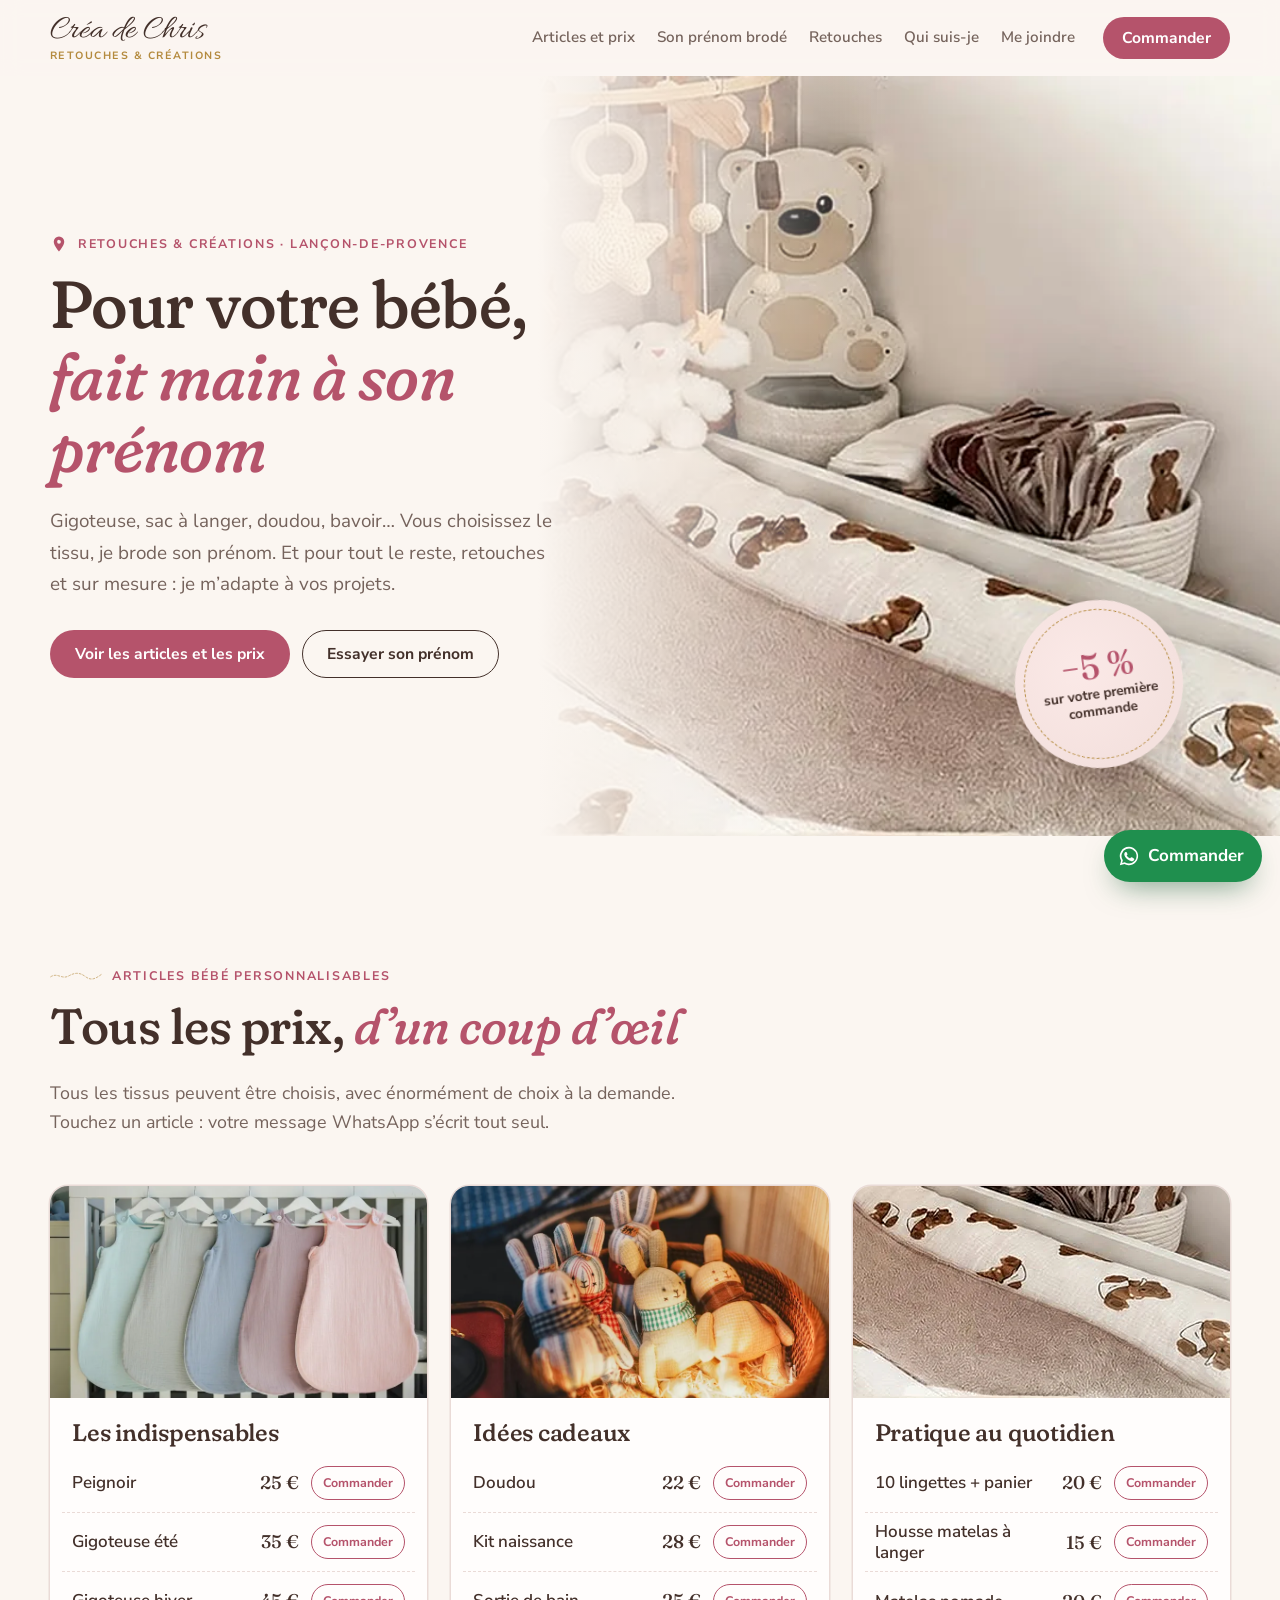
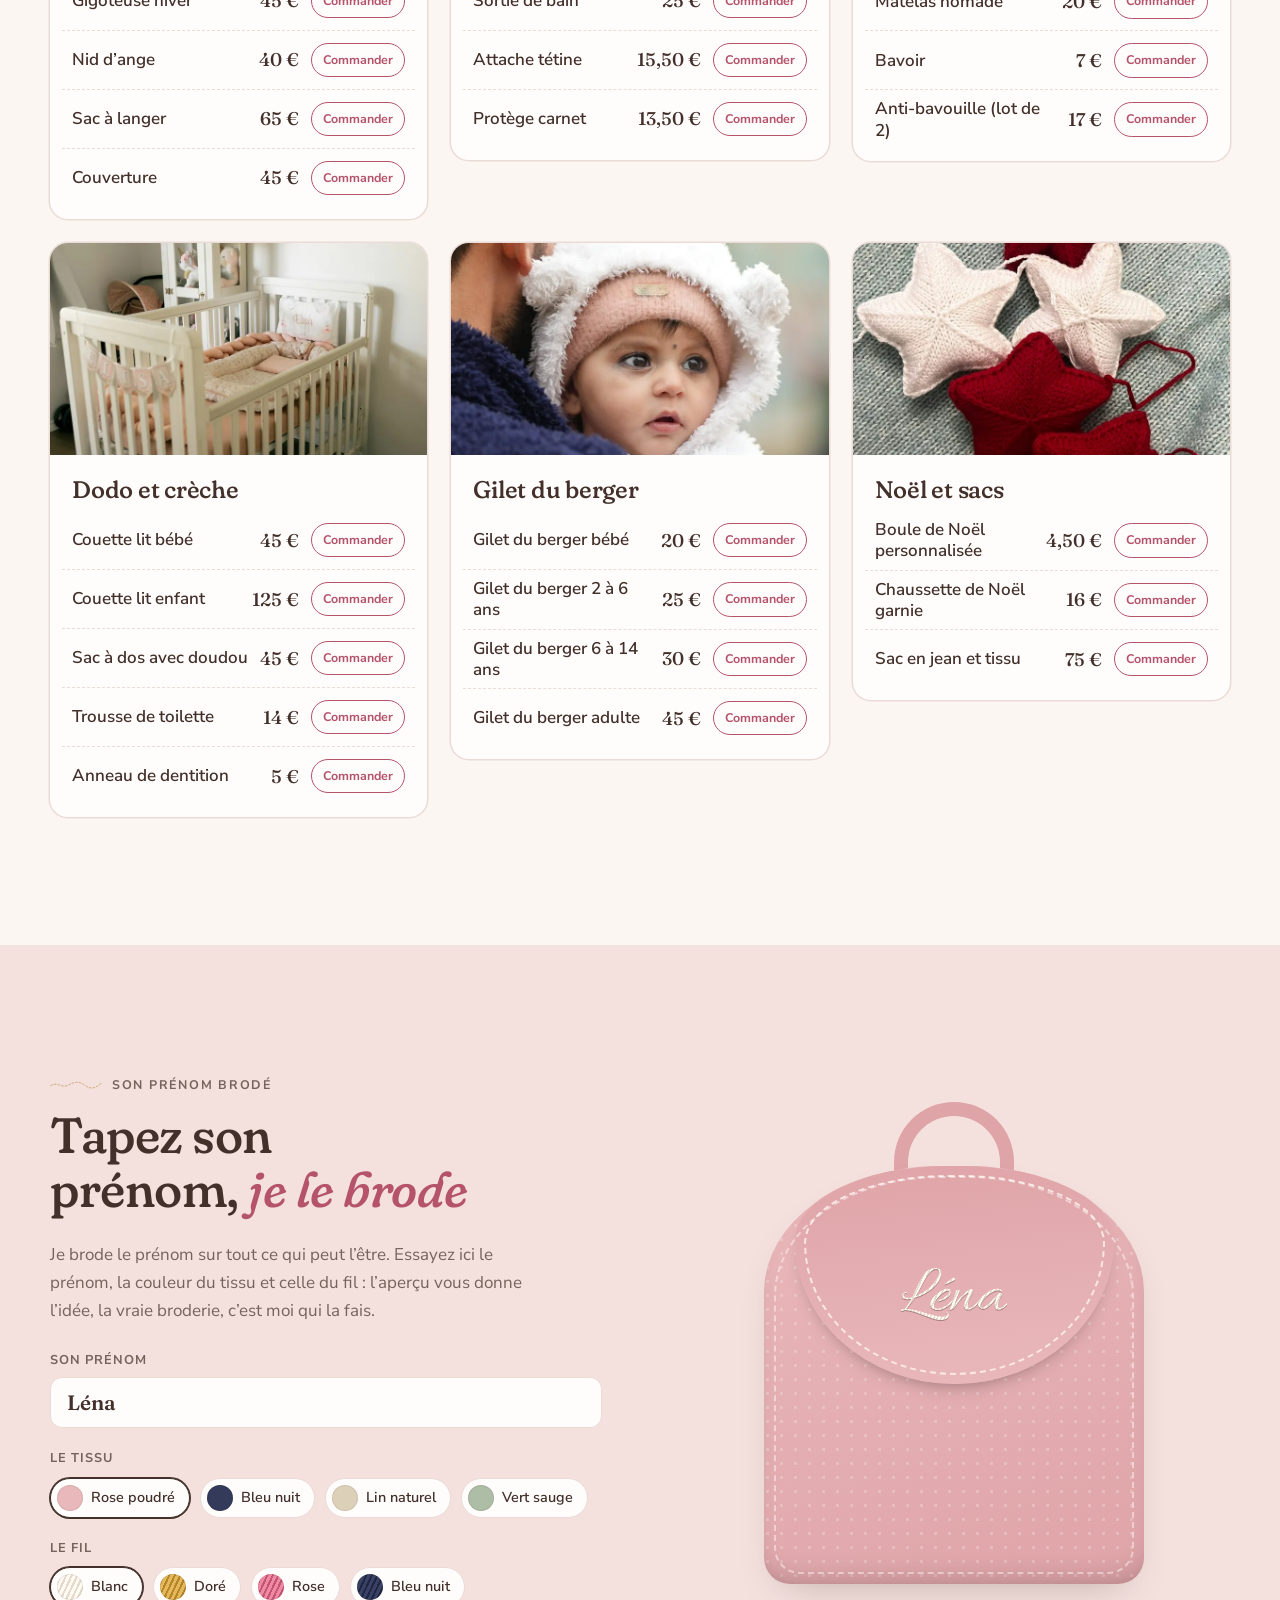
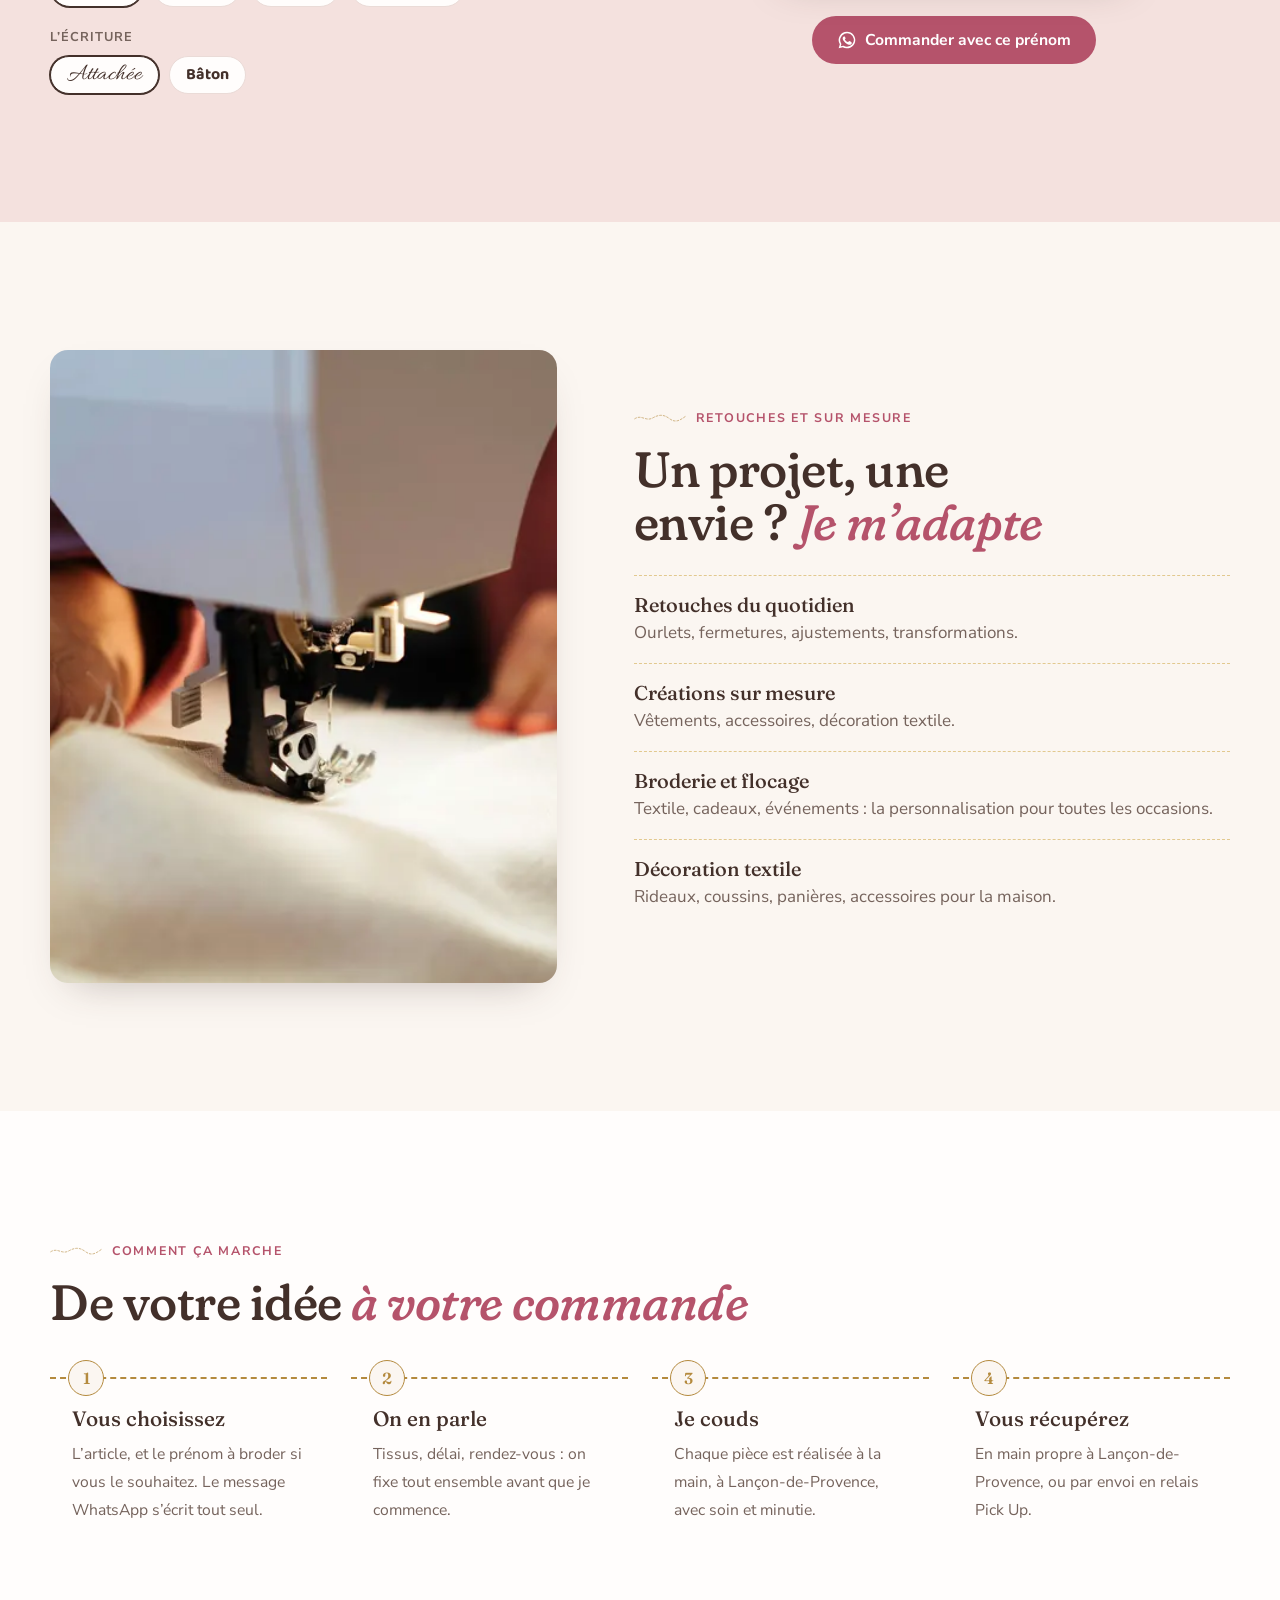
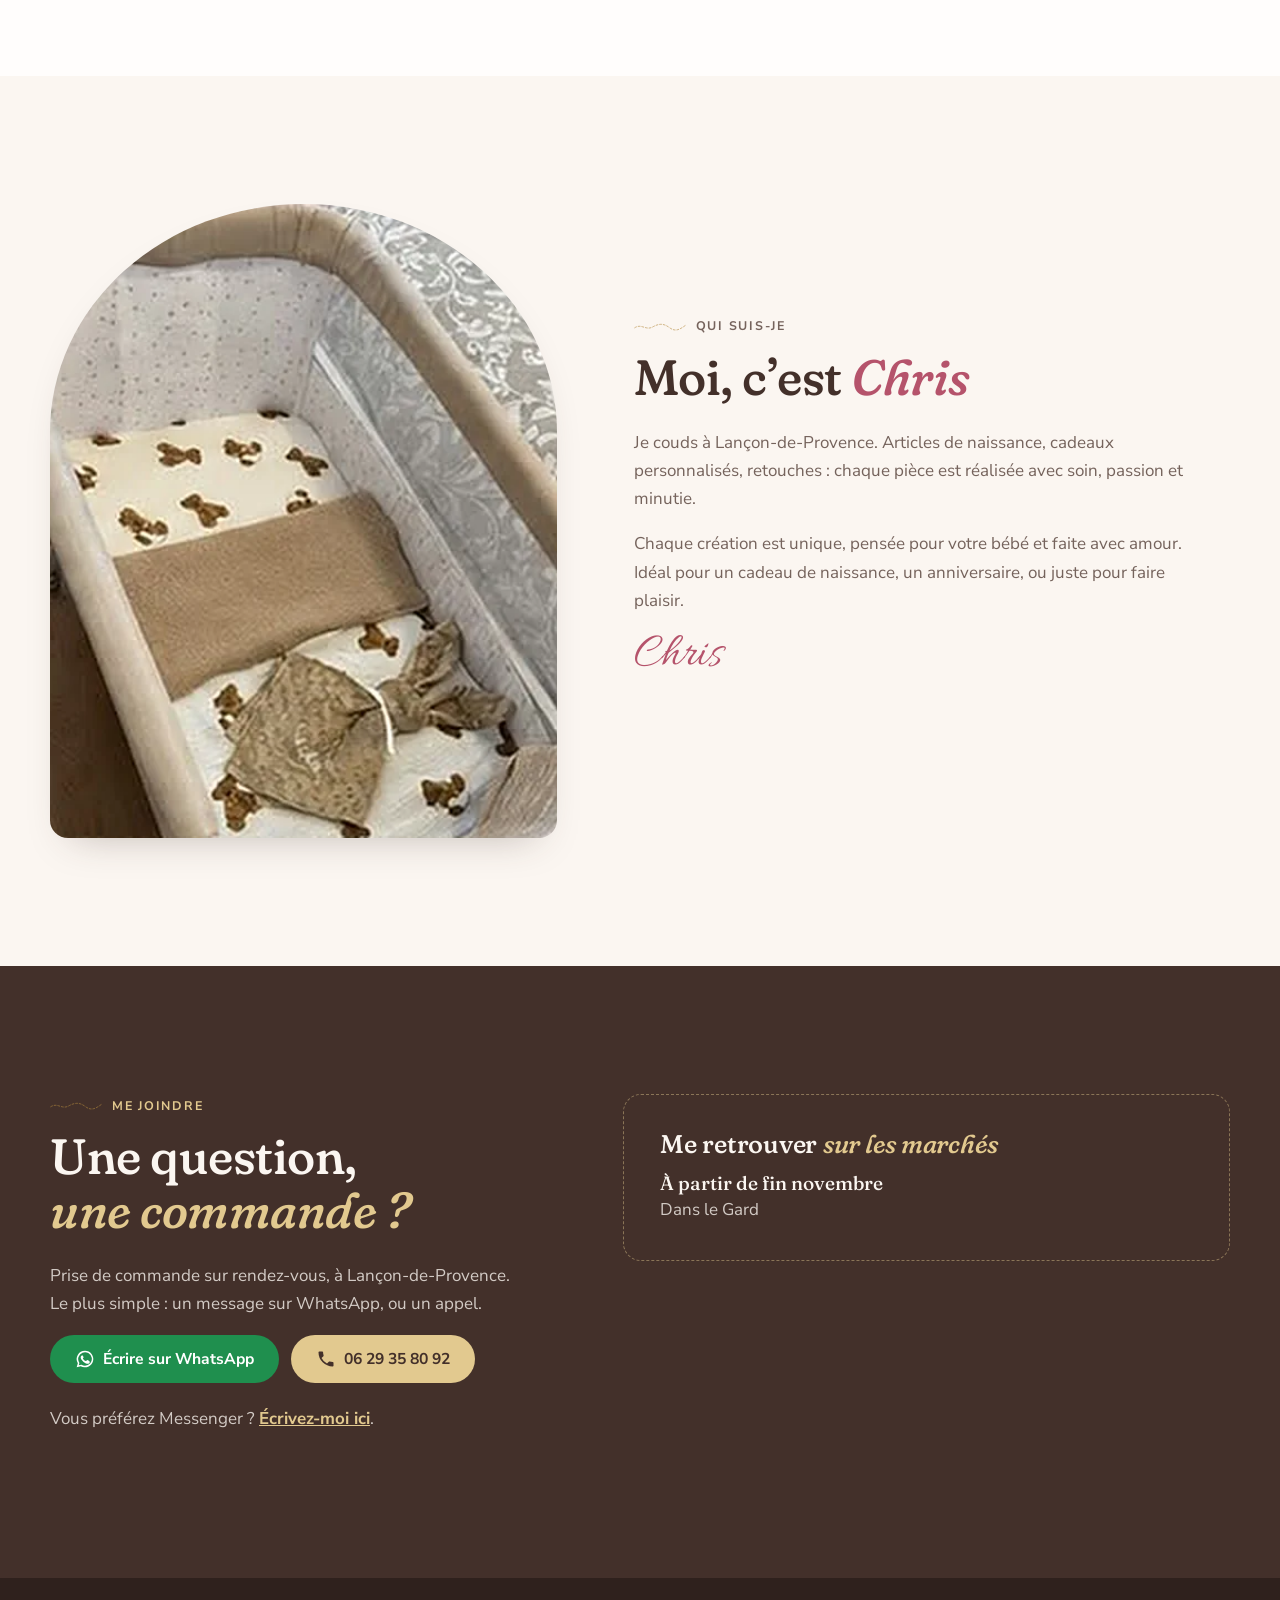
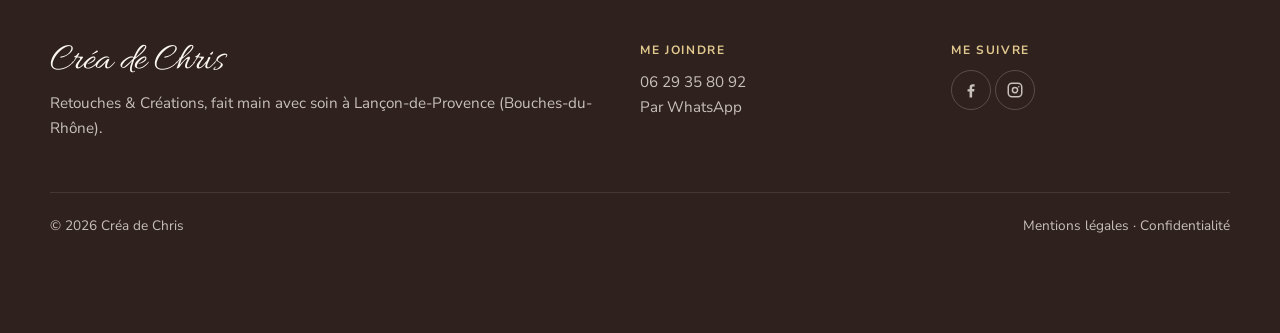
==== index.html @ a332122b "Chaussette de Noël garnie à 16 €, récupération en main propre ou relais Pick Up Co-Authored-By: Clau" ====
<!doctype html>
<html lang="fr">
<head>
<meta charset="utf-8">
<meta name="viewport" content="width=device-width,initial-scale=1">
<script>document.documentElement.classList.add('js')</script>
<title>Créa de Chris — Articles bébé personnalisés et retouches, Lançon-de-Provence</title>
<meta name="description" content="Gigoteuses, sacs à langer, doudous, bavoirs brodés au prénom : des articles bébé faits main à Lançon-de-Provence, près de Salon, avec tous les prix. Retouches et sur mesure.">
<meta name="robots" content="noindex,nofollow">
<link rel="canonical" href="https://shigyn.github.io/creadechris/">
<meta property="og:type" content="website">
<meta property="og:locale" content="fr_FR">
<meta property="og:site_name" content="Créa de Chris">
<meta property="og:title" content="Créa de Chris — Articles bébé personnalisés et retouches, Lançon-de-Provence">
<meta property="og:description" content="Gigoteuses, sacs à langer, doudous, bavoirs brodés au prénom : des articles bébé faits main à Lançon-de-Provence, près de Salon, avec tous les prix. Retouches et sur mesure.">
<meta property="og:image" content="https://shigyn.github.io/creadechris/photos/partage.jpg">
<meta name="theme-color" content="#fbf6f4">
<link rel="icon" href="data:image/svg+xml,%3Csvg xmlns='http://www.w3.org/2000/svg' viewBox='0 0 32 32'%3E%3Ccircle cx='16' cy='16' r='15' fill='%23f3d9d7' stroke='%23b48a3e' stroke-width='1.5' stroke-dasharray='3 2'/%3E%3Ctext x='16' y='22' font-size='16' text-anchor='middle' fill='%232e2b3f' font-family='Georgia' font-style='italic'%3EC%3C/text%3E%3C/svg%3E">
<link rel="preconnect" href="https://fonts.googleapis.com">
<link rel="preconnect" href="https://fonts.gstatic.com" crossorigin>
<link href="https://fonts.googleapis.com/css2?family=Fraunces:ital,opsz,wght,SOFT@0,9..144,400..600,100;1,9..144,400..600,100&family=Nunito+Sans:opsz,wght@6..12,400;6..12,600;6..12,700&family=Allura&family=Baloo+2:wght@600;700&display=swap" rel="stylesheet">
<link rel="stylesheet" href="assets/style.css?v=7">
<script type="application/ld+json">{"@context":"https://schema.org","@graph":[{"@type":"LocalBusiness","@id":"https://shigyn.github.io/creadechris/#entreprise","name":"Créa de Chris","alternateName":"Les Créas de Chris","description":"Articles bébé personnalisés et faits main à Lançon-de-Provence : gigoteuses, sacs à langer, doudous, bavoirs brodés au prénom. Retouches, créations sur mesure, broderie et flocage.","telephone":"+33629358092","slogan":"Fait main avec soin","url":"https://shigyn.github.io/creadechris/","image":"https://shigyn.github.io/creadechris/photos/partage.jpg","founder":{"@type":"Person","name":"Christelle Poupardin"},"address":{"@type":"PostalAddress","addressLocality":"Lançon-de-Provence","postalCode":"13680","addressRegion":"Provence-Alpes-Côte d’Azur","addressCountry":"FR"},"areaServed":[{"@type":"Place","name":"Lançon-de-Provence"},{"@type":"Place","name":"Salon-de-Provence"},{"@type":"Place","name":"Pélissanne"},{"@type":"Place","name":"La Fare-les-Oliviers"},{"@type":"Place","name":"Rognac"},{"@type":"Place","name":"Berre-l’Étang"},{"@type":"Place","name":"Bouches-du-Rhône"}],"sameAs":["https://www.facebook.com/christelle.poupardin.5","https://www.instagram.com/creadechris/"],"makesOffer":[{"@type":"Offer","price":25,"priceCurrency":"EUR","itemOffered":{"@type":"Product","name":"Peignoir"}},{"@type":"Offer","price":35,"priceCurrency":"EUR","itemOffered":{"@type":"Product","name":"Gigoteuse été"}},{"@type":"Offer","price":45,"priceCurrency":"EUR","itemOffered":{"@type":"Product","name":"Gigoteuse hiver"}},{"@type":"Offer","price":40,"priceCurrency":"EUR","itemOffered":{"@type":"Product","name":"Nid d’ange"}},{"@type":"Offer","price":65,"priceCurrency":"EUR","itemOffered":{"@type":"Product","name":"Sac à langer"}},{"@type":"Offer","price":45,"priceCurrency":"EUR","itemOffered":{"@type":"Product","name":"Couverture"}},{"@type":"Offer","price":22,"priceCurrency":"EUR","itemOffered":{"@type":"Product","name":"Doudou"}},{"@type":"Offer","price":28,"priceCurrency":"EUR","itemOffered":{"@type":"Product","name":"Kit naissance"}},{"@type":"Offer","price":25,"priceCurrency":"EUR","itemOffered":{"@type":"Product","name":"Sortie de bain"}},{"@type":"Offer","price":15.5,"priceCurrency":"EUR","itemOffered":{"@type":"Product","name":"Attache tétine"}},{"@type":"Offer","price":13.5,"priceCurrency":"EUR","itemOffered":{"@type":"Product","name":"Protège carnet"}},{"@type":"Offer","price":20,"priceCurrency":"EUR","itemOffered":{"@type":"Product","name":"10 lingettes + panier"}},{"@type":"Offer","price":15,"priceCurrency":"EUR","itemOffered":{"@type":"Product","name":"Housse matelas à langer"}},{"@type":"Offer","price":20,"priceCurrency":"EUR","itemOffered":{"@type":"Product","name":"Matelas nomade"}},{"@type":"Offer","price":7,"priceCurrency":"EUR","itemOffered":{"@type":"Product","name":"Bavoir"}},{"@type":"Offer","price":17,"priceCurrency":"EUR","itemOffered":{"@type":"Product","name":"Anti-bavouille (lot de 2)"}},{"@type":"Offer","price":45,"priceCurrency":"EUR","itemOffered":{"@type":"Product","name":"Couette lit bébé"}},{"@type":"Offer","price":125,"priceCurrency":"EUR","itemOffered":{"@type":"Product","name":"Couette lit enfant"}},{"@type":"Offer","price":45,"priceCurrency":"EUR","itemOffered":{"@type":"Product","name":"Sac à dos avec doudou"}},{"@type":"Offer","price":14,"priceCurrency":"EUR","itemOffered":{"@type":"Product","name":"Trousse de toilette"}},{"@type":"Offer","price":5,"priceCurrency":"EUR","itemOffered":{"@type":"Product","name":"Anneau de dentition"}},{"@type":"Offer","price":20,"priceCurrency":"EUR","itemOffered":{"@type":"Product","name":"Gilet du berger bébé"}},{"@type":"Offer","price":25,"priceCurrency":"EUR","itemOffered":{"@type":"Product","name":"Gilet du berger 2 à 6 ans"}},{"@type":"Offer","price":30,"priceCurrency":"EUR","itemOffered":{"@type":"Product","name":"Gilet du berger 6 à 14 ans"}},{"@type":"Offer","price":45,"priceCurrency":"EUR","itemOffered":{"@type":"Product","name":"Gilet du berger adulte"}},{"@type":"Offer","price":4.5,"priceCurrency":"EUR","itemOffered":{"@type":"Product","name":"Boule de Noël personnalisée"}},{"@type":"Offer","price":16,"priceCurrency":"EUR","itemOffered":{"@type":"Product","name":"Chaussette de Noël garnie"}},{"@type":"Offer","price":75,"priceCurrency":"EUR","itemOffered":{"@type":"Product","name":"Sac en jean et tissu"}}]},{"@type":"WebSite","url":"https://shigyn.github.io/creadechris/","name":"Créa de Chris","inLanguage":"fr-FR"}]}</script>
</head>
<body class="accueil">
<a class="evitement" href="#contenu">Aller au contenu</a>

<header class="entete" data-entete>
  <div class="entete-in">
    <a class="marque" href="./" aria-label="Créa de Chris, accueil">
      <span class="marque-nom">Créa de Chris</span>
      <span class="marque-devise">Retouches &amp; Créations</span>
    </a>
    <nav class="nav" aria-label="Navigation principale">
      <a href="#articles">Articles et prix</a>
      <a href="#prenom">Son prénom brodé</a>
      <a href="#retouches">Retouches</a>
      <a href="#chris">Qui suis-je</a>
      <a href="#contact">Me joindre</a>
    </nav>
    <a class="bouton bouton-plein entete-cta" href="#contact" data-commander="">Commander</a>
    <button class="burger" type="button" aria-expanded="false" aria-controls="menu-mobile" aria-label="Ouvrir le menu"><span></span><span></span></button>
  </div>
  <div class="menu-mobile" id="menu-mobile" hidden>
    <a href="#articles">Articles et prix</a>
    <a href="#prenom">Son prénom brodé</a>
    <a href="#retouches">Retouches</a>
    <a href="#chris">Qui suis-je</a>
    <a href="#contact">Me joindre</a>
    <a class="bouton bouton-plein" href="#contact" data-commander="">Commander</a>
  </div>
</header>

<main id="contenu">

<section class="hero">
  <div class="hero-photo"><img src="photos/table-a-langer-800.webp" srcset="photos/table-a-langer-800.webp 800w, photos/table-a-langer-1600.webp 1068w" sizes="(min-width: 900px) 58vw, 100vw" alt="Table à langer habillée d’un matelas et d’une housse à motifs d’oursons, panier de lingettes assorties" width="1068" height="850" fetchpriority="high" decoding="async"></div>
  <div class="cadre hero-in">
    <div class="hero-texte">
      <p class="surtitre hero-anim"><svg viewBox="0 0 24 24" aria-hidden="true"><path d="M12 2a7 7 0 0 0-7 7c0 5.2 7 13 7 13s7-7.8 7-13a7 7 0 0 0-7-7zm0 9.5A2.5 2.5 0 1 1 12 6.5a2.5 2.5 0 0 1 0 5z"/></svg> Retouches &amp; Créations · Lançon-de-Provence</p>
      <h1 class="hero-anim">Pour votre bébé,<br><em>fait main à son prénom</em></h1>
      <p class="hero-chapo hero-anim">Gigoteuse, sac à langer, doudou, bavoir… Vous choisissez le tissu, je brode son prénom. Et pour tout le reste, retouches et sur mesure : je m’adapte à vos projets.</p>
      <div class="actions hero-anim">
        <a class="bouton bouton-plein" href="#articles">Voir les articles et les prix</a>
        <a class="bouton bouton-ligne" href="#prenom">Essayer son prénom</a>
      </div>
    </div>
    <p class="etiquette hero-anim"><span><b>−5 %</b> sur votre première commande</span></p>
  </div>
</section>

<section class="section" id="articles">
  <div class="cadre">
    <div class="tete-section reveler">
      <p class="surtitre"><svg class="fil" viewBox="0 0 140 24" aria-hidden="true"><path d="M2 14c18-12 30 8 48-2s30-10 46 2 28 4 42-6" fill="none" stroke="currentColor" stroke-width="1.6" stroke-linecap="round" stroke-dasharray="5 5"/></svg> Articles bébé personnalisables</p>
      <h2>Tous les prix, <em>d’un coup d’œil</em></h2>
      <p class="chapo">Tous les tissus peuvent être choisis, avec énormément de choix à la demande. Touchez un article : votre message WhatsApp s’écrit tout seul.</p>
    </div>
    <div class="carte">
      <div class="carte-groupe reveler">
        <figure><img src="photos/gigoteuses-suspendues-800.webp" srcset="photos/gigoteuses-suspendues-800.webp 800w, photos/gigoteuses-suspendues-1600.webp 1600w" sizes="(min-width: 1100px) 30vw, (min-width: 720px) 45vw, 90vw" alt="Gigoteuses de couleurs douces suspendues à un lit de bébé" width="1600" height="1067" loading="lazy" decoding="async"></figure>
        <h3>Les indispensables</h3>
        <ul>
          <li><a class="article" href="#contact" data-commander="peignoir"><span class="article-nom">Peignoir</span><span class="article-prix">25 €</span><span class="article-cmd">Commander</span></a></li>
          <li><a class="article" href="#contact" data-commander="gigoteuse-ete"><span class="article-nom">Gigoteuse été</span><span class="article-prix">35 €</span><span class="article-cmd">Commander</span></a></li>
          <li><a class="article" href="#contact" data-commander="gigoteuse-hiver"><span class="article-nom">Gigoteuse hiver</span><span class="article-prix">45 €</span><span class="article-cmd">Commander</span></a></li>
          <li><a class="article" href="#contact" data-commander="nid-d-ange"><span class="article-nom">Nid d’ange</span><span class="article-prix">40 €</span><span class="article-cmd">Commander</span></a></li>
          <li><a class="article" href="#contact" data-commander="sac-a-langer"><span class="article-nom">Sac à langer</span><span class="article-prix">65 €</span><span class="article-cmd">Commander</span></a></li>
          <li><a class="article" href="#contact" data-commander="couverture"><span class="article-nom">Couverture</span><span class="article-prix">45 €</span><span class="article-cmd">Commander</span></a></li>
        </ul>
      </div>
      <div class="carte-groupe reveler">
        <figure><img src="photos/doudous-lapins-panier-800.webp" srcset="photos/doudous-lapins-panier-800.webp 800w, photos/doudous-lapins-panier-1600.webp 1600w" sizes="(min-width: 1100px) 30vw, (min-width: 720px) 45vw, 90vw" alt="Doudous lapins en tissu dans un panier" width="1600" height="2395" loading="lazy" decoding="async"></figure>
        <h3>Idées cadeaux</h3>
        <ul>
          <li><a class="article" href="#contact" data-commander="doudou"><span class="article-nom">Doudou</span><span class="article-prix">22 €</span><span class="article-cmd">Commander</span></a></li>
          <li><a class="article" href="#contact" data-commander="kit-naissance"><span class="article-nom">Kit naissance</span><span class="article-prix">28 €</span><span class="article-cmd">Commander</span></a></li>
          <li><a class="article" href="#contact" data-commander="sortie-de-bain"><span class="article-nom">Sortie de bain</span><span class="article-prix">25 €</span><span class="article-cmd">Commander</span></a></li>
          <li><a class="article" href="#contact" data-commander="attache-tetine"><span class="article-nom">Attache tétine</span><span class="article-prix">15,50 €</span><span class="article-cmd">Commander</span></a></li>
          <li><a class="article" href="#contact" data-commander="protege-carnet"><span class="article-nom">Protège carnet</span><span class="article-prix">13,50 €</span><span class="article-cmd">Commander</span></a></li>
        </ul>
      </div>
      <div class="carte-groupe reveler">
        <figure><img src="photos/housse-matelas-800.webp" alt="Matelas à langer et sa housse à motifs d’oursons" width="712" height="400" loading="lazy" decoding="async"></figure>
        <h3>Pratique au quotidien</h3>
        <ul>
          <li><a class="article" href="#contact" data-commander="lingettes"><span class="article-nom">10 lingettes + panier</span><span class="article-prix">20 €</span><span class="article-cmd">Commander</span></a></li>
          <li><a class="article" href="#contact" data-commander="housse-matelas"><span class="article-nom">Housse matelas à langer</span><span class="article-prix">15 €</span><span class="article-cmd">Commander</span></a></li>
          <li><a class="article" href="#contact" data-commander="matelas-nomade"><span class="article-nom">Matelas nomade</span><span class="article-prix">20 €</span><span class="article-cmd">Commander</span></a></li>
          <li><a class="article" href="#contact" data-commander="bavoir"><span class="article-nom">Bavoir</span><span class="article-prix">7 €</span><span class="article-cmd">Commander</span></a></li>
          <li><a class="article" href="#contact" data-commander="anti-bavouille"><span class="article-nom">Anti-bavouille (lot de 2)</span><span class="article-prix">17 €</span><span class="article-cmd">Commander</span></a></li>
        </ul>
      </div>
      <div class="carte-groupe reveler">
        <figure><img src="photos/lit-bebe-800.webp" srcset="photos/lit-bebe-800.webp 800w, photos/lit-bebe-1600.webp 1600w" sizes="(min-width: 1100px) 30vw, (min-width: 720px) 45vw, 90vw" alt="Lit de bébé blanc dans une chambre" width="1600" height="2400" loading="lazy" decoding="async"></figure>
        <h3>Dodo et crèche</h3>
        <ul>
          <li><a class="article" href="#contact" data-commander="couette-bebe"><span class="article-nom">Couette lit bébé</span><span class="article-prix">45 €</span><span class="article-cmd">Commander</span></a></li>
          <li><a class="article" href="#contact" data-commander="couette-enfant"><span class="article-nom">Couette lit enfant</span><span class="article-prix">125 €</span><span class="article-cmd">Commander</span></a></li>
          <li><a class="article" href="#contact" data-commander="set-creche"><span class="article-nom">Sac à dos avec doudou</span><span class="article-prix">45 €</span><span class="article-cmd">Commander</span></a></li>
          <li><a class="article" href="#contact" data-commander="trousse"><span class="article-nom">Trousse de toilette</span><span class="article-prix">14 €</span><span class="article-cmd">Commander</span></a></li>
          <li><a class="article" href="#contact" data-commander="anneau"><span class="article-nom">Anneau de dentition</span><span class="article-prix">5 €</span><span class="article-cmd">Commander</span></a></li>
        </ul>
      </div>
      <div class="carte-groupe reveler">
        <figure><img src="photos/bebe-gilet-800.webp" srcset="photos/bebe-gilet-800.webp 800w, photos/bebe-gilet-1600.webp 1600w" sizes="(min-width: 1100px) 30vw, (min-width: 720px) 45vw, 90vw" alt="Bébé emmitouflé dans un vêtement doux" width="1600" height="2844" loading="lazy" decoding="async"></figure>
        <h3>Gilet du berger</h3>
        <ul>
          <li><a class="article" href="#contact" data-commander="gilet-bebe"><span class="article-nom">Gilet du berger bébé</span><span class="article-prix">20 €</span><span class="article-cmd">Commander</span></a></li>
          <li><a class="article" href="#contact" data-commander="gilet-2-6"><span class="article-nom">Gilet du berger 2 à 6 ans</span><span class="article-prix">25 €</span><span class="article-cmd">Commander</span></a></li>
          <li><a class="article" href="#contact" data-commander="gilet-6-14"><span class="article-nom">Gilet du berger 6 à 14 ans</span><span class="article-prix">30 €</span><span class="article-cmd">Commander</span></a></li>
          <li><a class="article" href="#contact" data-commander="gilet-adulte"><span class="article-nom">Gilet du berger adulte</span><span class="article-prix">45 €</span><span class="article-cmd">Commander</span></a></li>
        </ul>
      </div>
      <div class="carte-groupe reveler">
        <figure><img src="photos/etoiles-tissu-800.webp" srcset="photos/etoiles-tissu-800.webp 800w, photos/etoiles-tissu-1600.webp 1600w" sizes="(min-width: 1100px) 30vw, (min-width: 720px) 45vw, 90vw" alt="Étoiles de Noël en tissu rouge et blanc" width="1600" height="2844" loading="lazy" decoding="async"></figure>
        <h3>Noël et sacs</h3>
        <ul>
          <li><a class="article" href="#contact" data-commander="boule-noel"><span class="article-nom">Boule de Noël personnalisée</span><span class="article-prix">4,50 €</span><span class="article-cmd">Commander</span></a></li>
          <li><a class="article" href="#contact" data-commander="chaussettes-noel"><span class="article-nom">Chaussette de Noël garnie</span><span class="article-prix">16 €</span><span class="article-cmd">Commander</span></a></li>
          <li><a class="article" href="#contact" data-commander="sac-femme"><span class="article-nom">Sac en jean et tissu</span><span class="article-prix">75 €</span><span class="article-cmd">Commander</span></a></li>
        </ul>
      </div>
    </div>
  </div>
</section>

<section class="section section-poudre" id="prenom">
  <div class="cadre atelier">
    <div class="atelier-texte reveler">
      <p class="surtitre"><svg class="fil" viewBox="0 0 140 24" aria-hidden="true"><path d="M2 14c18-12 30 8 48-2s30-10 46 2 28 4 42-6" fill="none" stroke="currentColor" stroke-width="1.6" stroke-linecap="round" stroke-dasharray="5 5"/></svg> Son prénom brodé</p>
      <h2>Tapez son prénom, <em>je le brode</em></h2>
      <p>Je brode le prénom sur tout ce qui peut l’être. Essayez ici le prénom, la couleur du tissu et celle du fil : l’aperçu vous donne l’idée, la vraie broderie, c’est moi qui la fais.</p>
    </div>
    <div class="atelier-rendu reveler" aria-live="polite">
      <div class="sac" data-sac data-tissu="rose" data-fil="blanc" data-ecriture="attachee">
        <span class="sac-anse" aria-hidden="true"></span>
        <div class="sac-corps">
          <div class="sac-rabat"><span class="broderie" data-broderie>Léna</span></div>
        </div>
      </div>
      <a class="bouton bouton-plein" href="#contact" data-commander="" data-depuis-atelier><svg viewBox="0 0 24 24" aria-hidden="true"><path d="M12 2a10 10 0 0 0-8.6 15.1L2 22l5-1.3A10 10 0 1 0 12 2zm0 18.2a8.2 8.2 0 0 1-4.2-1.2l-.3-.2-3 .8.8-2.9-.2-.3A8.2 8.2 0 1 1 12 20.2zm4.5-6.1c-.2-.1-1.5-.7-1.7-.8s-.4-.1-.6.1-.6.8-.8 1-.3.2-.5.1a6.7 6.7 0 0 1-3.3-2.9c-.3-.4.2-.4.7-1.3.1-.2 0-.3 0-.4l-.8-1.8c-.2-.5-.4-.4-.6-.4h-.5a1 1 0 0 0-.7.3 3 3 0 0 0-.9 2.2 5.2 5.2 0 0 0 1.1 2.8 11.8 11.8 0 0 0 4.6 4c1.7.7 2.4.8 3.2.7a2.8 2.8 0 0 0 1.8-1.3 2.3 2.3 0 0 0 .2-1.3c-.1-.1-.3-.2-.5-.3z"/></svg> Commander avec ce prénom</a>
    </div>
      <form class="atelier-reglages reveler" data-atelier onsubmit="return false">
        <label class="champ"><span>Son prénom</span><input type="text" name="prenom" maxlength="12" value="Léna" autocomplete="off" spellcheck="false" data-atelier-prenom></label>
        <fieldset class="pastilles"><legend>Le tissu</legend>
          <label class="pastille tissu-rose"><input type="radio" name="tissu" value="rose" checked><span class="visuel"></span><span class="nom">Rose poudré</span></label><label class="pastille tissu-nuit"><input type="radio" name="tissu" value="nuit"><span class="visuel"></span><span class="nom">Bleu nuit</span></label><label class="pastille tissu-lin"><input type="radio" name="tissu" value="lin"><span class="visuel"></span><span class="nom">Lin naturel</span></label><label class="pastille tissu-sauge"><input type="radio" name="tissu" value="sauge"><span class="visuel"></span><span class="nom">Vert sauge</span></label>
        </fieldset>
        <fieldset class="pastilles"><legend>Le fil</legend>
          <label class="pastille fil-blanc"><input type="radio" name="fil" value="blanc" checked><span class="visuel"></span><span class="nom">Blanc</span></label><label class="pastille fil-or"><input type="radio" name="fil" value="or"><span class="visuel"></span><span class="nom">Doré</span></label><label class="pastille fil-rose"><input type="radio" name="fil" value="rose"><span class="visuel"></span><span class="nom">Rose</span></label><label class="pastille fil-nuit"><input type="radio" name="fil" value="nuit"><span class="visuel"></span><span class="nom">Bleu nuit</span></label>
        </fieldset>
        <fieldset class="pastilles pastilles-texte"><legend>L’écriture</legend>
          <label class="pastille"><input type="radio" name="ecriture" value="attachee" checked><span class="nom ecriture-attachee">Attachée</span></label>
          <label class="pastille"><input type="radio" name="ecriture" value="baton"><span class="nom ecriture-baton">Bâton</span></label>
        </fieldset>
      </form>
  </div>
</section>

<section class="section" id="retouches">
  <div class="cadre services">
    <figure class="services-photo reveler"><img src="photos/couture-machine-mains-800.webp" srcset="photos/couture-machine-mains-800.webp 800w, photos/couture-machine-mains-1600.webp 1600w" sizes="(min-width: 900px) 42vw, 90vw" alt="Mains qui guident un tissu sous le pied de la machine à coudre" width="1600" height="1067" loading="lazy" decoding="async"></figure>
    <div class="reveler">
      <p class="surtitre"><svg class="fil" viewBox="0 0 140 24" aria-hidden="true"><path d="M2 14c18-12 30 8 48-2s30-10 46 2 28 4 42-6" fill="none" stroke="currentColor" stroke-width="1.6" stroke-linecap="round" stroke-dasharray="5 5"/></svg> Retouches et sur mesure</p>
      <h2>Un projet, une envie ? <em>Je m’adapte</em></h2>
      <div class="services-liste">
        <a class="service" href="#contact" data-commander="retouche"><b>Retouches du quotidien</b><span>Ourlets, fermetures, ajustements, transformations.</span></a>
        <a class="service" href="#contact" data-commander="sur-mesure"><b>Créations sur mesure</b><span>Vêtements, accessoires, décoration textile.</span></a>
        <a class="service" href="#contact" data-commander="flocage"><b>Broderie et flocage</b><span>Textile, cadeaux, événements : la personnalisation pour toutes les occasions.</span></a>
        <a class="service" href="#contact" data-commander="deco"><b>Décoration textile</b><span>Rideaux, coussins, panières, accessoires pour la maison.</span></a>
      </div>
    </div>
  </div>
</section>

<section class="section section-papier" id="comment">
  <div class="cadre">
    <div class="tete-section reveler">
      <p class="surtitre"><svg class="fil" viewBox="0 0 140 24" aria-hidden="true"><path d="M2 14c18-12 30 8 48-2s30-10 46 2 28 4 42-6" fill="none" stroke="currentColor" stroke-width="1.6" stroke-linecap="round" stroke-dasharray="5 5"/></svg> Comment ça marche</p>
      <h2>De votre idée <em>à votre commande</em></h2>
    </div>
    <ol class="etapes">
      <li class="reveler"><b>Vous choisissez</b><span>L’article, et le prénom à broder si vous le souhaitez. Le message WhatsApp s’écrit tout seul.</span></li>
      <li class="reveler"><b>On en parle</b><span>Tissus, délai, rendez-vous : on fixe tout ensemble avant que je commence.</span></li>
      <li class="reveler"><b>Je couds</b><span>Chaque pièce est réalisée à la main, à Lançon-de-Provence, avec soin et minutie.</span></li>
      <li class="reveler"><b>Vous récupérez</b><span>En main propre à Lançon-de-Provence, ou par envoi en relais Pick Up.</span></li>
    </ol>
  </div>
</section>

<section class="section" id="chris">
  <div class="cadre chris">
    <figure class="chris-photo reveler"><img src="photos/berceau-800.webp" alt="Berceau habillé d’un drap à motifs d’oursons, avec sa couverture et son doudou assortis" width="572" height="570" loading="lazy" decoding="async"></figure>
    <div class="chris-texte reveler">
      <p class="surtitre"><svg class="fil" viewBox="0 0 140 24" aria-hidden="true"><path d="M2 14c18-12 30 8 48-2s30-10 46 2 28 4 42-6" fill="none" stroke="currentColor" stroke-width="1.6" stroke-linecap="round" stroke-dasharray="5 5"/></svg> Qui suis-je</p>
      <h2>Moi, c’est <em>Chris</em></h2>
      <p>Je couds à Lançon-de-Provence. Articles de naissance, cadeaux personnalisés, retouches : chaque pièce est réalisée avec soin, passion et minutie.</p>
      <p>Chaque création est unique, pensée pour votre bébé et faite avec amour. Idéal pour un cadeau de naissance, un anniversaire, ou juste pour faire plaisir.</p>
      <p class="signature">Chris</p>
    </div>
  </div>
</section>

<section class="section section-nuit" id="contact">
  <div class="cadre commande">
    <div class="commande-texte reveler">
      <p class="surtitre"><svg class="fil" viewBox="0 0 140 24" aria-hidden="true"><path d="M2 14c18-12 30 8 48-2s30-10 46 2 28 4 42-6" fill="none" stroke="currentColor" stroke-width="1.6" stroke-linecap="round" stroke-dasharray="5 5"/></svg> Me joindre</p>
      <h2>Une question, <em>une commande ?</em></h2>
      <p>Prise de commande sur rendez-vous, à Lançon-de-Provence. Le plus simple : un message sur WhatsApp, ou un appel.</p>
      <div class="actions">
        <a class="bouton bouton-wa" href="https://wa.me/33629358092" target="_blank" rel="noopener"><svg viewBox="0 0 24 24" aria-hidden="true"><path d="M12 2a10 10 0 0 0-8.6 15.1L2 22l5-1.3A10 10 0 1 0 12 2zm0 18.2a8.2 8.2 0 0 1-4.2-1.2l-.3-.2-3 .8.8-2.9-.2-.3A8.2 8.2 0 1 1 12 20.2zm4.5-6.1c-.2-.1-1.5-.7-1.7-.8s-.4-.1-.6.1-.6.8-.8 1-.3.2-.5.1a6.7 6.7 0 0 1-3.3-2.9c-.3-.4.2-.4.7-1.3.1-.2 0-.3 0-.4l-.8-1.8c-.2-.5-.4-.4-.6-.4h-.5a1 1 0 0 0-.7.3 3 3 0 0 0-.9 2.2 5.2 5.2 0 0 0 1.1 2.8 11.8 11.8 0 0 0 4.6 4c1.7.7 2.4.8 3.2.7a2.8 2.8 0 0 0 1.8-1.3 2.3 2.3 0 0 0 .2-1.3c-.1-.1-.3-.2-.5-.3z"/></svg> Écrire sur WhatsApp</a>
        <a class="bouton bouton-or" href="tel:+33629358092"><svg viewBox="0 0 24 24" aria-hidden="true"><path d="M6.6 10.8a15 15 0 0 0 6.6 6.6l2.2-2.2c.3-.3.7-.4 1-.2 1.1.4 2.3.6 3.6.6.6 0 1 .4 1 1V20c0 .6-.4 1-1 1A17 17 0 0 1 3 4c0-.6.4-1 1-1h3.5c.6 0 1 .4 1 1 0 1.3.2 2.5.6 3.6.1.3 0 .7-.2 1z"/></svg> 06 29 35 80 92</a>
      </div>
      <p class="commande-aide">Vous préférez Messenger ? <a href="https://m.me/christelle.poupardin.5" target="_blank" rel="noopener">Écrivez-moi ici</a>.</p>
    </div>
    <div class="marches reveler">
      <h3>Me retrouver <em>sur les marchés</em></h3>
      <ul>
        <li data-jusquau="2026-11-08"><b>Le 8 novembre</b><span>Salon-de-Provence, Fontaine Moussue</span></li>
        <li><b>À partir de fin novembre</b><span>Dans le Gard</span></li>
      </ul>
    </div>
  </div>
</section>
</main>

<footer class="pied">
  <div class="cadre pied-haut">
    <div>
      <p class="pied-nom">Créa de Chris</p>
      <p>Retouches &amp; Créations, fait main avec soin à Lançon-de-Provence (Bouches-du-Rhône).</p>
    </div>
    <div>
      <h2 class="pied-titre">Me joindre</h2>
      <p><a href="tel:+33629358092">06 29 35 80 92</a><br><a href="https://wa.me/33629358092" target="_blank" rel="noopener">Par WhatsApp</a></p>
    </div>
    <div>
      <h2 class="pied-titre">Me suivre</h2>
      <p class="pied-reseaux"><a href="https://www.facebook.com/christelle.poupardin.5" target="_blank" rel="noopener" aria-label="Facebook"><svg viewBox="0 0 24 24" aria-hidden="true"><path d="M13.5 22v-8h2.7l.4-3.2h-3.1V8.8c0-.9.3-1.6 1.6-1.6h1.7V4.4c-.3 0-1.3-.1-2.5-.1-2.5 0-4.2 1.5-4.2 4.3v2.3H7.4V14h2.7v8z"/></svg></a> <a href="https://www.instagram.com/creadechris/" target="_blank" rel="noopener" aria-label="Instagram"><svg viewBox="0 0 24 24" aria-hidden="true"><path d="M8 2h8a6 6 0 0 1 6 6v8a6 6 0 0 1-6 6H8a6 6 0 0 1-6-6V8a6 6 0 0 1 6-6zm0 2a4 4 0 0 0-4 4v8a4 4 0 0 0 4 4h8a4 4 0 0 0 4-4V8a4 4 0 0 0-4-4zm4 3.5a4.5 4.5 0 1 1 0 9 4.5 4.5 0 0 1 0-9zm0 2a2.5 2.5 0 1 0 0 5 2.5 2.5 0 0 0 0-5zm5-3a1 1 0 1 1 0 2 1 1 0 0 1 0-2z"/></svg></a></p>
    </div>
  </div>
  <div class="cadre pied-bas">
    <span>© 2026 Créa de Chris</span>
    <span><a href="mentions-legales/">Mentions légales</a> · <a href="confidentialite/">Confidentialité</a></span>
  </div>
</footer>

<a class="flottant" href="#contact" data-commander="" aria-label="Commander sur WhatsApp"><svg viewBox="0 0 24 24" aria-hidden="true"><path d="M12 2a10 10 0 0 0-8.6 15.1L2 22l5-1.3A10 10 0 1 0 12 2zm0 18.2a8.2 8.2 0 0 1-4.2-1.2l-.3-.2-3 .8.8-2.9-.2-.3A8.2 8.2 0 1 1 12 20.2zm4.5-6.1c-.2-.1-1.5-.7-1.7-.8s-.4-.1-.6.1-.6.8-.8 1-.3.2-.5.1a6.7 6.7 0 0 1-3.3-2.9c-.3-.4.2-.4.7-1.3.1-.2 0-.3 0-.4l-.8-1.8c-.2-.5-.4-.4-.6-.4h-.5a1 1 0 0 0-.7.3 3 3 0 0 0-.9 2.2 5.2 5.2 0 0 0 1.1 2.8 11.8 11.8 0 0 0 4.6 4c1.7.7 2.4.8 3.2.7a2.8 2.8 0 0 0 1.8-1.3 2.3 2.3 0 0 0 .2-1.3c-.1-.1-.3-.2-.5-.3z"/></svg><span>Commander</span></a>

<dialog class="fenetre" data-fenetre aria-labelledby="fenetre-titre">
  <form class="formulaire" data-commande data-wa="33629358092">
    <button class="fenetre-fermer" type="button" data-fermer aria-label="Fermer">×</button>
    <p class="surtitre"><svg viewBox="0 0 24 24" aria-hidden="true"><path d="M12 2a10 10 0 0 0-8.6 15.1L2 22l5-1.3A10 10 0 1 0 12 2zm0 18.2a8.2 8.2 0 0 1-4.2-1.2l-.3-.2-3 .8.8-2.9-.2-.3A8.2 8.2 0 1 1 12 20.2zm4.5-6.1c-.2-.1-1.5-.7-1.7-.8s-.4-.1-.6.1-.6.8-.8 1-.3.2-.5.1a6.7 6.7 0 0 1-3.3-2.9c-.3-.4.2-.4.7-1.3.1-.2 0-.3 0-.4l-.8-1.8c-.2-.5-.4-.4-.6-.4h-.5a1 1 0 0 0-.7.3 3 3 0 0 0-.9 2.2 5.2 5.2 0 0 0 1.1 2.8 11.8 11.8 0 0 0 4.6 4c1.7.7 2.4.8 3.2.7a2.8 2.8 0 0 0 1.8-1.3 2.3 2.3 0 0 0 .2-1.3c-.1-.1-.3-.2-.5-.3z"/></svg> Commander sur WhatsApp</p>
    <h2 id="fenetre-titre">Votre demande, <em>prête à envoyer</em></h2>
    <label class="champ"><span>Ce que vous voulez</span>
      <select name="modele" data-commande-modele required>
        <option value="">Choisissez…</option>
        <optgroup label="Les indispensables"><option value="peignoir">Peignoir (25 €)</option><option value="gigoteuse-ete">Gigoteuse été (35 €)</option><option value="gigoteuse-hiver">Gigoteuse hiver (45 €)</option><option value="nid-d-ange">Nid d’ange (40 €)</option><option value="sac-a-langer">Sac à langer (65 €)</option><option value="couverture">Couverture (45 €)</option></optgroup><optgroup label="Idées cadeaux"><option value="doudou">Doudou (22 €)</option><option value="kit-naissance">Kit naissance (28 €)</option><option value="sortie-de-bain">Sortie de bain (25 €)</option><option value="attache-tetine">Attache tétine (15,50 €)</option><option value="protege-carnet">Protège carnet (13,50 €)</option></optgroup><optgroup label="Pratique au quotidien"><option value="lingettes">10 lingettes + panier (20 €)</option><option value="housse-matelas">Housse matelas à langer (15 €)</option><option value="matelas-nomade">Matelas nomade (20 €)</option><option value="bavoir">Bavoir (7 €)</option><option value="anti-bavouille">Anti-bavouille (lot de 2) (17 €)</option></optgroup><optgroup label="Dodo et crèche"><option value="couette-bebe">Couette lit bébé (45 €)</option><option value="couette-enfant">Couette lit enfant (125 €)</option><option value="set-creche">Sac à dos avec doudou (45 €)</option><option value="trousse">Trousse de toilette (14 €)</option><option value="anneau">Anneau de dentition (5 €)</option></optgroup><optgroup label="Gilet du berger"><option value="gilet-bebe">Gilet du berger bébé (20 €)</option><option value="gilet-2-6">Gilet du berger 2 à 6 ans (25 €)</option><option value="gilet-6-14">Gilet du berger 6 à 14 ans (30 €)</option><option value="gilet-adulte">Gilet du berger adulte (45 €)</option></optgroup><optgroup label="Noël et sacs"><option value="boule-noel">Boule de Noël personnalisée (4,50 €)</option><option value="chaussettes-noel">Chaussette de Noël garnie (16 €)</option><option value="sac-femme">Sac en jean et tissu (75 €)</option></optgroup>
        <optgroup label="Retouches et sur mesure"><option value="retouche">Une retouche</option><option value="sur-mesure">Une création sur mesure</option><option value="flocage">Une broderie ou un flocage</option><option value="deco">De la décoration textile</option></optgroup>
        <option value="autre">Autre chose</option>
      </select>
    </label>
    <div class="deux">
      <label class="champ"><span>Prénom à broder</span><input type="text" name="prenom" maxlength="20" data-commande-prenom></label>
      <label class="champ"><span>Pour quand ?</span><input type="text" name="quand" placeholder="ex. Noël"></label>
    </div>
    <label class="champ"><span>Tissu, couleurs, votre idée…</span><textarea name="details" rows="3" data-commande-details></textarea></label>
    <label class="champ"><span>Votre prénom</span><input type="text" name="nom" autocomplete="given-name"></label>
    <label class="champ"><span>Pour la récupérer</span><select name="remise"><option>En main propre à Lançon-de-Provence</option><option>En relais Pick Up</option></select></label>
    <label class="coche"><input type="checkbox" name="premiere"><span>C’est ma première commande (−5 %)</span></label>
    <button class="bouton bouton-wa" type="submit"><svg viewBox="0 0 24 24" aria-hidden="true"><path d="M12 2a10 10 0 0 0-8.6 15.1L2 22l5-1.3A10 10 0 1 0 12 2zm0 18.2a8.2 8.2 0 0 1-4.2-1.2l-.3-.2-3 .8.8-2.9-.2-.3A8.2 8.2 0 1 1 12 20.2zm4.5-6.1c-.2-.1-1.5-.7-1.7-.8s-.4-.1-.6.1-.6.8-.8 1-.3.2-.5.1a6.7 6.7 0 0 1-3.3-2.9c-.3-.4.2-.4.7-1.3.1-.2 0-.3 0-.4l-.8-1.8c-.2-.5-.4-.4-.6-.4h-.5a1 1 0 0 0-.7.3 3 3 0 0 0-.9 2.2 5.2 5.2 0 0 0 1.1 2.8 11.8 11.8 0 0 0 4.6 4c1.7.7 2.4.8 3.2.7a2.8 2.8 0 0 0 1.8-1.3 2.3 2.3 0 0 0 .2-1.3c-.1-.1-.3-.2-.5-.3z"/></svg> Envoyer sur WhatsApp</button>
    <p class="fenetre-note">WhatsApp s’ouvre avec votre message déjà écrit : vous n’avez plus qu’à appuyer sur envoyer. Rien n’est engagé : je vous réponds pour les tissus et le délai.</p>
  </form>
</dialog>

<script>
  window.LOCWEB_CONFIG = {
    supabaseUrl: 'https://ibqawtgnucakzdldnitj.supabase.co',
    supabaseAnonKey: 'sb_publishable_rpLrUo4Cqnfl8zSohDqO0A_Q5Vkj2Hk',
    clientId: '',
    ga4Id: ''
  };
</script>
<script src="mesure.js" defer></script>
<script src="assets/site.js?v=7" defer></script>
</body>
</html>
---- assets/style.css ----
/* Créa de Chris — LocWeb, 2026-11-02.
   Les couleurs de sa carte et de ses flyers : rose poudré, beige, brun chaud, fil doré. */
:root {
  --papier: #fbf6f1;
  --poudre: #f4e1de;
  --rose: #b5536b;
  --rose-fonce: #96405a;
  --encre: #43302a;
  --or: #b48a3e;
  --or-clair: #e2c98f;
  --gris: #75635c;
  --ligne: #eadbd7;
  --blanc: #fffdfc;
  --rayon: 18px;
  --ombre: 0 18px 40px -22px rgba(67, 48, 42, .35);
  --t-display: 'Fraunces', Georgia, serif;
  --t-corps: 'Nunito Sans', system-ui, sans-serif;
  --t-main: 'Allura', cursive;
}

*, *::before, *::after { box-sizing: border-box; }
html { scroll-behavior: smooth; scroll-padding-top: 84px; }
body { margin: 0; background: var(--papier); color: var(--encre); font: 400 17px/1.65 var(--t-corps); -webkit-font-smoothing: antialiased; }
img { display: block; max-width: 100%; height: auto; }
a { color: inherit; }
h1, h2, h3 { font-family: var(--t-display); font-variation-settings: 'SOFT' 100; font-weight: 500; line-height: 1.08; margin: 0 0 .5em; text-wrap: balance; letter-spacing: -.01em; }
h1 em, h2 em { font-style: italic; color: var(--rose); }
h2 { font-size: clamp(2rem, 4.2vw, 3.1rem); }
h3 { font-size: 1.4rem; }
p { margin: 0 0 1em; }
.cadre { width: min(1180px, 100% - 32px); margin-inline: auto; }
.etroit { width: min(760px, 100% - 32px); }
.evitement { position: absolute; left: -9999px; }
.evitement:focus { left: 16px; top: 16px; z-index: 99; background: var(--encre); color: #fff; padding: 8px 14px; border-radius: 8px; }
:focus-visible { outline: 2px dashed var(--or); outline-offset: 3px; }

.surtitre { display: inline-flex; align-items: center; gap: 10px; font-size: .78rem; font-weight: 700; letter-spacing: .14em; text-transform: uppercase; color: var(--rose); margin-bottom: 14px; }
.surtitre svg { width: 18px; height: 18px; fill: currentColor; }
.surtitre .fil { width: 52px; height: 14px; color: var(--or); fill: none; }
.chapo { font-size: 1.12rem; color: var(--gris); max-width: 58ch; }

/* ---------- boutons ---------- */
.bouton { display: inline-flex; align-items: center; justify-content: center; gap: 8px; min-height: 48px; padding: 12px 24px; border-radius: 999px; font: 700 .98rem var(--t-corps); text-decoration: none; border: 1.5px solid transparent; cursor: pointer; transition: transform .2s, background-color .2s, color .2s; }
.bouton:hover { transform: translateY(-1px); }
.bouton svg { width: 20px; height: 20px; fill: currentColor; flex-shrink: 0; }
.bouton-plein { background: var(--rose); color: #fff; }
.bouton-wa { background: #1f8f4e; color: #fff; }
.bouton-wa:hover { background: #18773f; }
.bouton-plein:hover { background: var(--rose-fonce); }
.bouton-ligne { border-color: currentColor; color: var(--encre); }
.bouton-ligne:hover { background: var(--encre); color: var(--papier); }
.bouton-or { background: var(--or-clair); color: var(--encre); }
.bouton-or:hover { background: #ecd8a8; }
.actions { display: flex; flex-wrap: wrap; gap: 12px; }
.lien-fleche { display: inline-flex; align-items: center; gap: 6px; font-weight: 700; color: var(--rose); text-decoration: none; }
.lien-fleche svg { width: 18px; height: 18px; fill: currentColor; transition: transform .2s; }
.lien-fleche:hover svg { transform: translateX(4px); }

/* ---------- en-tete ---------- */
.entete { position: sticky; top: 0; z-index: 30; background: rgba(251, 246, 241, .9); backdrop-filter: blur(10px); transition: box-shadow .3s; }
.entete[data-ombre] { box-shadow: 0 1px 0 var(--ligne); }
.entete-in { display: flex; align-items: center; gap: 28px; width: min(1180px, 100% - 32px); margin-inline: auto; min-height: 76px; }
.marque { flex-shrink: 0; white-space: nowrap; display: flex; flex-direction: column; text-decoration: none; line-height: 1; }
.marque-nom { font: 400 2.1rem/1 var(--t-main); color: var(--encre); }
.marque-devise { font-size: .66rem; letter-spacing: .14em; text-transform: uppercase; color: var(--or); font-weight: 700; margin-top: 2px; }
.nav { display: flex; gap: 22px; margin-left: auto; }
.nav a { white-space: nowrap; text-decoration: none; font-weight: 600; font-size: .95rem; color: var(--gris); }
.nav a:hover { color: var(--encre); }
.entete-cta { min-height: 42px; padding: 8px 18px; }
.burger { display: none; margin-left: auto; width: 44px; height: 44px; border: 0; background: none; cursor: pointer; position: relative; }
.burger span { position: absolute; left: 11px; right: 11px; height: 2px; background: var(--encre); border-radius: 2px; transition: transform .25s; }
.burger span:first-child { top: 17px; } .burger span:last-child { top: 25px; }
.burger[aria-expanded="true"] span:first-child { transform: translateY(4px) rotate(45deg); }
.burger[aria-expanded="true"] span:last-child { transform: translateY(-4px) rotate(-45deg); }
.menu-mobile[hidden] { display: none; }
.menu-mobile { display: grid; gap: 4px; padding: 8px 16px 20px; border-top: 1px solid var(--ligne); }
.menu-mobile a:not(.bouton) { padding: 12px 4px; text-decoration: none; font-weight: 600; border-bottom: 1px dashed var(--ligne); }
.menu-mobile .bouton { margin-top: 12px; }
@media (max-width: 1120px) { .nav, .entete-cta { display: none; } .burger { display: block; } }

/* ---------- hero ---------- */
.hero { position: relative; display: grid; grid-template-columns: 1fr; min-height: min(86vh, 760px); overflow: hidden; }
.hero-photo { position: absolute; inset: 0 0 0 42%; }
.hero-photo img { width: 100%; height: 100%; object-fit: cover; }
.hero-photo::after { content: ''; position: absolute; inset: 0; background: linear-gradient(90deg, var(--papier) 0%, rgba(251, 246, 241, .55) 22%, rgba(251, 246, 241, 0) 48%); }
.hero-in { position: relative; display: flex; align-items: center; padding: 72px 0; }
.hero-texte { max-width: 560px; }
.hero h1 { font-size: clamp(2.6rem, 5.2vw, 4.5rem); margin-bottom: 22px; }
.hero-chapo { font-size: 1.18rem; color: var(--gris); max-width: 46ch; margin-bottom: 30px; }
.etiquette { position: absolute; right: 4%; bottom: 9%; margin: 0; width: 168px; aspect-ratio: 1; border-radius: 50%; display: grid; place-items: center; text-align: center; background: radial-gradient(circle at 40% 40%, #fbe9e7, var(--poudre) 70%); box-shadow: var(--ombre); outline: 1.5px dashed var(--or); outline-offset: -10px; transform: rotate(-8deg); }
.etiquette span { font: 700 .86rem/1.25 var(--t-corps); color: var(--encre); padding: 0 26px; }
.etiquette b { display: block; font: 500 2.2rem/1.05 var(--t-display); color: var(--rose); }
.js .hero-anim { opacity: 0; transform: translateY(14px); animation: monte .9s cubic-bezier(.2, .7, .2, 1) forwards; }
.js .hero-anim:nth-child(2) { animation-delay: .08s; } .js .hero-anim:nth-child(3) { animation-delay: .16s; } .js .hero-anim:nth-child(4) { animation-delay: .24s; }
.js .etiquette.hero-anim { animation-delay: .5s; transform: rotate(-8deg) translateY(14px); animation-name: monte-etiquette; }
@keyframes monte { to { opacity: 1; transform: none; } }
@keyframes monte-etiquette { to { opacity: 1; transform: rotate(-8deg); } }
@media (max-width: 820px) {
  .hero { min-height: 0; }
  .hero-photo { position: relative; inset: auto; order: 2; height: 54vw; min-height: 260px; }
  .hero-photo::after { background: linear-gradient(180deg, var(--papier), rgba(251, 246, 241, 0) 30%); }
  .hero-in { order: 1; padding: 40px 0 28px; }
  .etiquette { width: 128px; right: 16px; bottom: -44px; z-index: 2; }
  .etiquette span { font-size: .72rem; padding: 0 20px; }
  .etiquette b { font-size: 1.7rem; }
}

/* ---------- sections ---------- */
.section { padding: clamp(72px, 10vw, 128px) 0; }
.section-poudre { background: var(--poudre); }
.section-papier { background: var(--blanc); }
.section-nuit { background: var(--encre); color: var(--papier); }
.section-nuit h2 em { color: var(--or-clair); }
.section-nuit .surtitre { color: var(--or-clair); }
.tete-section { max-width: 720px; margin-bottom: 48px; }

/* La carte : ses trois groupes, ses prix, un geste pour commander. */
.carte { display: grid; grid-template-columns: repeat(auto-fit, minmax(min(330px, 100%), 1fr)); gap: 24px; align-items: start; }
.carte-groupe { overflow: hidden; border-radius: var(--rayon); background: var(--blanc); box-shadow: 0 0 0 1.5px var(--ligne); }
.carte-groupe figure { margin: 0; aspect-ratio: 16 / 9; overflow: hidden; }
.carte-groupe img { width: 100%; height: 100%; object-fit: cover; }
.carte-groupe h3 { margin: 22px 22px 8px; font-size: 1.5rem; }
.carte-groupe ul { list-style: none; margin: 0; padding: 0 12px 12px; }
.carte-groupe li + li { border-top: 1px dashed var(--ligne); }
.article { display: grid; grid-template-columns: 1fr auto auto; align-items: center; gap: 12px; min-height: 58px; padding: 8px 10px; border-radius: 10px; text-decoration: none; transition: background-color .2s; }
.article:hover { background: var(--papier); }
.article-nom { font-weight: 600; line-height: 1.25; }
.article-prix { font: 500 1.15rem var(--t-display); font-variant-numeric: tabular-nums; white-space: nowrap; color: var(--encre); }
.article-prix-texte { font: 600 .84rem var(--t-corps); color: var(--gris); }
.article-cmd { padding: 6px 11px; border-radius: 999px; border: 1.5px solid var(--rose); color: var(--rose); font-size: .78rem; font-weight: 700; transition: background-color .2s, color .2s; }
.article:hover .article-cmd { background: var(--rose); color: #fff; }

/* Retouches et sur mesure. */
.services { display: grid; grid-template-columns: .85fr 1fr; gap: clamp(32px, 6vw, 88px); align-items: center; }
.services-photo { margin: 0; aspect-ratio: 4 / 5; overflow: hidden; border-radius: var(--rayon); box-shadow: var(--ombre); }
.services-photo img { width: 100%; height: 100%; object-fit: cover; }
.services-liste { display: grid; }
.service { display: grid; gap: 2px; padding: 16px 0; border-top: 1px dashed var(--or-clair); text-decoration: none; }
.service b { font: 500 1.25rem/1.25 var(--t-display); transition: color .2s; }
.service span { color: var(--gris); }
.service:hover b { color: var(--rose); }
@media (max-width: 860px) { .services { grid-template-columns: 1fr; } .services-photo { max-width: 420px; aspect-ratio: 4 / 3; } }

/* ---------- l'atelier de broderie ---------- */
.atelier { display: grid; grid-template-columns: 1fr 1fr; grid-template-areas: "texte rendu" "reglages rendu"; column-gap: clamp(32px, 6vw, 88px); align-items: center; }
.atelier-texte { grid-area: texte; align-self: end; }
.atelier-rendu { grid-area: rendu; }
.atelier-reglages { grid-area: reglages; align-self: start; }
.atelier-texte > p { color: var(--gris); max-width: 50ch; }
.atelier-reglages { display: grid; gap: 20px; margin-top: 8px; }
.champ { display: grid; gap: 6px; }
.champ > span { font-size: .8rem; font-weight: 700; letter-spacing: .08em; text-transform: uppercase; color: var(--gris); }
.champ input, .champ select, .champ textarea { width: 100%; min-height: 50px; padding: 12px 16px; border: 1.5px solid var(--ligne); border-radius: 12px; background: var(--blanc); font: 400 1rem var(--t-corps); color: var(--encre); }
.champ textarea { resize: vertical; }
.champ input:focus, .champ select:focus, .champ textarea:focus { outline: none; border-color: var(--rose); }
.atelier-reglages .champ input { font: 600 1.3rem var(--t-display); }
.pastilles { border: 0; margin: 0; padding: 0; display: flex; flex-wrap: wrap; gap: 10px; }
.pastilles legend { font-size: .8rem; font-weight: 700; letter-spacing: .08em; text-transform: uppercase; color: var(--gris); margin-bottom: 8px; padding: 0; }
.pastille { position: relative; display: inline-flex; align-items: center; gap: 8px; padding: 6px 14px 6px 6px; border: 1.5px solid var(--ligne); border-radius: 999px; background: var(--blanc); cursor: pointer; font-size: .9rem; font-weight: 600; }
.pastilles-texte .pastille { padding: 6px 16px; }
.pastille input { position: absolute; opacity: 0; pointer-events: none; }
.pastille .visuel { width: 26px; height: 26px; border-radius: 50%; box-shadow: inset 0 0 0 1px rgba(0, 0, 0, .08); }
.pastille:has(input:checked) { border-color: var(--encre); box-shadow: 0 0 0 1px var(--encre); }
.pastille:has(input:focus-visible) { outline: 2px dashed var(--or); outline-offset: 2px; }
.ecriture-attachee { font: 400 1.5rem/1 var(--t-main); }
.ecriture-baton { font: 700 1rem/1 'Baloo 2', var(--t-corps); }

/* Tissus et fils : une couleur et sa nuance pour le relief. */
.tissu-rose, [data-tissu="rose"] { --tissu: #e9b8bb; --tissu-2: #dfa4a8; }
.tissu-nuit, [data-tissu="nuit"] { --tissu: #343a5a; --tissu-2: #2a2f4b; }
.tissu-lin, [data-tissu="lin"] { --tissu: #ddd0b9; --tissu-2: #cdbd9f; }
.tissu-sauge, [data-tissu="sauge"] { --tissu: #aebda5; --tissu-2: #9aac90; }
.fil-blanc, [data-fil="blanc"] { --fil: #fffaf2; --fil-2: #e3dacd; }
.fil-or, [data-fil="or"] { --fil: #e5b95a; --fil-2: #b5852c; }
.fil-rose, [data-fil="rose"] { --fil: #f08aa3; --fil-2: #c45474; }
.fil-nuit, [data-fil="nuit"] { --fil: #3a4166; --fil-2: #222741; }
.tissu-rose .visuel, .tissu-nuit .visuel, .tissu-lin .visuel, .tissu-sauge .visuel { background: var(--tissu); }
.fil-blanc .visuel, .fil-or .visuel, .fil-rose .visuel, .fil-nuit .visuel { background: repeating-linear-gradient(115deg, var(--fil) 0 3px, var(--fil-2) 3px 5px); }

.atelier-rendu { display: grid; justify-items: center; gap: 32px; }
.sac { position: relative; width: min(380px, 84vw); padding-top: 64px; }
.sac-anse { position: absolute; top: 0; left: 50%; width: 120px; height: 96px; transform: translateX(-50%); border: 14px solid var(--tissu-2); border-bottom: 0; border-radius: 60px 60px 0 0; }
.sac-corps { position: relative; aspect-ratio: 1 / 1.1; border-radius: 46% 46% 26px 26px / 30% 30% 26px 26px; background:
  radial-gradient(circle at 25% 25%, rgba(255, 255, 255, .22) 1.4px, transparent 1.6px) 0 0 / 14px 14px,
  linear-gradient(160deg, var(--tissu), var(--tissu-2)); box-shadow: var(--ombre), inset 0 -18px 30px -18px rgba(0, 0, 0, .25); transition: background .4s; }
.sac-corps::after { content: ''; position: absolute; inset: 10px; border-radius: inherit; border: 2px dashed rgba(255, 255, 255, .45); pointer-events: none; }
.sac-rabat { position: absolute; left: 8%; right: 8%; top: 0; height: 52%; display: grid; place-items: center; padding: 12% 6% 0; border-radius: 48% 48% 50% 50% / 34% 34% 66% 66%; background: linear-gradient(175deg, var(--tissu-2), var(--tissu)); box-shadow: 0 10px 18px -10px rgba(0, 0, 0, .35); overflow: hidden; }
.sac-rabat::before { content: ''; position: absolute; inset: 9px; border-radius: inherit; border: 2px dashed var(--fil); opacity: .75; }
.broderie { position: relative; white-space: nowrap; font: 400 4.2rem/1.1 var(--t-main); background: repeating-linear-gradient(115deg, var(--fil) 0 2px, var(--fil-2) 2px 3.4px); -webkit-background-clip: text; background-clip: text; color: transparent; filter: drop-shadow(0 1.5px 0 rgba(0, 0, 0, .28)); }
[data-ecriture="baton"] .broderie { font: 700 3rem/1.1 'Baloo 2', var(--t-corps); letter-spacing: .02em; }
@media (max-width: 900px) { .atelier { grid-template-columns: 1fr; grid-template-areas: "texte" "rendu" "reglages"; row-gap: 28px; } }

/* ---------- etapes ---------- */
.etapes { list-style: none; counter-reset: etape; margin: 0; padding: 0; display: grid; grid-template-columns: repeat(4, 1fr); gap: 24px; }
.etapes li { counter-increment: etape; position: relative; padding: 28px 22px 24px; border-top: 2px dashed var(--or); }
.etapes li::before { content: counter(etape); position: absolute; top: -19px; left: 18px; width: 36px; height: 36px; border-radius: 50%; display: grid; place-items: center; background: var(--papier); border: 1.5px solid var(--or); font: 600 1rem var(--t-display); color: var(--or); }
.etapes b { display: block; font: 500 1.3rem/1.2 var(--t-display); margin-bottom: 8px; }
.etapes span { color: var(--gris); font-size: .98rem; }
@media (max-width: 900px) { .etapes { grid-template-columns: 1fr 1fr; row-gap: 40px; } }
@media (max-width: 560px) { .etapes { grid-template-columns: 1fr; } }

/* ---------- Chris ---------- */
.chris { display: grid; grid-template-columns: .85fr 1fr; gap: clamp(32px, 6vw, 88px); align-items: center; }
.chris-photo { margin: 0; border-radius: 50% 50% var(--rayon) var(--rayon) / 36% 36% var(--rayon) var(--rayon); overflow: hidden; aspect-ratio: 4 / 5; box-shadow: var(--ombre); }
.chris-photo img { width: 100%; height: 100%; object-fit: cover; }
.chris-texte p { color: var(--gris); max-width: 56ch; }
.chris-texte b { color: var(--encre); }
.signature { font: 400 3rem/1 var(--t-main); color: var(--rose) !important; margin-top: 10px; }
@media (max-width: 860px) { .chris { grid-template-columns: 1fr; } .chris-photo { max-width: 420px; } }

/* ---------- commander ---------- */
.commande { display: grid; grid-template-columns: .9fr 1.1fr; gap: clamp(32px, 6vw, 88px); align-items: start; }
.commande-texte p { color: rgba(251, 246, 241, .78); max-width: 46ch; }
.commande-texte .actions { margin-bottom: 22px; }
.commande-aide a { color: var(--or-clair); font-weight: 700; }
.marches { padding: clamp(24px, 4vw, 36px); border: 1.5px dashed rgba(226, 201, 143, .45); border-radius: var(--rayon); }
.marches h3 { font-size: 1.6rem; }
.marches h3 em { font-style: italic; color: var(--or-clair); }
.marches ul { list-style: none; margin: 0; padding: 0; display: grid; gap: 14px; }
.marches b { display: block; font: 500 1.2rem/1.3 var(--t-display); }
.marches span { color: rgba(251, 246, 241, .78); }
@media (max-width: 860px) { .commande { grid-template-columns: 1fr; } }

/* La fenetre de commande. */
.fenetre { width: min(560px, 100% - 24px); max-height: calc(100dvh - 24px); padding: 0; border: 0; border-radius: var(--rayon); background: transparent; color: var(--encre); overflow: auto; }
.fenetre::backdrop { background: rgba(47, 33, 29, .6); backdrop-filter: blur(3px); }
.fenetre[open] { animation: ouvre .35s cubic-bezier(.2, .7, .2, 1); }
@keyframes ouvre { from { opacity: 0; transform: translateY(16px); } }
.formulaire { position: relative; display: grid; gap: 14px; padding: clamp(24px, 5vw, 36px); border-radius: var(--rayon); background: var(--papier); outline: 1.5px dashed var(--or); outline-offset: -10px; }
.formulaire h2 { font-size: clamp(1.6rem, 5vw, 2.1rem); margin-bottom: 4px; }
.formulaire .surtitre { color: #1f8f4e; margin-bottom: 0; padding-right: 44px; }
.formulaire .surtitre svg { fill: currentColor; }
.formulaire .deux { display: grid; grid-template-columns: 1fr 1fr; gap: 14px; }
.formulaire .bouton { margin-top: 6px; }
.coche { display: flex; align-items: center; gap: 10px; font-weight: 600; font-size: .95rem; cursor: pointer; }
.coche input { width: 20px; height: 20px; accent-color: var(--rose); flex-shrink: 0; }
.fenetre-note { margin: 0; font-size: .88rem; color: var(--gris); }
.fenetre-fermer { position: absolute; top: 14px; right: 14px; width: 40px; height: 40px; border: 0; border-radius: 50%; background: var(--poudre); color: var(--encre); font-size: 1.5rem; line-height: 1; cursor: pointer; }
@media (max-width: 520px) { .formulaire .deux { grid-template-columns: 1fr; } }
@media (prefers-reduced-motion: reduce) { .fenetre[open] { animation: none; } }

/* ---------- pied ---------- */
.pied { background: #2f211d; color: rgba(251, 246, 241, .75); padding: 64px 0 96px; font-size: .95rem; }
.pied a { text-decoration: none; }
.pied a:hover { color: #fff; }
.pied-haut { display: grid; grid-template-columns: 2fr 1fr 1fr; gap: 32px; padding-bottom: 36px; border-bottom: 1px solid rgba(255, 255, 255, .1); }
.pied-nom { font: 400 2.4rem/1 var(--t-main); color: var(--papier); margin-bottom: 10px; }
.pied-titre { font: 700 .75rem var(--t-corps); letter-spacing: .14em; text-transform: uppercase; color: var(--or-clair); margin-bottom: 12px; }
.pied-reseaux a { display: inline-grid; place-items: center; width: 40px; height: 40px; border-radius: 50%; border: 1px solid rgba(255, 255, 255, .2); }
.pied-reseaux svg { width: 18px; height: 18px; fill: currentColor; }
.pied-bas { display: flex; flex-wrap: wrap; justify-content: space-between; gap: 12px; padding-top: 22px; font-size: .85rem; }
.lien-locweb { color: rgba(226, 201, 143, .55); }
@media (max-width: 760px) { .pied-haut { grid-template-columns: 1fr; } }

.flottant { position: fixed; right: 18px; bottom: 18px; z-index: 40; display: inline-flex; align-items: center; gap: 8px; padding: 12px 18px 12px 14px; border-radius: 999px; background: #1f8f4e; color: #fff; text-decoration: none; font-weight: 700; box-shadow: 0 14px 30px -12px rgba(20, 90, 50, .6); }
.flottant svg { width: 22px; height: 22px; fill: currentColor; }

/* ---------- pages de texte ---------- */
.texte-riche h1 { font-size: clamp(2.2rem, 5vw, 3.2rem); }
.texte-riche h2 { font-size: 1.4rem; margin-top: 1.6em; }
.texte-riche p { color: var(--gris); }

/* ---------- apparitions ---------- */
.js .reveler { opacity: 0; transform: translateY(22px); transition: opacity .8s cubic-bezier(.2, .7, .2, 1), transform .8s cubic-bezier(.2, .7, .2, 1); }
.js .reveler.vu { opacity: 1; transform: none; }
@media (prefers-reduced-motion: reduce) {
  html { scroll-behavior: auto; }
  .js .hero-anim, .js .reveler { opacity: 1 !important; transform: none !important; animation: none !important; transition: none !important; }
  .js .etiquette.hero-anim { transform: rotate(-8deg) !important; }
}
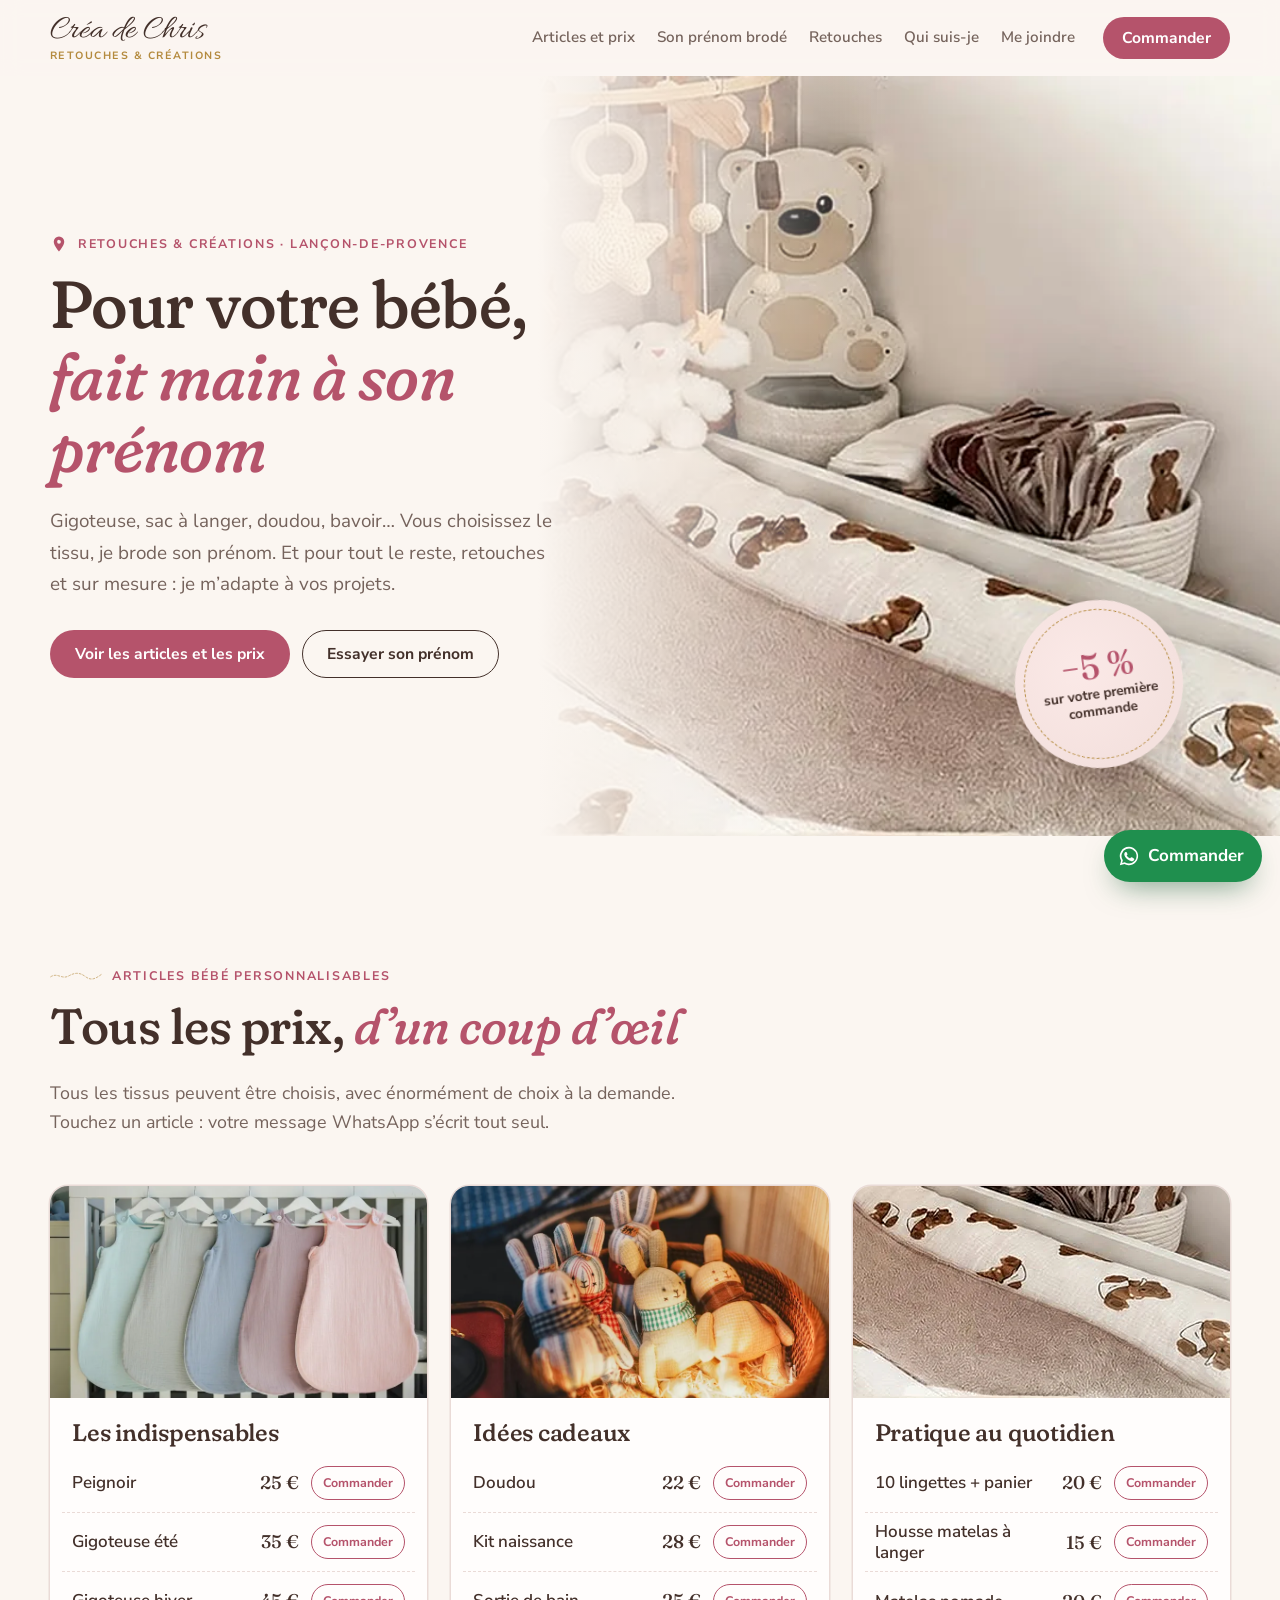
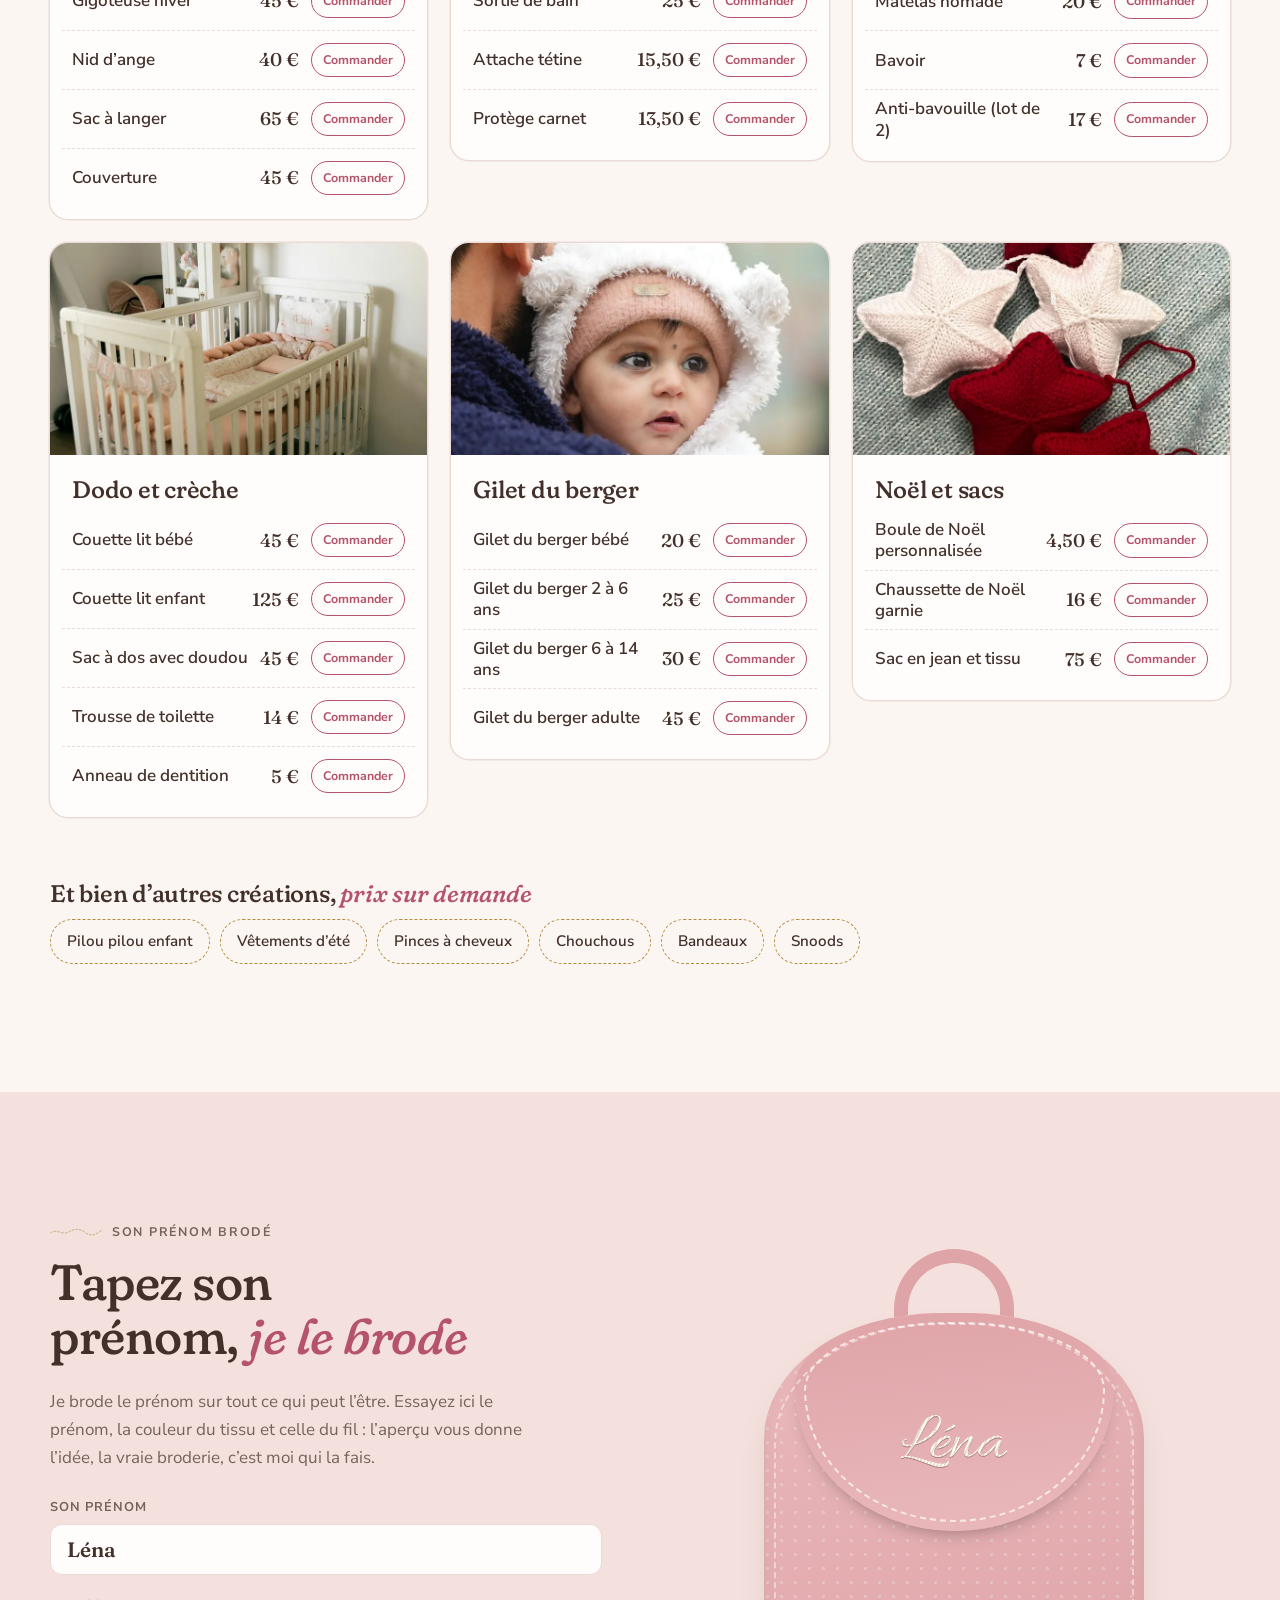
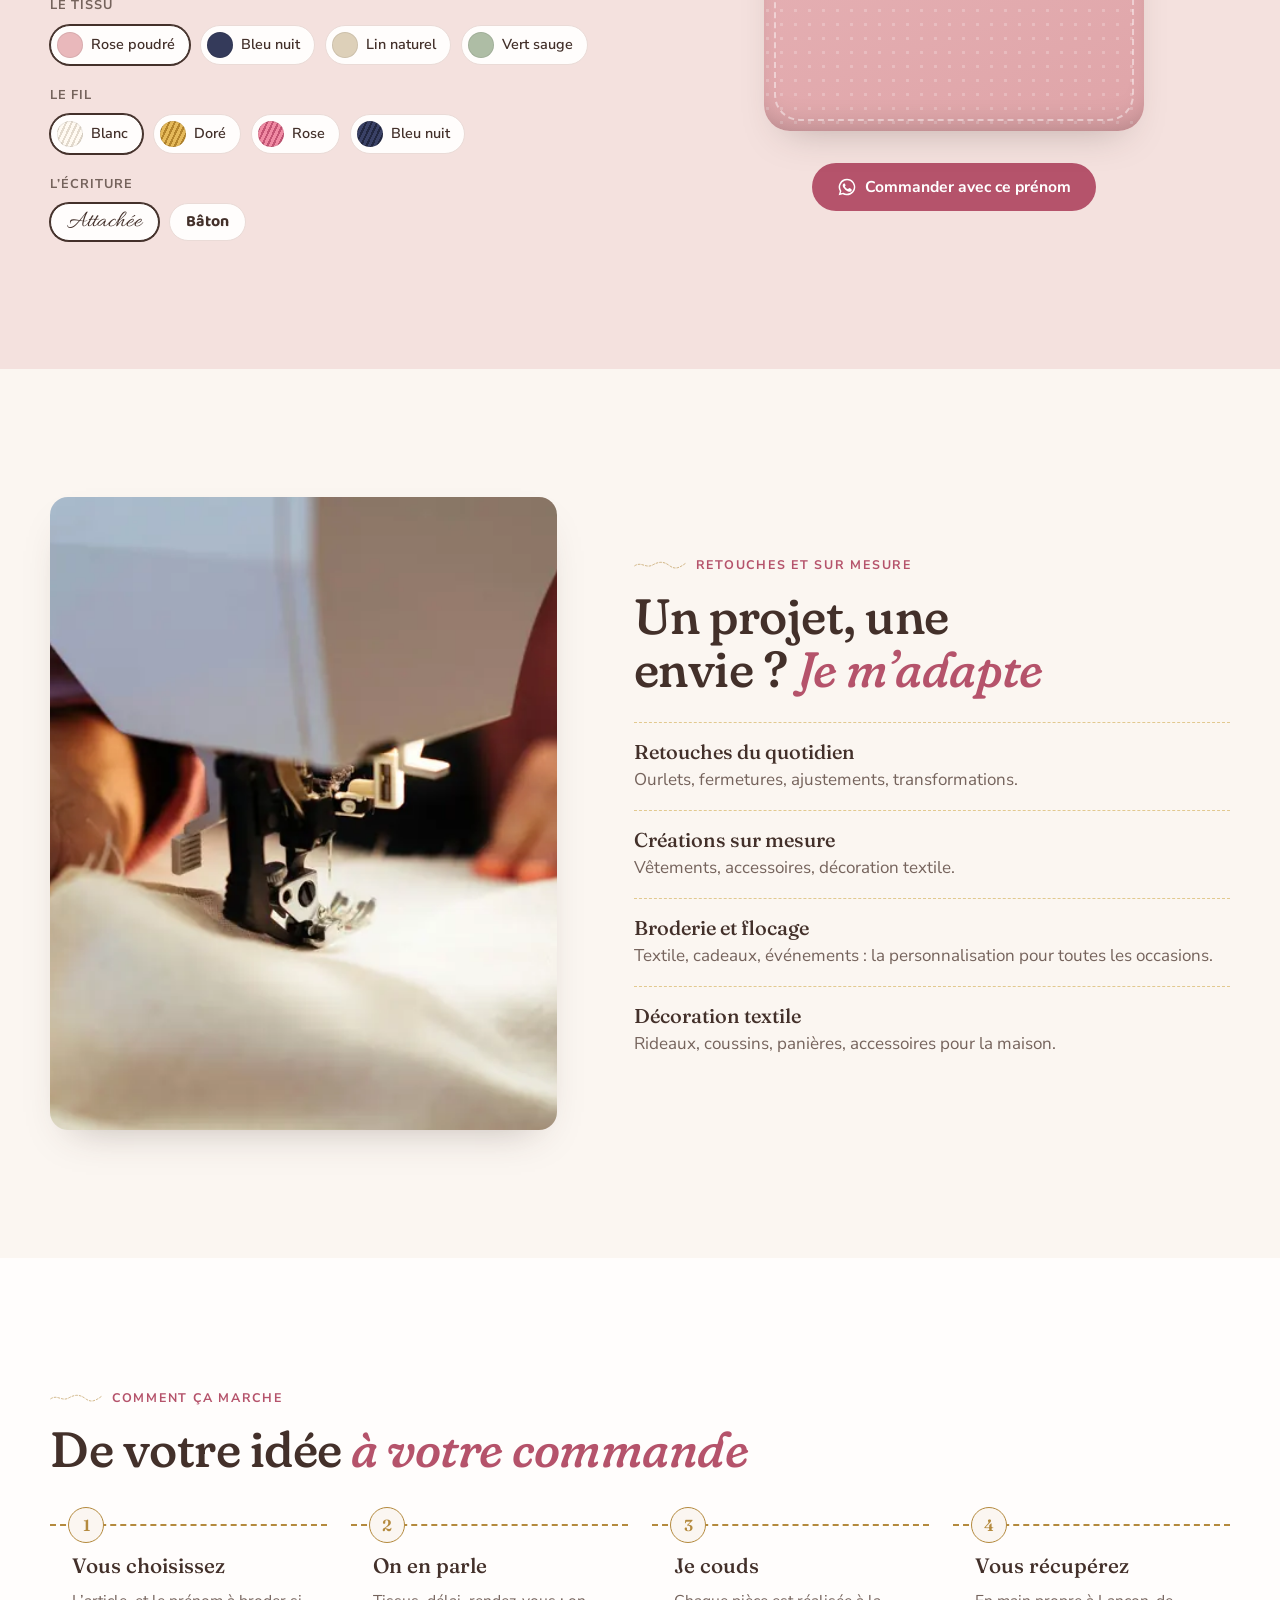
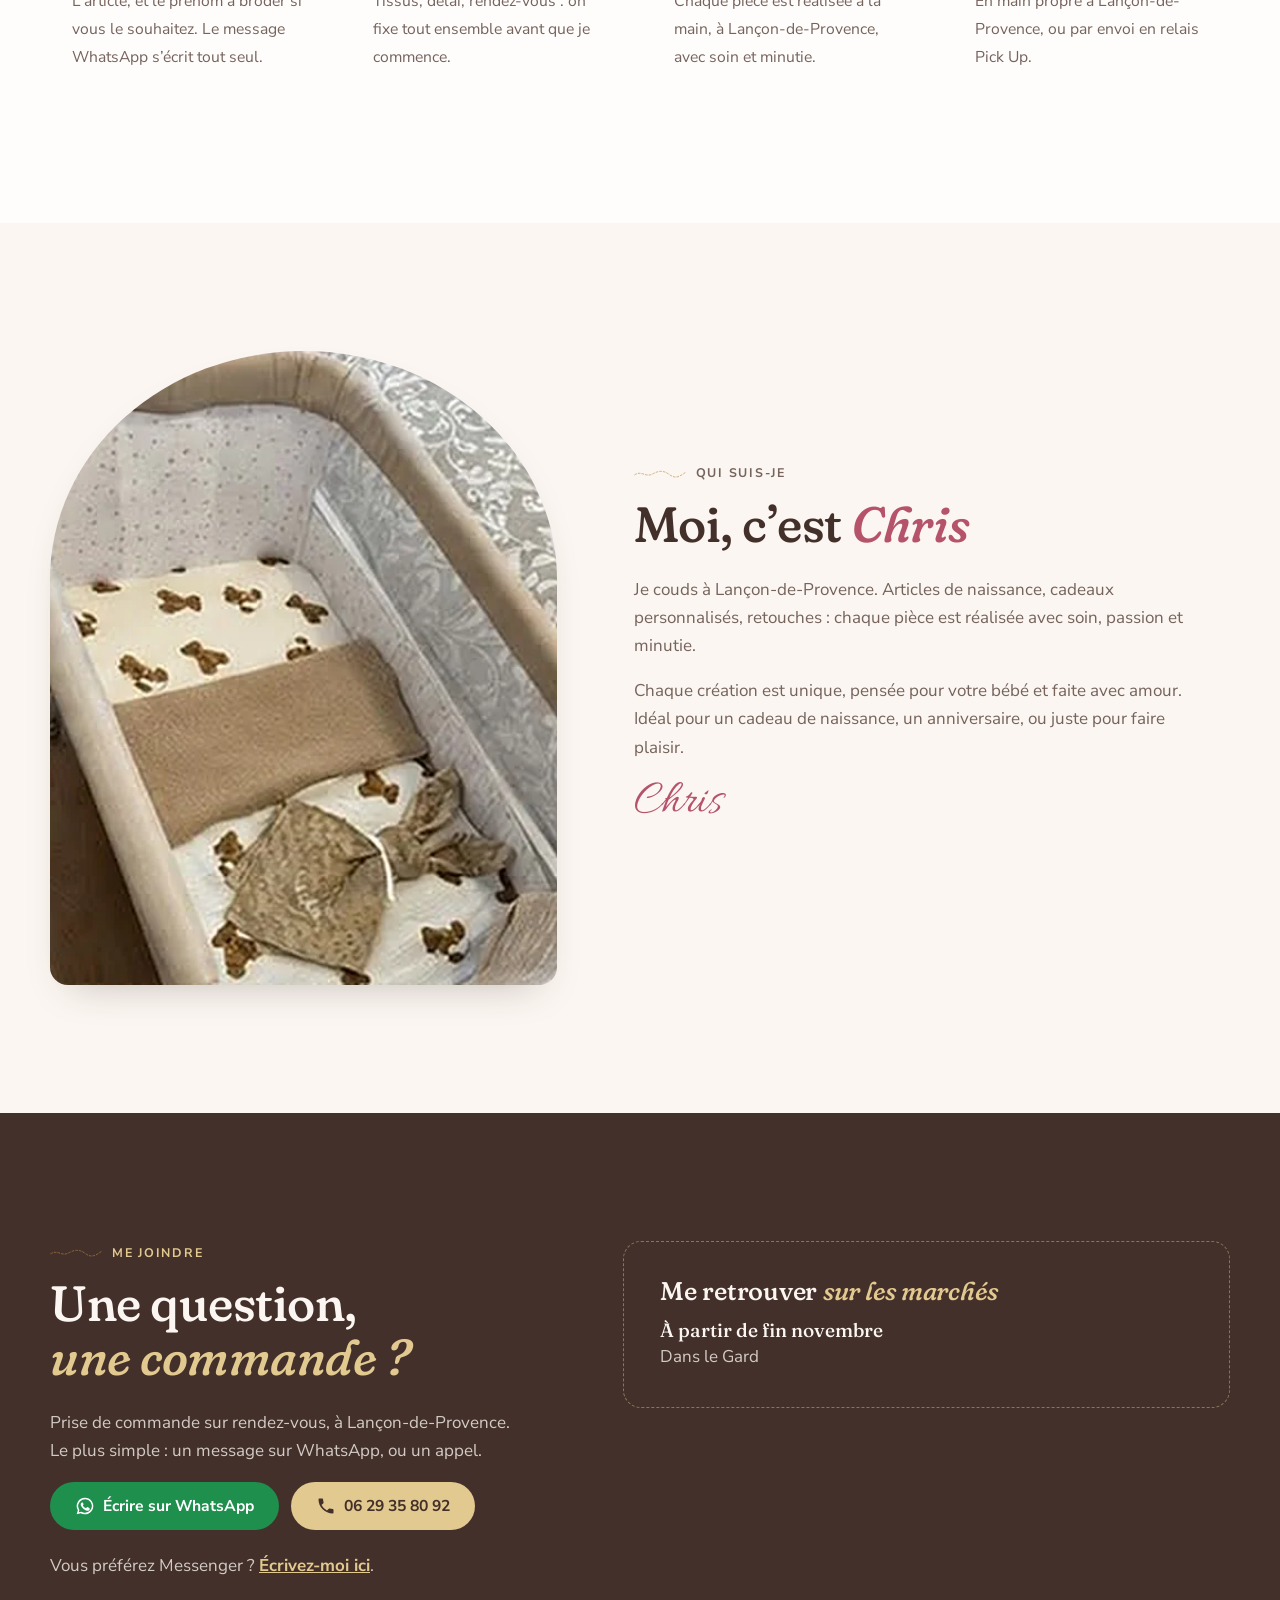
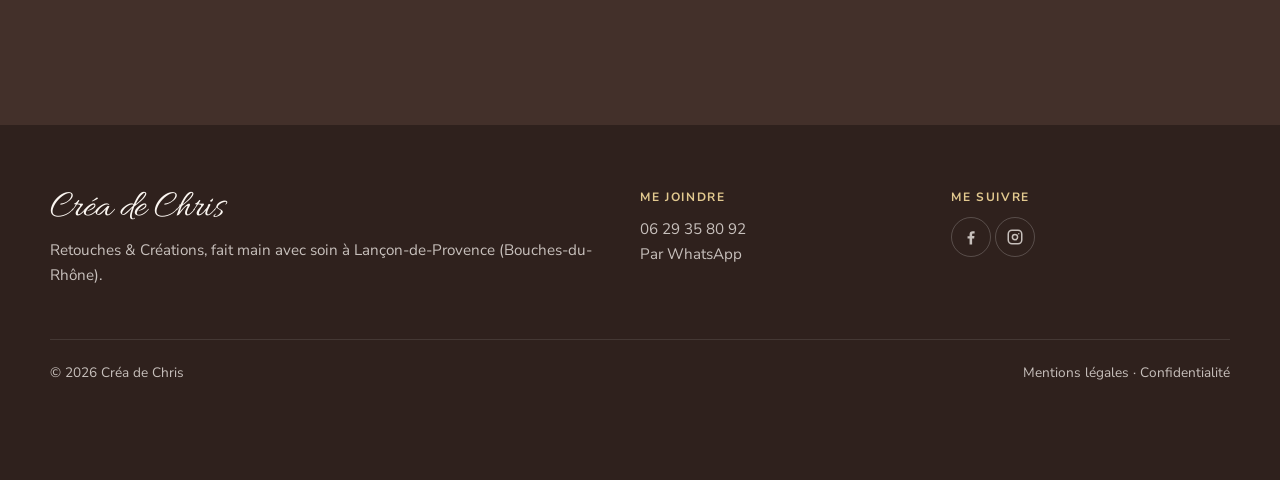
==== commit ae1d3785: "Ajoute pilou pilou, vêtements d'été et accessoires cheveux, prix sur demande Co-Authored-By: Claude " ====
--- a/index.html
+++ b/index.html
@@ -19,7 +19,7 @@
 <link rel="preconnect" href="https://fonts.googleapis.com">
 <link rel="preconnect" href="https://fonts.gstatic.com" crossorigin>
 <link href="https://fonts.googleapis.com/css2?family=Fraunces:ital,opsz,wght,SOFT@0,9..144,400..600,100;1,9..144,400..600,100&family=Nunito+Sans:opsz,wght@6..12,400;6..12,600;6..12,700&family=Allura&family=Baloo+2:wght@600;700&display=swap" rel="stylesheet">
-<link rel="stylesheet" href="assets/style.css?v=7">
+<link rel="stylesheet" href="assets/style.css?v=8">
 <script type="application/ld+json">{"@context":"https://schema.org","@graph":[{"@type":"LocalBusiness","@id":"https://shigyn.github.io/creadechris/#entreprise","name":"Créa de Chris","alternateName":"Les Créas de Chris","description":"Articles bébé personnalisés et faits main à Lançon-de-Provence : gigoteuses, sacs à langer, doudous, bavoirs brodés au prénom. Retouches, créations sur mesure, broderie et flocage.","telephone":"+33629358092","slogan":"Fait main avec soin","url":"https://shigyn.github.io/creadechris/","image":"https://shigyn.github.io/creadechris/photos/partage.jpg","founder":{"@type":"Person","name":"Christelle Poupardin"},"address":{"@type":"PostalAddress","addressLocality":"Lançon-de-Provence","postalCode":"13680","addressRegion":"Provence-Alpes-Côte d’Azur","addressCountry":"FR"},"areaServed":[{"@type":"Place","name":"Lançon-de-Provence"},{"@type":"Place","name":"Salon-de-Provence"},{"@type":"Place","name":"Pélissanne"},{"@type":"Place","name":"La Fare-les-Oliviers"},{"@type":"Place","name":"Rognac"},{"@type":"Place","name":"Berre-l’Étang"},{"@type":"Place","name":"Bouches-du-Rhône"}],"sameAs":["https://www.facebook.com/christelle.poupardin.5","https://www.instagram.com/creadechris/"],"makesOffer":[{"@type":"Offer","price":25,"priceCurrency":"EUR","itemOffered":{"@type":"Product","name":"Peignoir"}},{"@type":"Offer","price":35,"priceCurrency":"EUR","itemOffered":{"@type":"Product","name":"Gigoteuse été"}},{"@type":"Offer","price":45,"priceCurrency":"EUR","itemOffered":{"@type":"Product","name":"Gigoteuse hiver"}},{"@type":"Offer","price":40,"priceCurrency":"EUR","itemOffered":{"@type":"Product","name":"Nid d’ange"}},{"@type":"Offer","price":65,"priceCurrency":"EUR","itemOffered":{"@type":"Product","name":"Sac à langer"}},{"@type":"Offer","price":45,"priceCurrency":"EUR","itemOffered":{"@type":"Product","name":"Couverture"}},{"@type":"Offer","price":22,"priceCurrency":"EUR","itemOffered":{"@type":"Product","name":"Doudou"}},{"@type":"Offer","price":28,"priceCurrency":"EUR","itemOffered":{"@type":"Product","name":"Kit naissance"}},{"@type":"Offer","price":25,"priceCurrency":"EUR","itemOffered":{"@type":"Product","name":"Sortie de bain"}},{"@type":"Offer","price":15.5,"priceCurrency":"EUR","itemOffered":{"@type":"Product","name":"Attache tétine"}},{"@type":"Offer","price":13.5,"priceCurrency":"EUR","itemOffered":{"@type":"Product","name":"Protège carnet"}},{"@type":"Offer","price":20,"priceCurrency":"EUR","itemOffered":{"@type":"Product","name":"10 lingettes + panier"}},{"@type":"Offer","price":15,"priceCurrency":"EUR","itemOffered":{"@type":"Product","name":"Housse matelas à langer"}},{"@type":"Offer","price":20,"priceCurrency":"EUR","itemOffered":{"@type":"Product","name":"Matelas nomade"}},{"@type":"Offer","price":7,"priceCurrency":"EUR","itemOffered":{"@type":"Product","name":"Bavoir"}},{"@type":"Offer","price":17,"priceCurrency":"EUR","itemOffered":{"@type":"Product","name":"Anti-bavouille (lot de 2)"}},{"@type":"Offer","price":45,"priceCurrency":"EUR","itemOffered":{"@type":"Product","name":"Couette lit bébé"}},{"@type":"Offer","price":125,"priceCurrency":"EUR","itemOffered":{"@type":"Product","name":"Couette lit enfant"}},{"@type":"Offer","price":45,"priceCurrency":"EUR","itemOffered":{"@type":"Product","name":"Sac à dos avec doudou"}},{"@type":"Offer","price":14,"priceCurrency":"EUR","itemOffered":{"@type":"Product","name":"Trousse de toilette"}},{"@type":"Offer","price":5,"priceCurrency":"EUR","itemOffered":{"@type":"Product","name":"Anneau de dentition"}},{"@type":"Offer","price":20,"priceCurrency":"EUR","itemOffered":{"@type":"Product","name":"Gilet du berger bébé"}},{"@type":"Offer","price":25,"priceCurrency":"EUR","itemOffered":{"@type":"Product","name":"Gilet du berger 2 à 6 ans"}},{"@type":"Offer","price":30,"priceCurrency":"EUR","itemOffered":{"@type":"Product","name":"Gilet du berger 6 à 14 ans"}},{"@type":"Offer","price":45,"priceCurrency":"EUR","itemOffered":{"@type":"Product","name":"Gilet du berger adulte"}},{"@type":"Offer","price":4.5,"priceCurrency":"EUR","itemOffered":{"@type":"Product","name":"Boule de Noël personnalisée"}},{"@type":"Offer","price":16,"priceCurrency":"EUR","itemOffered":{"@type":"Product","name":"Chaussette de Noël garnie"}},{"@type":"Offer","price":75,"priceCurrency":"EUR","itemOffered":{"@type":"Product","name":"Sac en jean et tissu"}}]},{"@type":"WebSite","url":"https://shigyn.github.io/creadechris/","name":"Créa de Chris","inLanguage":"fr-FR"}]}</script>
 </head>
 <body class="accueil">
@@ -142,6 +142,17 @@
         </ul>
       </div>
     </div>
+    <div class="aussi reveler">
+      <h3>Et bien d’autres créations, <em>prix sur demande</em></h3>
+      <div class="aussi-liste">
+        <a href="#contact" data-commander="pilou">Pilou pilou enfant</a>
+        <a href="#contact" data-commander="vetements-ete">Vêtements d’été</a>
+        <a href="#contact" data-commander="pinces">Pinces à cheveux</a>
+        <a href="#contact" data-commander="chouchous">Chouchous</a>
+        <a href="#contact" data-commander="bandeaux">Bandeaux</a>
+        <a href="#contact" data-commander="snoods">Snoods</a>
+      </div>
+    </div>
   </div>
 </section>
 
@@ -276,6 +287,7 @@
       <select name="modele" data-commande-modele required>
         <option value="">Choisissez…</option>
         <optgroup label="Les indispensables"><option value="peignoir">Peignoir (25 €)</option><option value="gigoteuse-ete">Gigoteuse été (35 €)</option><option value="gigoteuse-hiver">Gigoteuse hiver (45 €)</option><option value="nid-d-ange">Nid d’ange (40 €)</option><option value="sac-a-langer">Sac à langer (65 €)</option><option value="couverture">Couverture (45 €)</option></optgroup><optgroup label="Idées cadeaux"><option value="doudou">Doudou (22 €)</option><option value="kit-naissance">Kit naissance (28 €)</option><option value="sortie-de-bain">Sortie de bain (25 €)</option><option value="attache-tetine">Attache tétine (15,50 €)</option><option value="protege-carnet">Protège carnet (13,50 €)</option></optgroup><optgroup label="Pratique au quotidien"><option value="lingettes">10 lingettes + panier (20 €)</option><option value="housse-matelas">Housse matelas à langer (15 €)</option><option value="matelas-nomade">Matelas nomade (20 €)</option><option value="bavoir">Bavoir (7 €)</option><option value="anti-bavouille">Anti-bavouille (lot de 2) (17 €)</option></optgroup><optgroup label="Dodo et crèche"><option value="couette-bebe">Couette lit bébé (45 €)</option><option value="couette-enfant">Couette lit enfant (125 €)</option><option value="set-creche">Sac à dos avec doudou (45 €)</option><option value="trousse">Trousse de toilette (14 €)</option><option value="anneau">Anneau de dentition (5 €)</option></optgroup><optgroup label="Gilet du berger"><option value="gilet-bebe">Gilet du berger bébé (20 €)</option><option value="gilet-2-6">Gilet du berger 2 à 6 ans (25 €)</option><option value="gilet-6-14">Gilet du berger 6 à 14 ans (30 €)</option><option value="gilet-adulte">Gilet du berger adulte (45 €)</option></optgroup><optgroup label="Noël et sacs"><option value="boule-noel">Boule de Noël personnalisée (4,50 €)</option><option value="chaussettes-noel">Chaussette de Noël garnie (16 €)</option><option value="sac-femme">Sac en jean et tissu (75 €)</option></optgroup>
+        <optgroup label="Sur demande"><option value="pilou">Pilou pilou enfant</option><option value="vetements-ete">Vêtements d’été</option><option value="pinces">Pinces à cheveux</option><option value="chouchous">Chouchous</option><option value="bandeaux">Bandeaux</option><option value="snoods">Snoods</option></optgroup>
         <optgroup label="Retouches et sur mesure"><option value="retouche">Une retouche</option><option value="sur-mesure">Une création sur mesure</option><option value="flocage">Une broderie ou un flocage</option><option value="deco">De la décoration textile</option></optgroup>
         <option value="autre">Autre chose</option>
       </select>
@@ -302,6 +314,6 @@
   };
 </script>
 <script src="mesure.js" defer></script>
-<script src="assets/site.js?v=7" defer></script>
+<script src="assets/site.js?v=8" defer></script>
 </body>
 </html>
--- a/assets/style.css
+++ b/assets/style.css
@@ -130,6 +130,13 @@
 .article-cmd { padding: 6px 11px; border-radius: 999px; border: 1.5px solid var(--rose); color: var(--rose); font-size: .78rem; font-weight: 700; transition: background-color .2s, color .2s; }
 .article:hover .article-cmd { background: var(--rose); color: #fff; }
 
+.aussi { margin-top: clamp(40px, 6vw, 64px); }
+.aussi h3 { font-size: 1.5rem; }
+.aussi h3 em { font-style: italic; color: var(--rose); }
+.aussi-liste { display: flex; flex-wrap: wrap; gap: 10px; }
+.aussi-liste a { padding: 9px 16px; border: 1.5px dashed var(--or); border-radius: 999px; text-decoration: none; font-weight: 600; font-size: .95rem; transition: background-color .2s; }
+.aussi-liste a:hover { background: var(--poudre); }
+
 /* Retouches et sur mesure. */
 .services { display: grid; grid-template-columns: .85fr 1fr; gap: clamp(32px, 6vw, 88px); align-items: center; }
 .services-photo { margin: 0; aspect-ratio: 4 / 5; overflow: hidden; border-radius: var(--rayon); box-shadow: var(--ombre); }
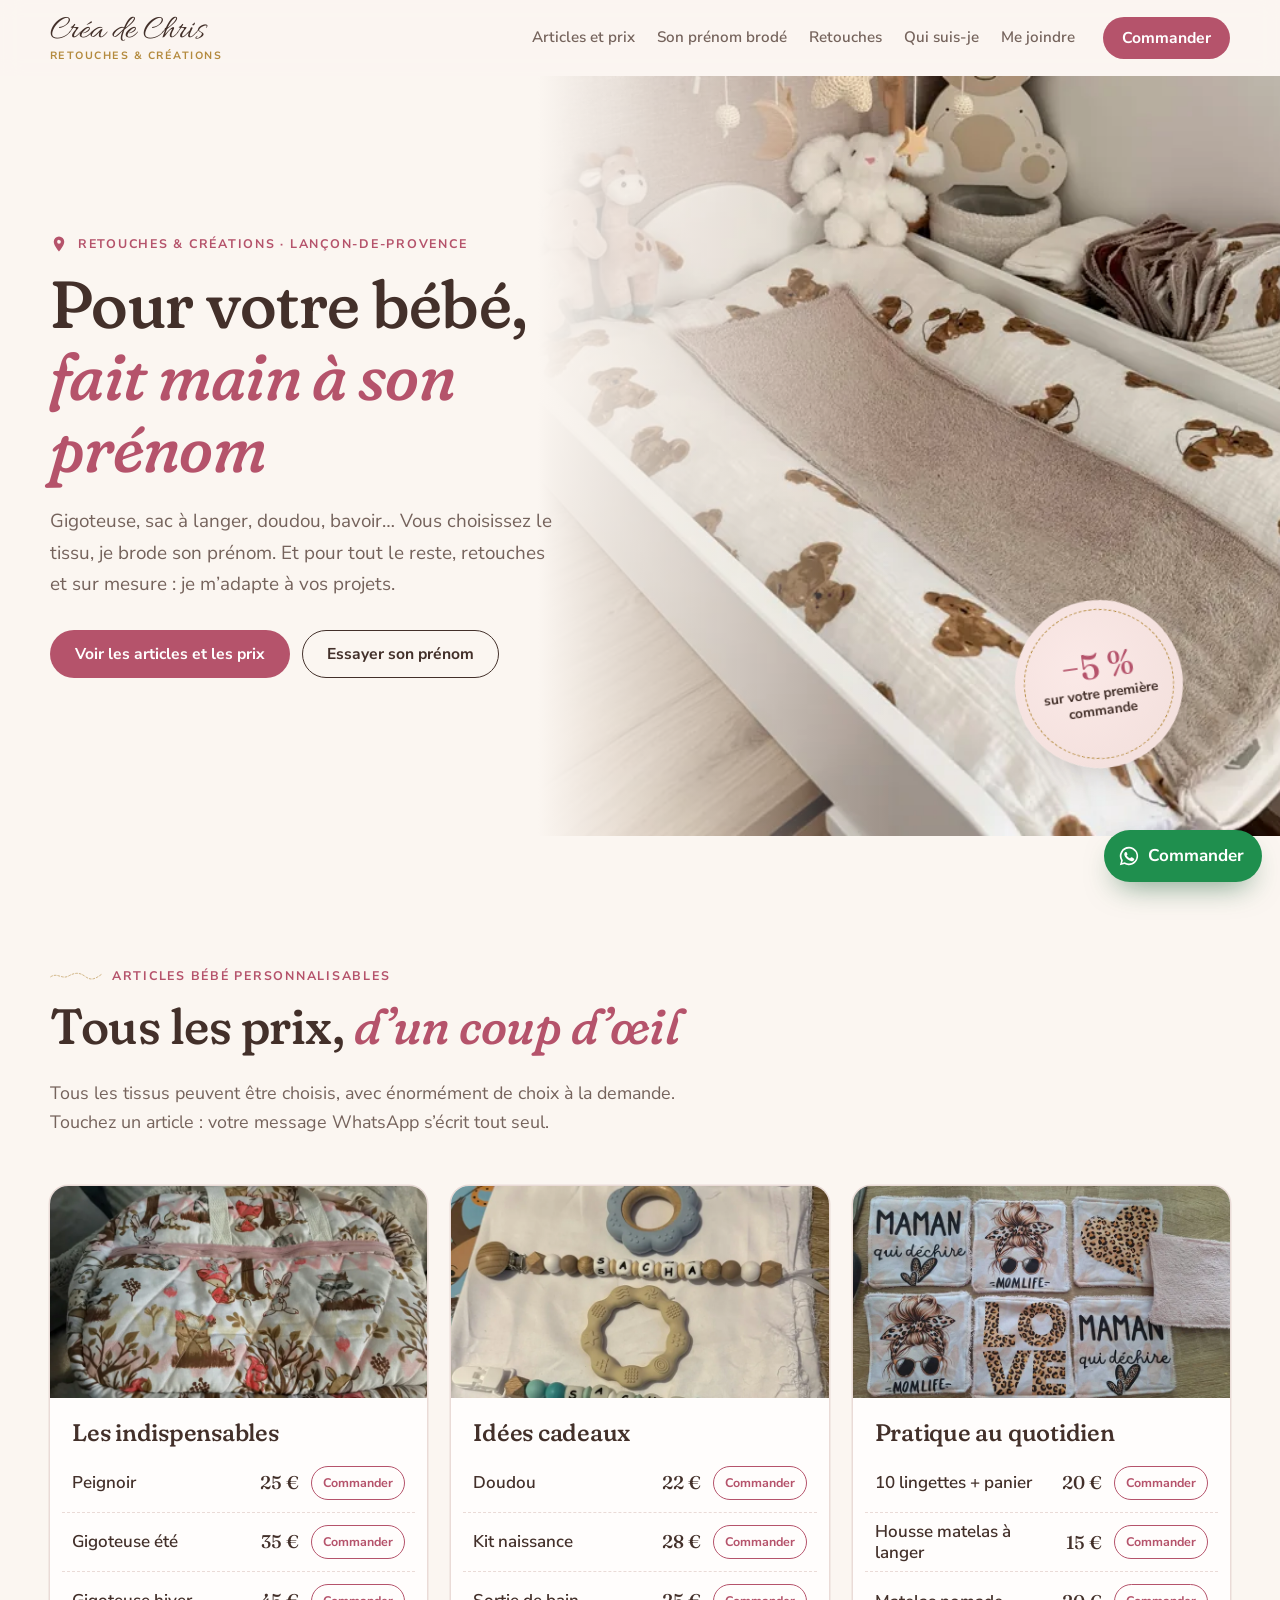
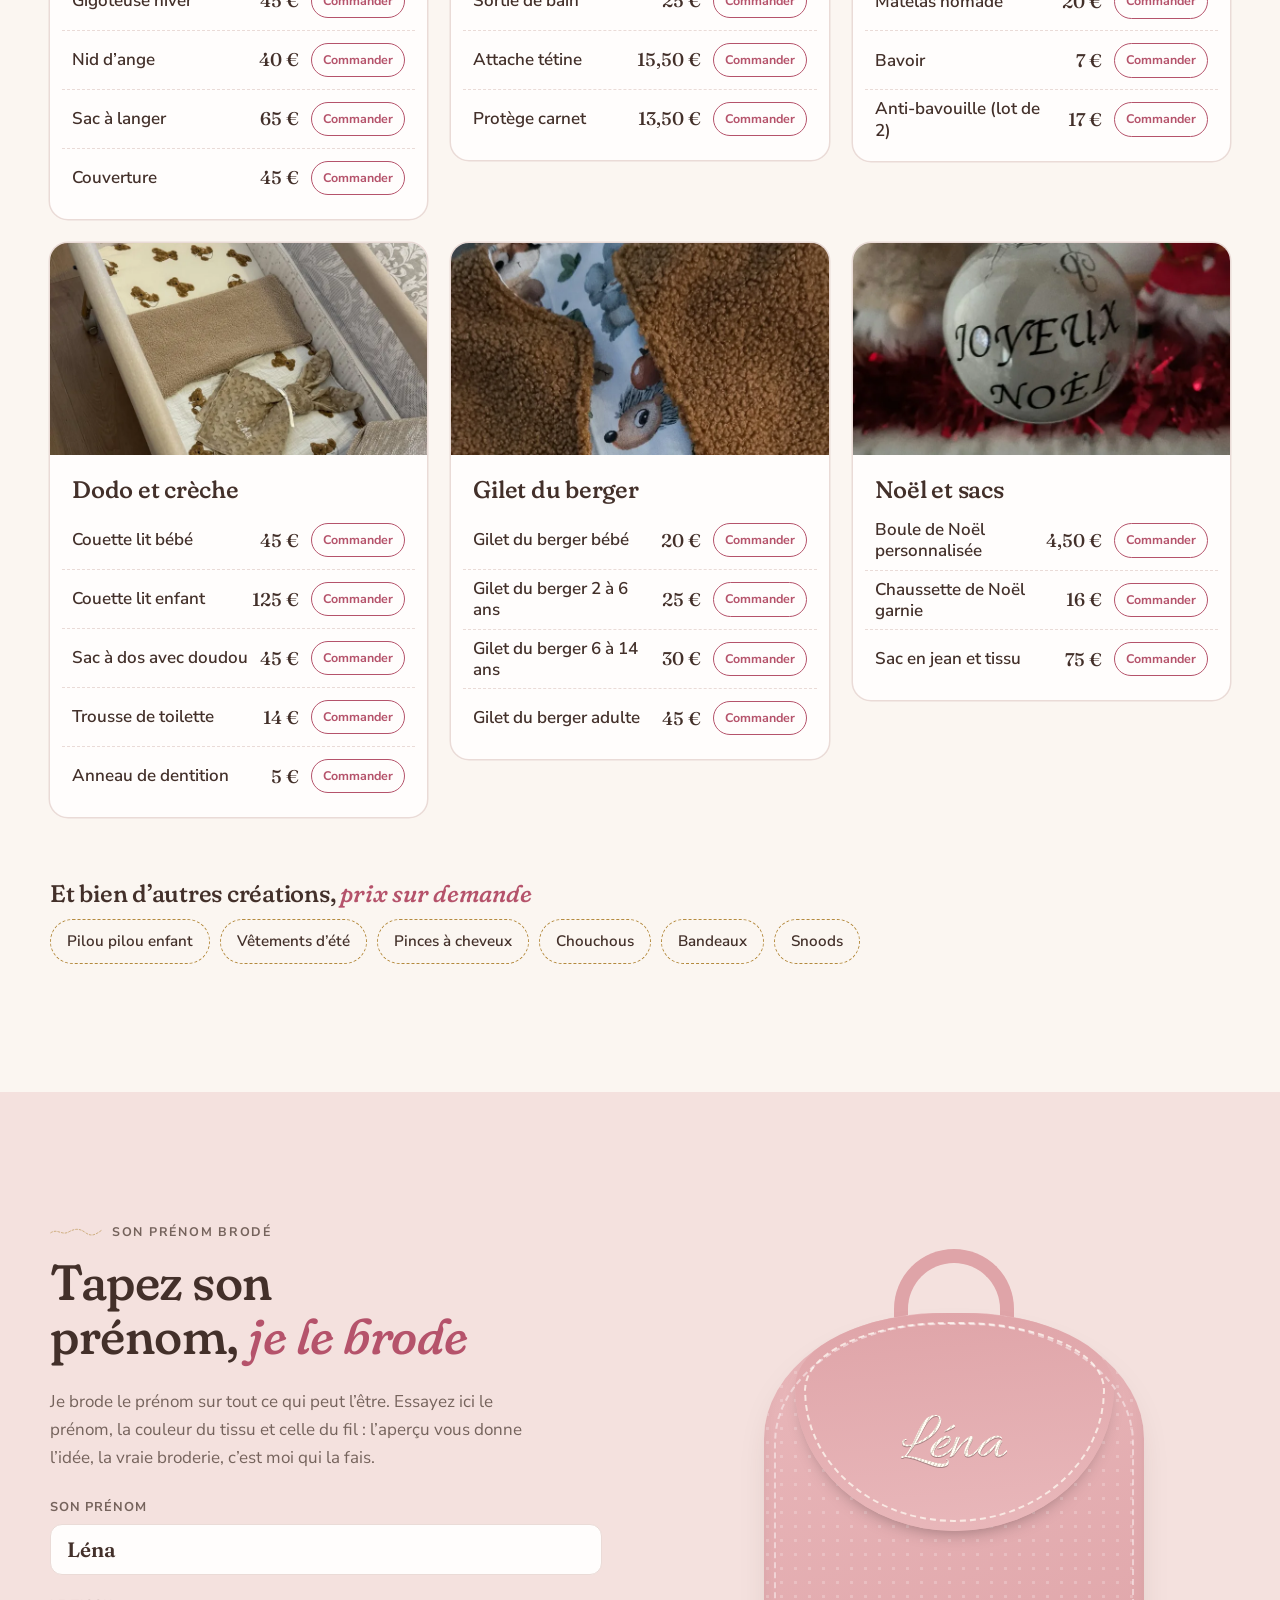
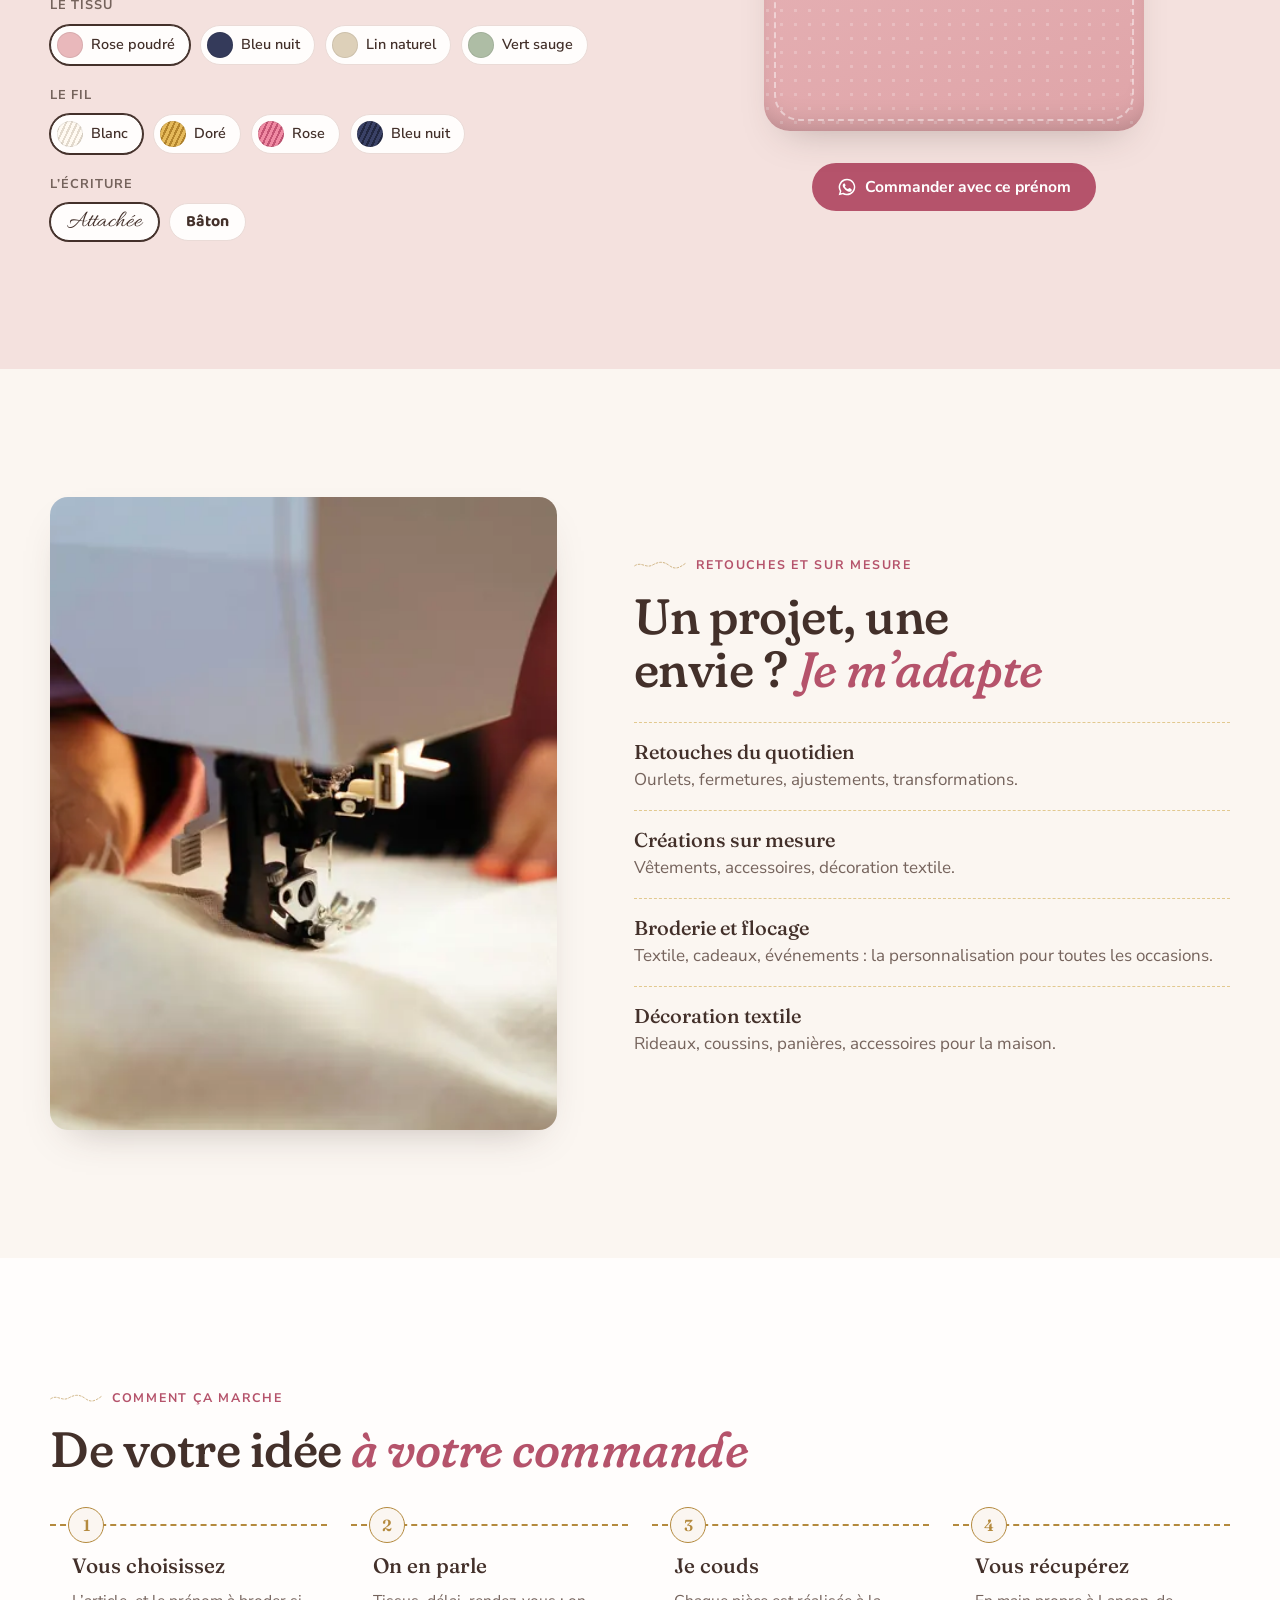
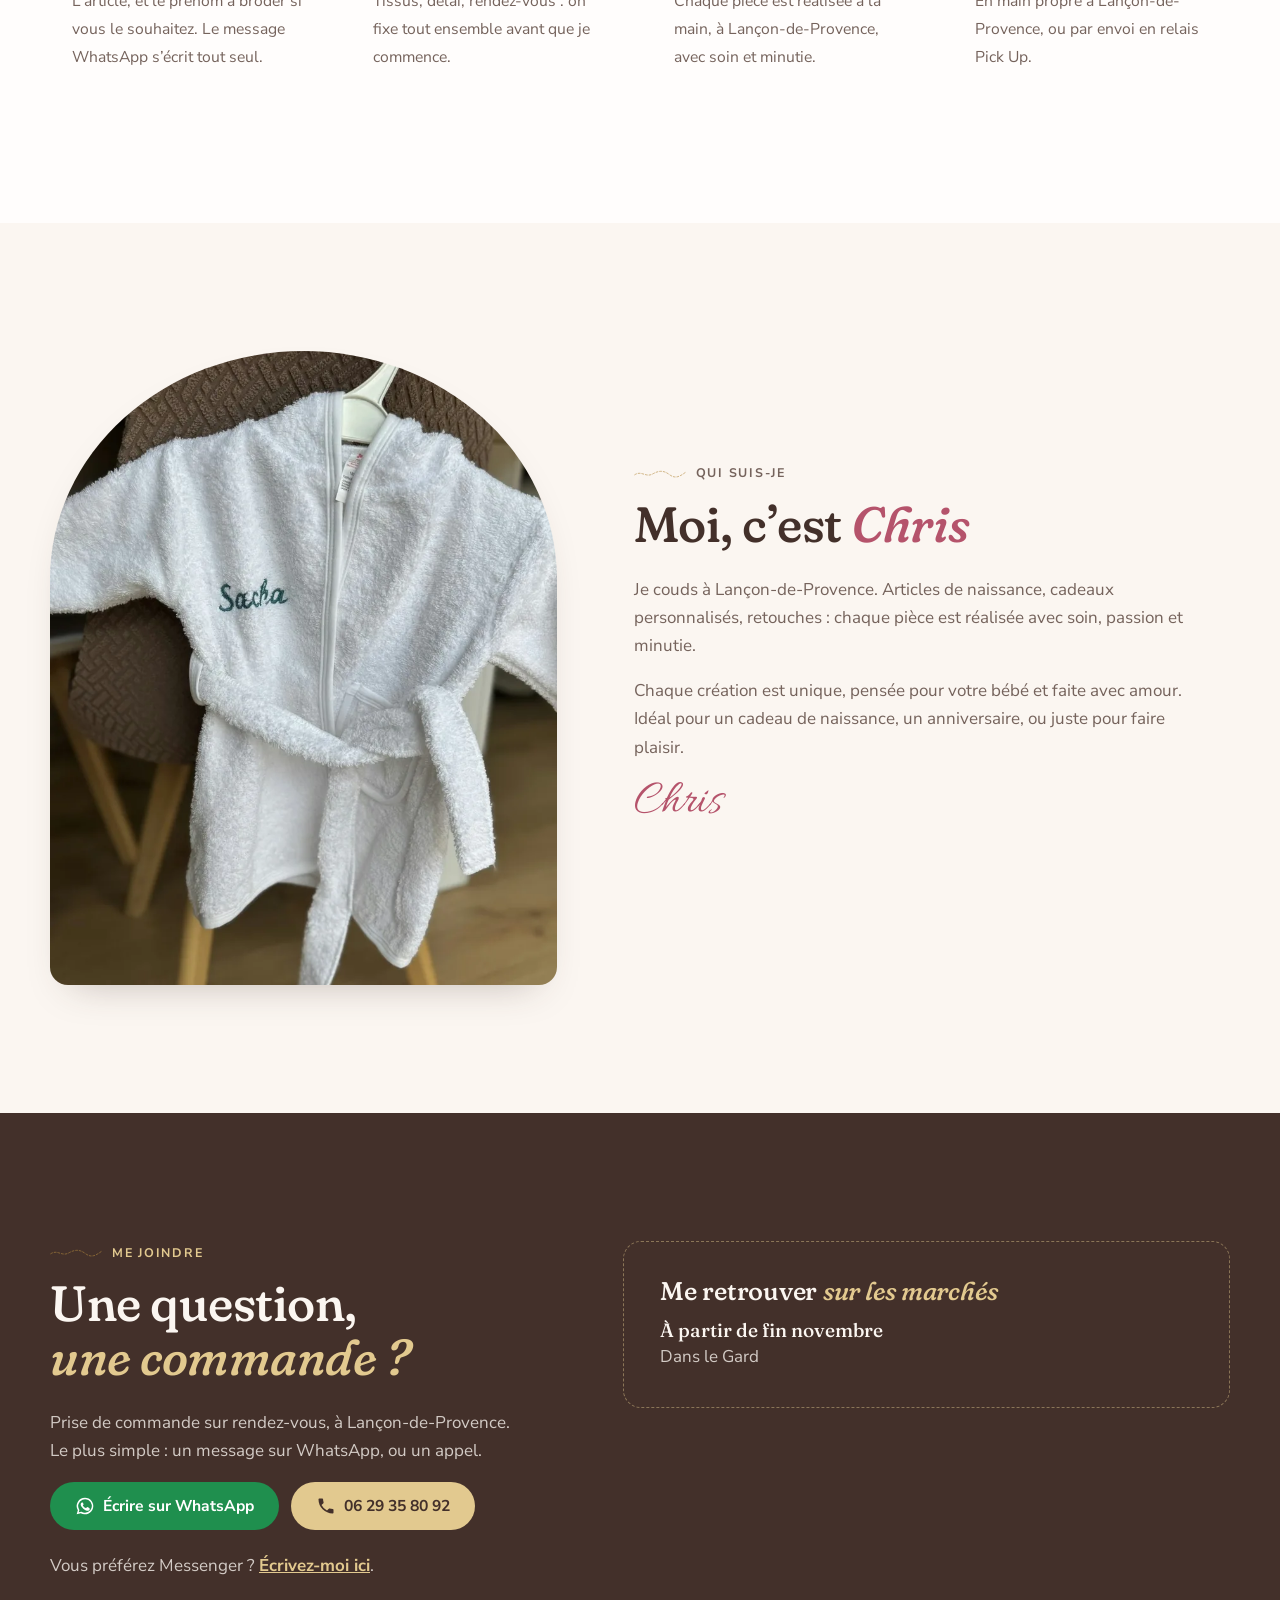
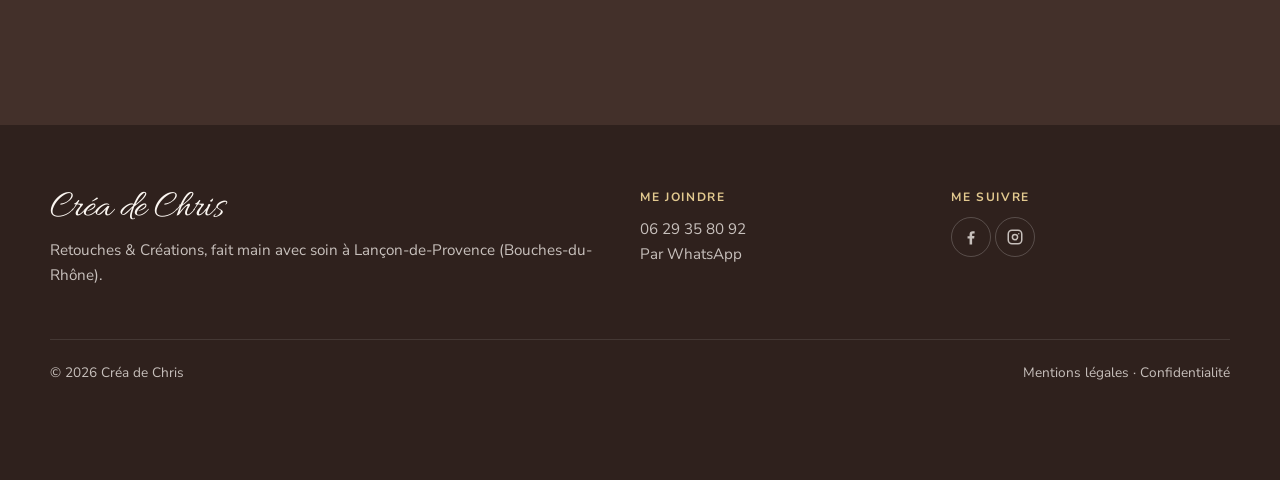
==== commit 84ccae15: "Ses vraies photos a la place des photos de banque d'images Co-Authored-By: Claude Opus 5.5 <noreply@" ====
--- a/index.html
+++ b/index.html
@@ -19,7 +19,7 @@
 <link rel="preconnect" href="https://fonts.googleapis.com">
 <link rel="preconnect" href="https://fonts.gstatic.com" crossorigin>
 <link href="https://fonts.googleapis.com/css2?family=Fraunces:ital,opsz,wght,SOFT@0,9..144,400..600,100;1,9..144,400..600,100&family=Nunito+Sans:opsz,wght@6..12,400;6..12,600;6..12,700&family=Allura&family=Baloo+2:wght@600;700&display=swap" rel="stylesheet">
-<link rel="stylesheet" href="assets/style.css?v=8">
+<link rel="stylesheet" href="assets/style.css?v=9">
 <script type="application/ld+json">{"@context":"https://schema.org","@graph":[{"@type":"LocalBusiness","@id":"https://shigyn.github.io/creadechris/#entreprise","name":"Créa de Chris","alternateName":"Les Créas de Chris","description":"Articles bébé personnalisés et faits main à Lançon-de-Provence : gigoteuses, sacs à langer, doudous, bavoirs brodés au prénom. Retouches, créations sur mesure, broderie et flocage.","telephone":"+33629358092","slogan":"Fait main avec soin","url":"https://shigyn.github.io/creadechris/","image":"https://shigyn.github.io/creadechris/photos/partage.jpg","founder":{"@type":"Person","name":"Christelle Poupardin"},"address":{"@type":"PostalAddress","addressLocality":"Lançon-de-Provence","postalCode":"13680","addressRegion":"Provence-Alpes-Côte d’Azur","addressCountry":"FR"},"areaServed":[{"@type":"Place","name":"Lançon-de-Provence"},{"@type":"Place","name":"Salon-de-Provence"},{"@type":"Place","name":"Pélissanne"},{"@type":"Place","name":"La Fare-les-Oliviers"},{"@type":"Place","name":"Rognac"},{"@type":"Place","name":"Berre-l’Étang"},{"@type":"Place","name":"Bouches-du-Rhône"}],"sameAs":["https://www.facebook.com/christelle.poupardin.5","https://www.instagram.com/creadechris/"],"makesOffer":[{"@type":"Offer","price":25,"priceCurrency":"EUR","itemOffered":{"@type":"Product","name":"Peignoir"}},{"@type":"Offer","price":35,"priceCurrency":"EUR","itemOffered":{"@type":"Product","name":"Gigoteuse été"}},{"@type":"Offer","price":45,"priceCurrency":"EUR","itemOffered":{"@type":"Product","name":"Gigoteuse hiver"}},{"@type":"Offer","price":40,"priceCurrency":"EUR","itemOffered":{"@type":"Product","name":"Nid d’ange"}},{"@type":"Offer","price":65,"priceCurrency":"EUR","itemOffered":{"@type":"Product","name":"Sac à langer"}},{"@type":"Offer","price":45,"priceCurrency":"EUR","itemOffered":{"@type":"Product","name":"Couverture"}},{"@type":"Offer","price":22,"priceCurrency":"EUR","itemOffered":{"@type":"Product","name":"Doudou"}},{"@type":"Offer","price":28,"priceCurrency":"EUR","itemOffered":{"@type":"Product","name":"Kit naissance"}},{"@type":"Offer","price":25,"priceCurrency":"EUR","itemOffered":{"@type":"Product","name":"Sortie de bain"}},{"@type":"Offer","price":15.5,"priceCurrency":"EUR","itemOffered":{"@type":"Product","name":"Attache tétine"}},{"@type":"Offer","price":13.5,"priceCurrency":"EUR","itemOffered":{"@type":"Product","name":"Protège carnet"}},{"@type":"Offer","price":20,"priceCurrency":"EUR","itemOffered":{"@type":"Product","name":"10 lingettes + panier"}},{"@type":"Offer","price":15,"priceCurrency":"EUR","itemOffered":{"@type":"Product","name":"Housse matelas à langer"}},{"@type":"Offer","price":20,"priceCurrency":"EUR","itemOffered":{"@type":"Product","name":"Matelas nomade"}},{"@type":"Offer","price":7,"priceCurrency":"EUR","itemOffered":{"@type":"Product","name":"Bavoir"}},{"@type":"Offer","price":17,"priceCurrency":"EUR","itemOffered":{"@type":"Product","name":"Anti-bavouille (lot de 2)"}},{"@type":"Offer","price":45,"priceCurrency":"EUR","itemOffered":{"@type":"Product","name":"Couette lit bébé"}},{"@type":"Offer","price":125,"priceCurrency":"EUR","itemOffered":{"@type":"Product","name":"Couette lit enfant"}},{"@type":"Offer","price":45,"priceCurrency":"EUR","itemOffered":{"@type":"Product","name":"Sac à dos avec doudou"}},{"@type":"Offer","price":14,"priceCurrency":"EUR","itemOffered":{"@type":"Product","name":"Trousse de toilette"}},{"@type":"Offer","price":5,"priceCurrency":"EUR","itemOffered":{"@type":"Product","name":"Anneau de dentition"}},{"@type":"Offer","price":20,"priceCurrency":"EUR","itemOffered":{"@type":"Product","name":"Gilet du berger bébé"}},{"@type":"Offer","price":25,"priceCurrency":"EUR","itemOffered":{"@type":"Product","name":"Gilet du berger 2 à 6 ans"}},{"@type":"Offer","price":30,"priceCurrency":"EUR","itemOffered":{"@type":"Product","name":"Gilet du berger 6 à 14 ans"}},{"@type":"Offer","price":45,"priceCurrency":"EUR","itemOffered":{"@type":"Product","name":"Gilet du berger adulte"}},{"@type":"Offer","price":4.5,"priceCurrency":"EUR","itemOffered":{"@type":"Product","name":"Boule de Noël personnalisée"}},{"@type":"Offer","price":16,"priceCurrency":"EUR","itemOffered":{"@type":"Product","name":"Chaussette de Noël garnie"}},{"@type":"Offer","price":75,"priceCurrency":"EUR","itemOffered":{"@type":"Product","name":"Sac en jean et tissu"}}]},{"@type":"WebSite","url":"https://shigyn.github.io/creadechris/","name":"Créa de Chris","inLanguage":"fr-FR"}]}</script>
 </head>
 <body class="accueil">
@@ -54,7 +54,7 @@
 <main id="contenu">
 
 <section class="hero">
-  <div class="hero-photo"><img src="photos/table-a-langer-800.webp" srcset="photos/table-a-langer-800.webp 800w, photos/table-a-langer-1600.webp 1068w" sizes="(min-width: 900px) 58vw, 100vw" alt="Table à langer habillée d’un matelas et d’une housse à motifs d’oursons, panier de lingettes assorties" width="1068" height="850" fetchpriority="high" decoding="async"></div>
+  <div class="hero-photo"><img src="photos/chambre-table-a-langer-800.webp" srcset="photos/chambre-table-a-langer-800.webp 800w, photos/chambre-table-a-langer-1600.webp 1536w" sizes="(min-width: 900px) 58vw, 100vw" alt="Chambre de bébé : table à langer habillée d’une housse à motifs d’oursons, doudous et mobile" width="1536" height="1152" fetchpriority="high" decoding="async"></div>
   <div class="cadre hero-in">
     <div class="hero-texte">
       <p class="surtitre hero-anim"><svg viewBox="0 0 24 24" aria-hidden="true"><path d="M12 2a7 7 0 0 0-7 7c0 5.2 7 13 7 13s7-7.8 7-13a7 7 0 0 0-7-7zm0 9.5A2.5 2.5 0 1 1 12 6.5a2.5 2.5 0 0 1 0 5z"/></svg> Retouches &amp; Créations · Lançon-de-Provence</p>
@@ -78,7 +78,7 @@
     </div>
     <div class="carte">
       <div class="carte-groupe reveler">
-        <figure><img src="photos/gigoteuses-suspendues-800.webp" srcset="photos/gigoteuses-suspendues-800.webp 800w, photos/gigoteuses-suspendues-1600.webp 1600w" sizes="(min-width: 1100px) 30vw, (min-width: 720px) 45vw, 90vw" alt="Gigoteuses de couleurs douces suspendues à un lit de bébé" width="1600" height="1067" loading="lazy" decoding="async"></figure>
+        <figure><img src="photos/sac-a-langer-foret-800.webp" srcset="photos/sac-a-langer-foret-800.webp 800w, photos/sac-a-langer-foret-1600.webp 1600w" sizes="(min-width: 1100px) 30vw, (min-width: 720px) 45vw, 90vw" alt="Sac à langer matelassé à motifs d’animaux de la forêt, fermeture rose" width="1600" height="900" loading="lazy" decoding="async"></figure>
         <h3>Les indispensables</h3>
         <ul>
           <li><a class="article" href="#contact" data-commander="peignoir"><span class="article-nom">Peignoir</span><span class="article-prix">25 €</span><span class="article-cmd">Commander</span></a></li>
@@ -90,7 +90,7 @@
         </ul>
       </div>
       <div class="carte-groupe reveler">
-        <figure><img src="photos/doudous-lapins-panier-800.webp" srcset="photos/doudous-lapins-panier-800.webp 800w, photos/doudous-lapins-panier-1600.webp 1600w" sizes="(min-width: 1100px) 30vw, (min-width: 720px) 45vw, 90vw" alt="Doudous lapins en tissu dans un panier" width="1600" height="2395" loading="lazy" decoding="async"></figure>
+        <figure><img src="photos/attaches-tetine-prenom-800.webp" srcset="photos/attaches-tetine-prenom-800.webp 800w, photos/attaches-tetine-prenom-1600.webp 1536w" sizes="(min-width: 1100px) 30vw, (min-width: 720px) 45vw, 90vw" alt="Attaches tétine en perles avec un prénom et anneaux de dentition assortis" width="1536" height="864" loading="lazy" decoding="async"></figure>
         <h3>Idées cadeaux</h3>
         <ul>
           <li><a class="article" href="#contact" data-commander="doudou"><span class="article-nom">Doudou</span><span class="article-prix">22 €</span><span class="article-cmd">Commander</span></a></li>
@@ -101,7 +101,7 @@
         </ul>
       </div>
       <div class="carte-groupe reveler">
-        <figure><img src="photos/housse-matelas-800.webp" alt="Matelas à langer et sa housse à motifs d’oursons" width="712" height="400" loading="lazy" decoding="async"></figure>
+        <figure><img src="photos/lingettes-lavables-800.webp" srcset="photos/lingettes-lavables-800.webp 800w, photos/lingettes-lavables-1600.webp 1600w" sizes="(min-width: 1100px) 30vw, (min-width: 720px) 45vw, 90vw" alt="Lingettes lavables imprimées en éponge rose" width="1600" height="900" loading="lazy" decoding="async"></figure>
         <h3>Pratique au quotidien</h3>
         <ul>
           <li><a class="article" href="#contact" data-commander="lingettes"><span class="article-nom">10 lingettes + panier</span><span class="article-prix">20 €</span><span class="article-cmd">Commander</span></a></li>
@@ -112,7 +112,7 @@
         </ul>
       </div>
       <div class="carte-groupe reveler">
-        <figure><img src="photos/lit-bebe-800.webp" srcset="photos/lit-bebe-800.webp 800w, photos/lit-bebe-1600.webp 1600w" sizes="(min-width: 1100px) 30vw, (min-width: 720px) 45vw, 90vw" alt="Lit de bébé blanc dans une chambre" width="1600" height="2400" loading="lazy" decoding="async"></figure>
+        <figure><img src="photos/berceau-oursons-800.webp" srcset="photos/berceau-oursons-800.webp 800w, photos/berceau-oursons-1600.webp 1536w" sizes="(min-width: 1100px) 30vw, (min-width: 720px) 45vw, 90vw" alt="Berceau habillé d’un drap à motifs d’oursons, avec sa couverture et son doudou assortis" width="1536" height="864" loading="lazy" decoding="async"></figure>
         <h3>Dodo et crèche</h3>
         <ul>
           <li><a class="article" href="#contact" data-commander="couette-bebe"><span class="article-nom">Couette lit bébé</span><span class="article-prix">45 €</span><span class="article-cmd">Commander</span></a></li>
@@ -123,7 +123,7 @@
         </ul>
       </div>
       <div class="carte-groupe reveler">
-        <figure><img src="photos/bebe-gilet-800.webp" srcset="photos/bebe-gilet-800.webp 800w, photos/bebe-gilet-1600.webp 1600w" sizes="(min-width: 1100px) 30vw, (min-width: 720px) 45vw, 90vw" alt="Bébé emmitouflé dans un vêtement doux" width="1600" height="2844" loading="lazy" decoding="async"></figure>
+        <figure><img src="photos/gilet-berger-bouclette-800.webp" srcset="photos/gilet-berger-bouclette-800.webp 800w, photos/gilet-berger-bouclette-1600.webp 1080w" sizes="(min-width: 1100px) 30vw, (min-width: 720px) 45vw, 90vw" alt="Gilet du berger en bouclette camel, doublé d’un tissu à petits animaux" width="1080" height="608" loading="lazy" decoding="async"></figure>
         <h3>Gilet du berger</h3>
         <ul>
           <li><a class="article" href="#contact" data-commander="gilet-bebe"><span class="article-nom">Gilet du berger bébé</span><span class="article-prix">20 €</span><span class="article-cmd">Commander</span></a></li>
@@ -133,7 +133,7 @@
         </ul>
       </div>
       <div class="carte-groupe reveler">
-        <figure><img src="photos/etoiles-tissu-800.webp" srcset="photos/etoiles-tissu-800.webp 800w, photos/etoiles-tissu-1600.webp 1600w" sizes="(min-width: 1100px) 30vw, (min-width: 720px) 45vw, 90vw" alt="Étoiles de Noël en tissu rouge et blanc" width="1600" height="2844" loading="lazy" decoding="async"></figure>
+        <figure><img src="photos/boule-de-noel-800.webp" srcset="photos/boule-de-noel-800.webp 800w, photos/boule-de-noel-1600.webp 1080w" sizes="(min-width: 1100px) 30vw, (min-width: 720px) 45vw, 90vw" alt="Boule de Noël personnalisée « Joyeux Noël »" width="1080" height="608" loading="lazy" decoding="async"></figure>
         <h3>Noël et sacs</h3>
         <ul>
           <li><a class="article" href="#contact" data-commander="boule-noel"><span class="article-nom">Boule de Noël personnalisée</span><span class="article-prix">4,50 €</span><span class="article-cmd">Commander</span></a></li>
@@ -221,7 +221,7 @@
 
 <section class="section" id="chris">
   <div class="cadre chris">
-    <figure class="chris-photo reveler"><img src="photos/berceau-800.webp" alt="Berceau habillé d’un drap à motifs d’oursons, avec sa couverture et son doudou assortis" width="572" height="570" loading="lazy" decoding="async"></figure>
+    <figure class="chris-photo reveler"><img src="photos/peignoir-brode-800.webp" srcset="photos/peignoir-brode-800.webp 800w, photos/peignoir-brode-1600.webp 1170w" sizes="(min-width: 900px) 34vw, 90vw" alt="Petit peignoir blanc en éponge, brodé d’un prénom en vert" width="1170" height="1462" loading="lazy" decoding="async"></figure>
     <div class="chris-texte reveler">
       <p class="surtitre"><svg class="fil" viewBox="0 0 140 24" aria-hidden="true"><path d="M2 14c18-12 30 8 48-2s30-10 46 2 28 4 42-6" fill="none" stroke="currentColor" stroke-width="1.6" stroke-linecap="round" stroke-dasharray="5 5"/></svg> Qui suis-je</p>
       <h2>Moi, c’est <em>Chris</em></h2>
@@ -314,6 +314,6 @@
   };
 </script>
 <script src="mesure.js" defer></script>
-<script src="assets/site.js?v=8" defer></script>
+<script src="assets/site.js?v=9" defer></script>
 </body>
 </html>
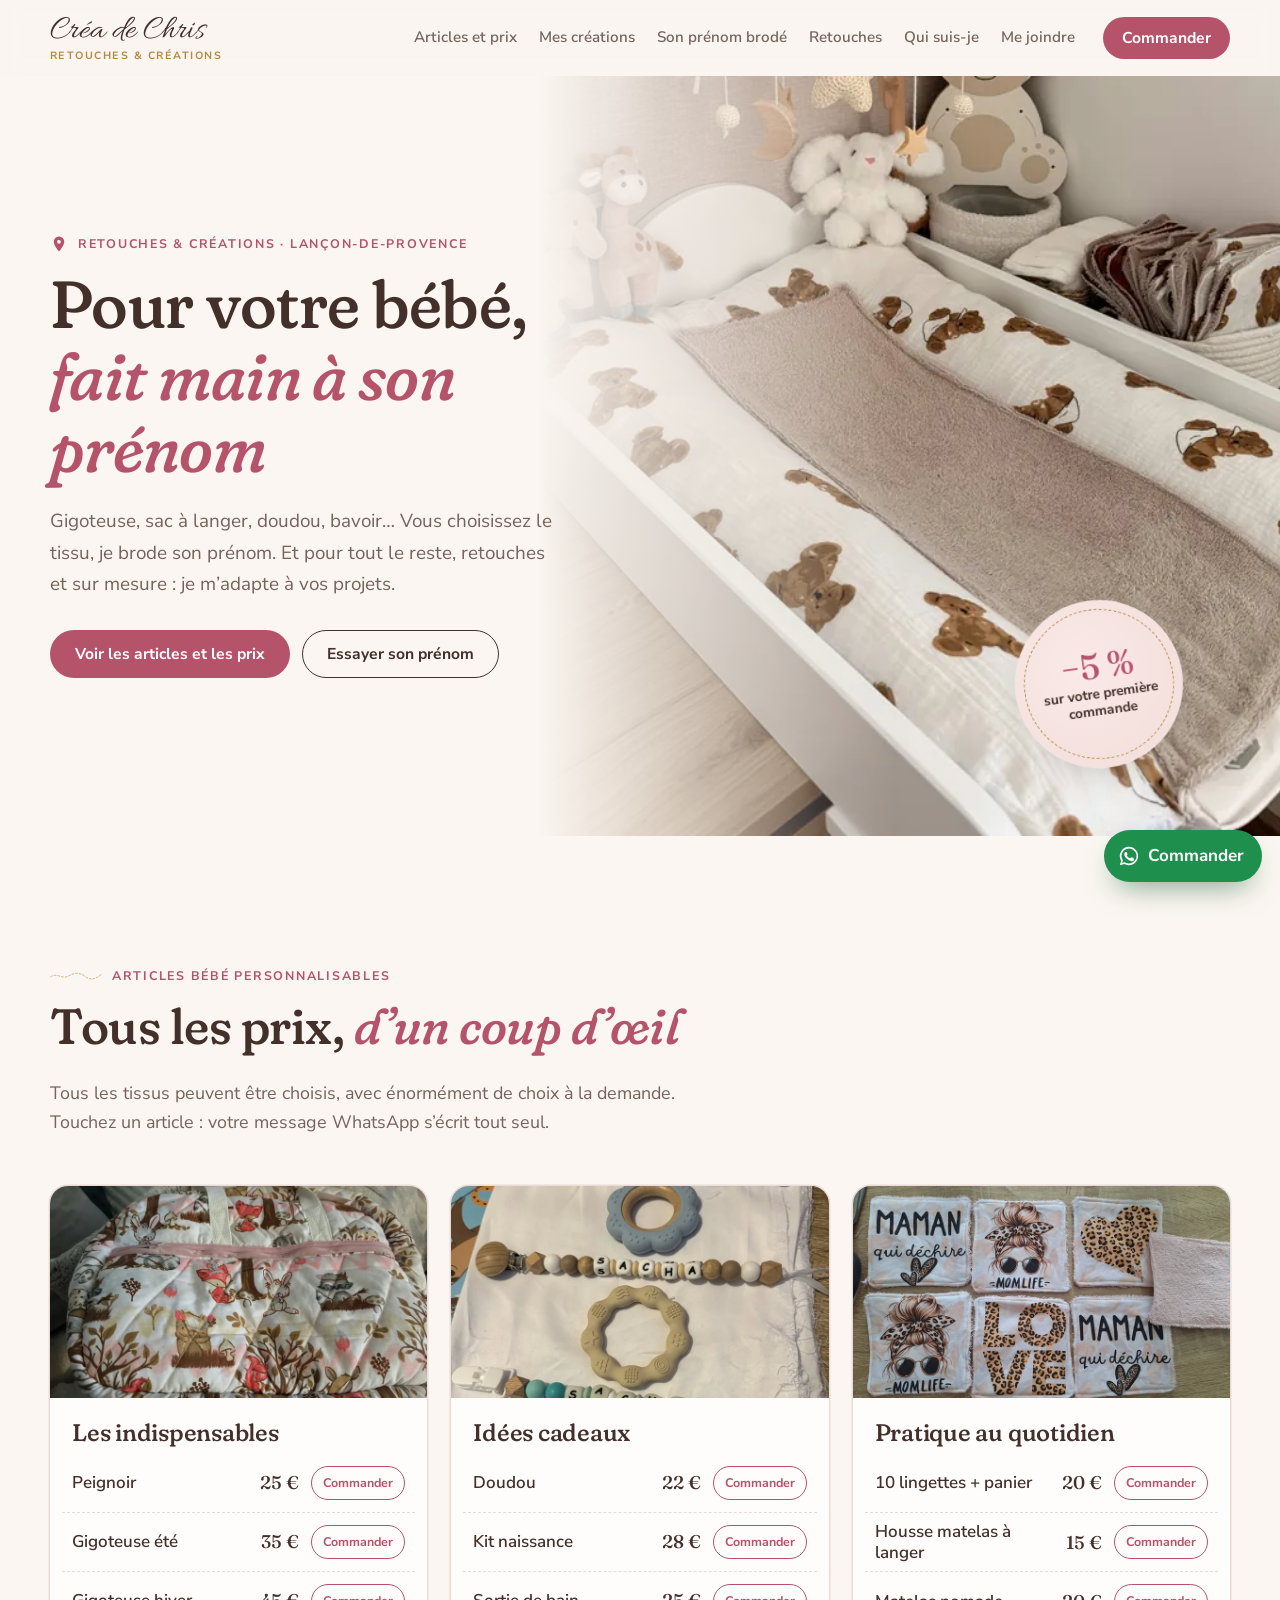
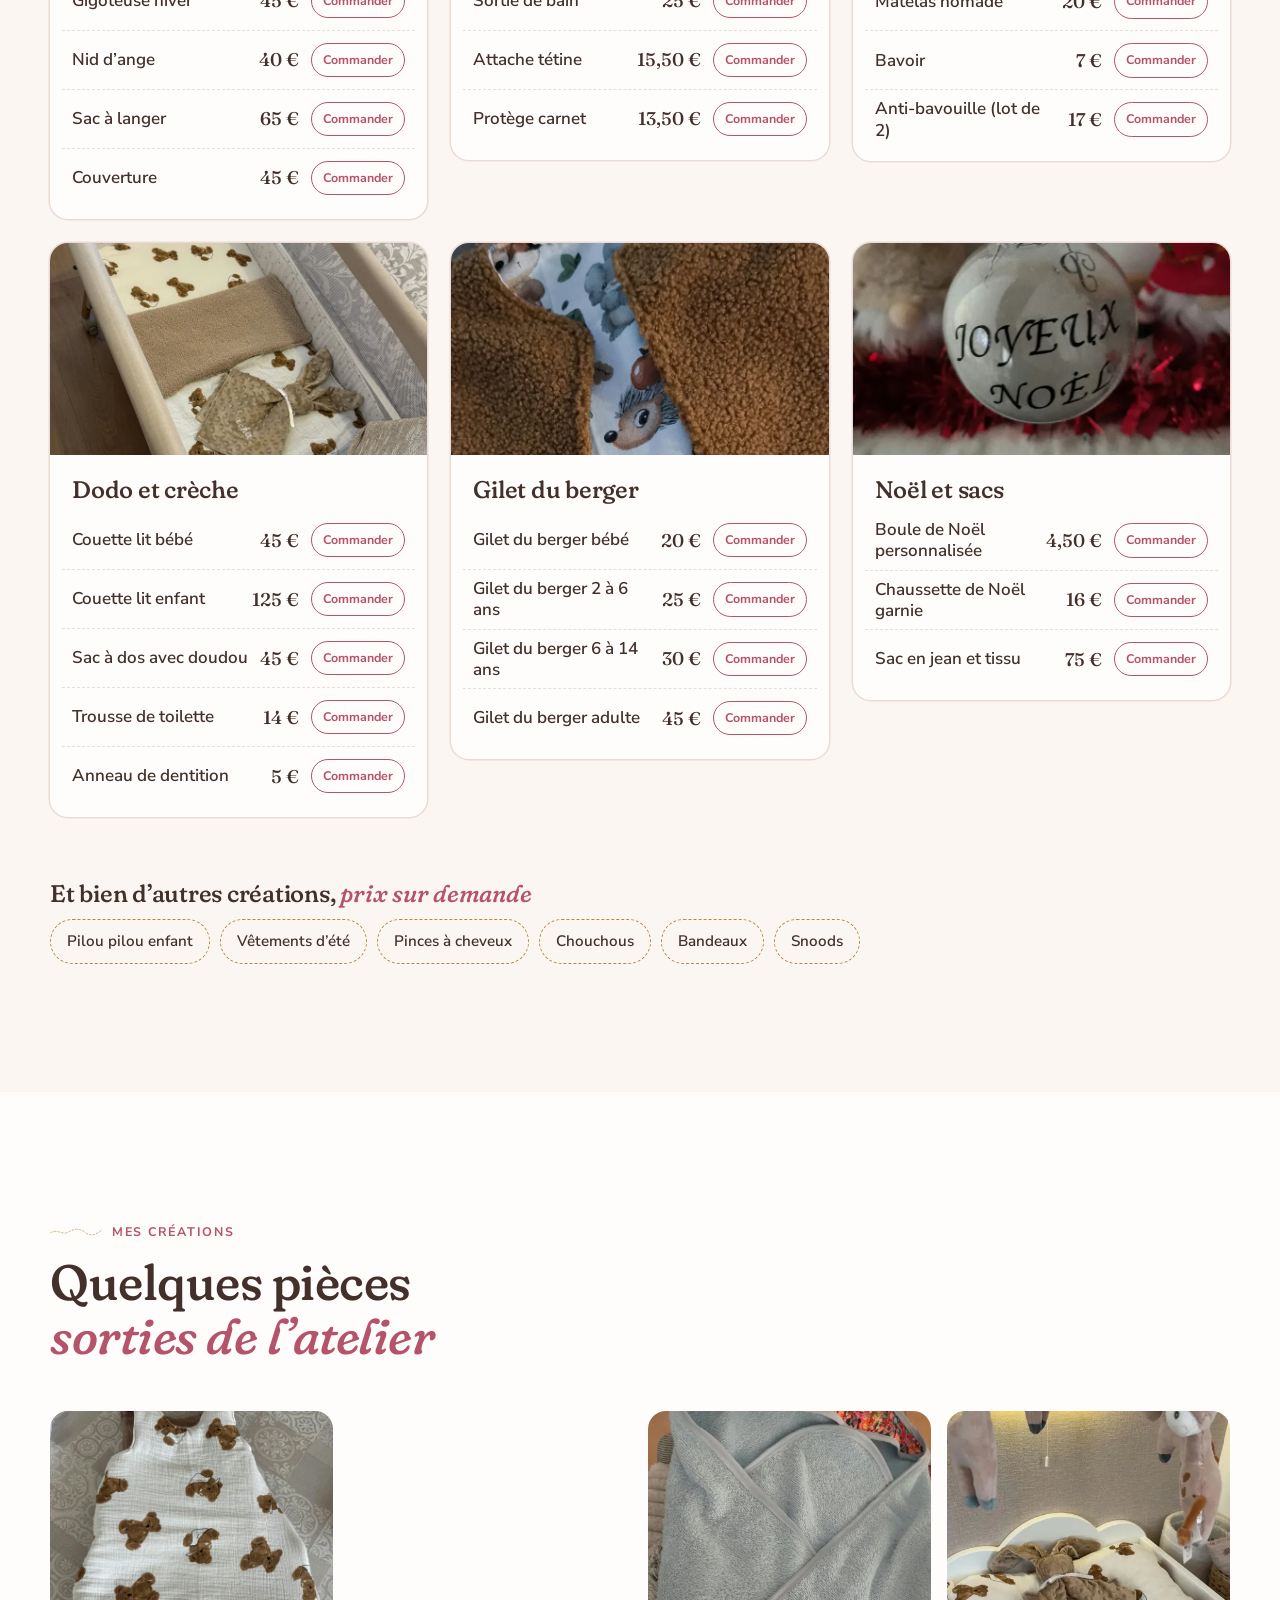
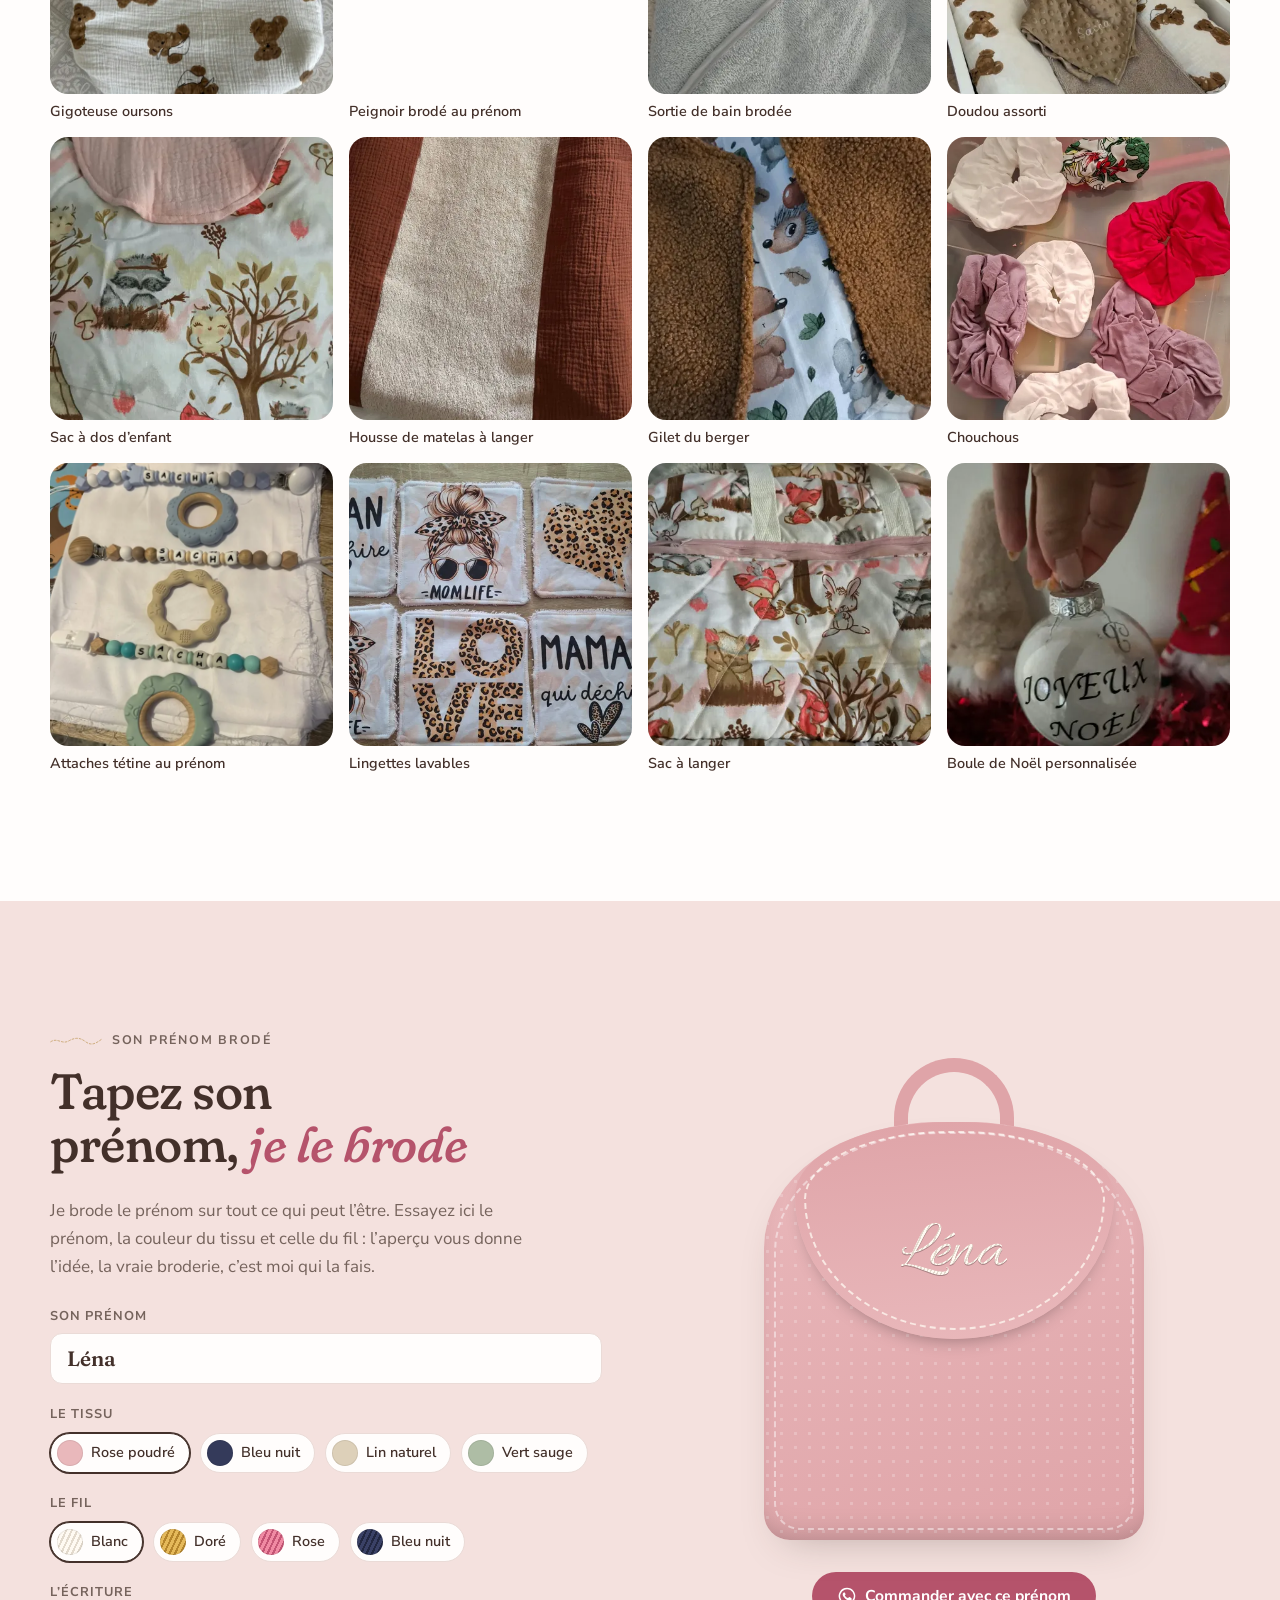
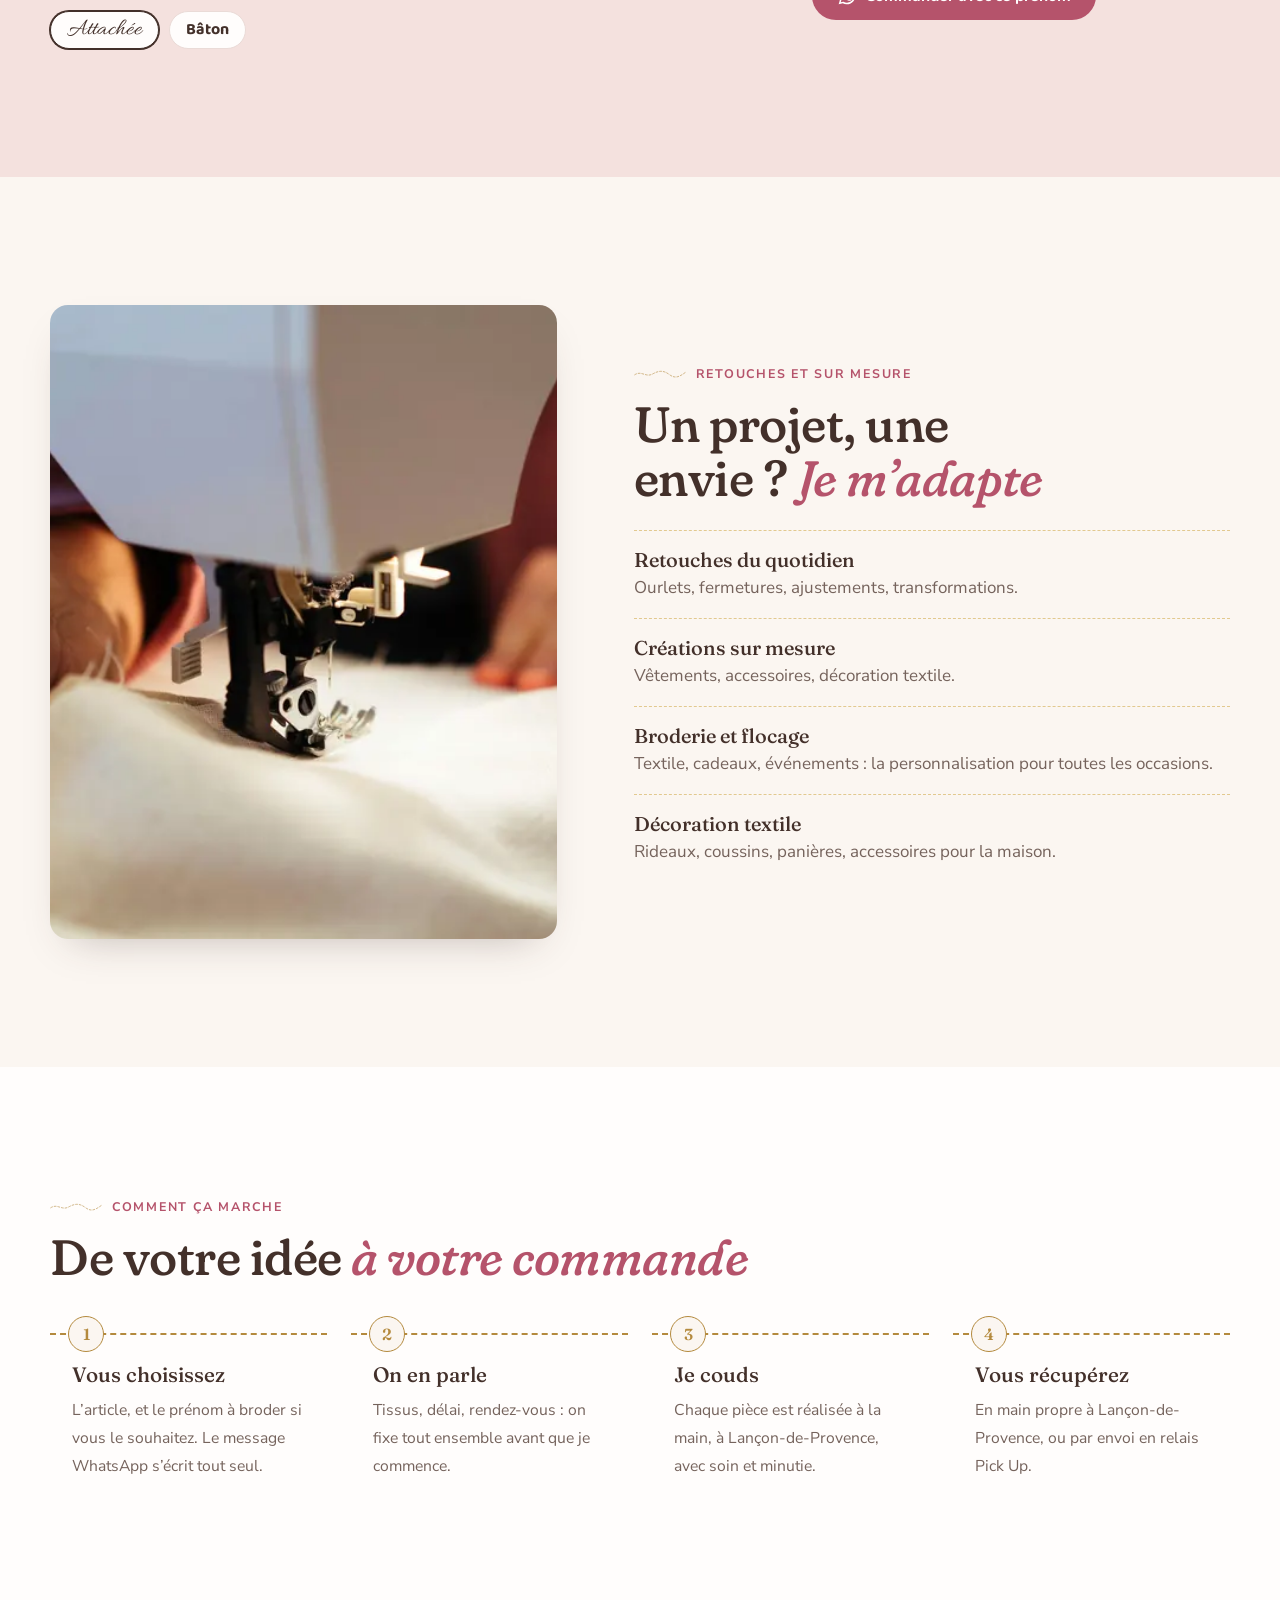
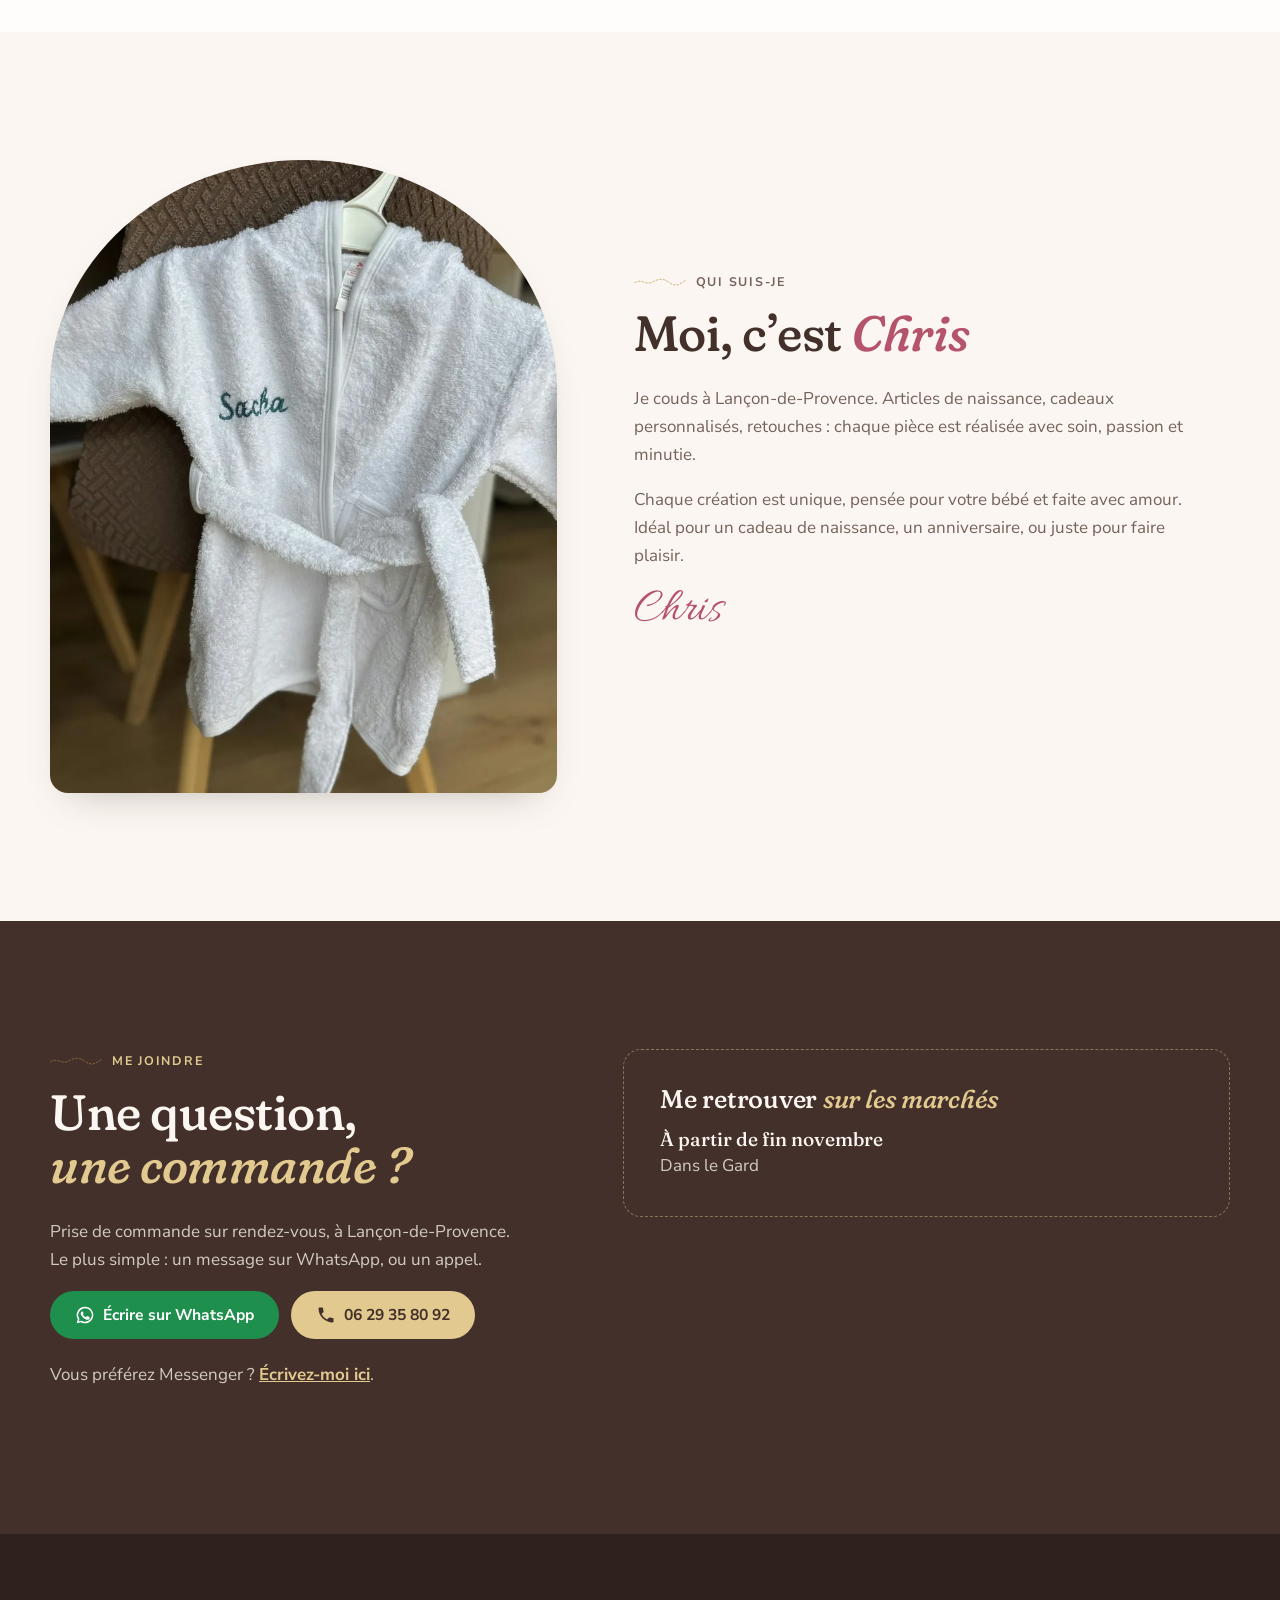
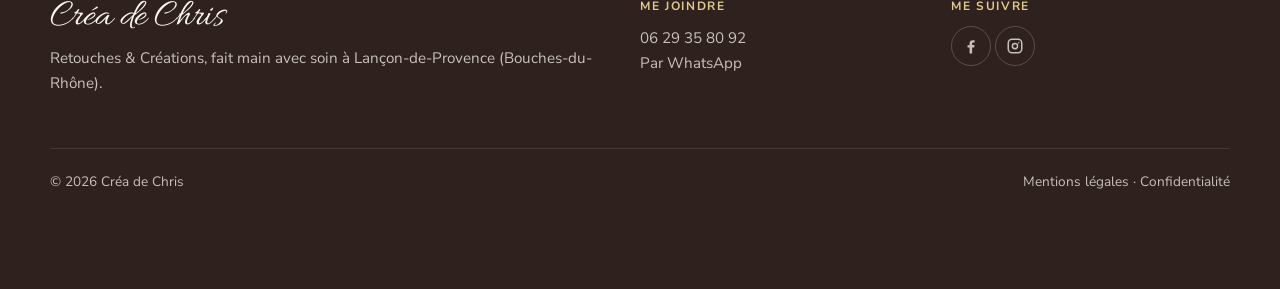
==== commit 962ed01f: "Galerie Mes creations, articles, textes et photos relies a son espace client Co-Authored-By: Claude " ====
--- a/index.html
+++ b/index.html
@@ -19,7 +19,7 @@
 <link rel="preconnect" href="https://fonts.googleapis.com">
 <link rel="preconnect" href="https://fonts.gstatic.com" crossorigin>
 <link href="https://fonts.googleapis.com/css2?family=Fraunces:ital,opsz,wght,SOFT@0,9..144,400..600,100;1,9..144,400..600,100&family=Nunito+Sans:opsz,wght@6..12,400;6..12,600;6..12,700&family=Allura&family=Baloo+2:wght@600;700&display=swap" rel="stylesheet">
-<link rel="stylesheet" href="assets/style.css?v=9">
+<link rel="stylesheet" href="assets/style.css?v=10">
 <script type="application/ld+json">{"@context":"https://schema.org","@graph":[{"@type":"LocalBusiness","@id":"https://shigyn.github.io/creadechris/#entreprise","name":"Créa de Chris","alternateName":"Les Créas de Chris","description":"Articles bébé personnalisés et faits main à Lançon-de-Provence : gigoteuses, sacs à langer, doudous, bavoirs brodés au prénom. Retouches, créations sur mesure, broderie et flocage.","telephone":"+33629358092","slogan":"Fait main avec soin","url":"https://shigyn.github.io/creadechris/","image":"https://shigyn.github.io/creadechris/photos/partage.jpg","founder":{"@type":"Person","name":"Christelle Poupardin"},"address":{"@type":"PostalAddress","addressLocality":"Lançon-de-Provence","postalCode":"13680","addressRegion":"Provence-Alpes-Côte d’Azur","addressCountry":"FR"},"areaServed":[{"@type":"Place","name":"Lançon-de-Provence"},{"@type":"Place","name":"Salon-de-Provence"},{"@type":"Place","name":"Pélissanne"},{"@type":"Place","name":"La Fare-les-Oliviers"},{"@type":"Place","name":"Rognac"},{"@type":"Place","name":"Berre-l’Étang"},{"@type":"Place","name":"Bouches-du-Rhône"}],"sameAs":["https://www.facebook.com/christelle.poupardin.5","https://www.instagram.com/creadechris/"],"makesOffer":[{"@type":"Offer","price":25,"priceCurrency":"EUR","itemOffered":{"@type":"Product","name":"Peignoir"}},{"@type":"Offer","price":35,"priceCurrency":"EUR","itemOffered":{"@type":"Product","name":"Gigoteuse été"}},{"@type":"Offer","price":45,"priceCurrency":"EUR","itemOffered":{"@type":"Product","name":"Gigoteuse hiver"}},{"@type":"Offer","price":40,"priceCurrency":"EUR","itemOffered":{"@type":"Product","name":"Nid d’ange"}},{"@type":"Offer","price":65,"priceCurrency":"EUR","itemOffered":{"@type":"Product","name":"Sac à langer"}},{"@type":"Offer","price":45,"priceCurrency":"EUR","itemOffered":{"@type":"Product","name":"Couverture"}},{"@type":"Offer","price":22,"priceCurrency":"EUR","itemOffered":{"@type":"Product","name":"Doudou"}},{"@type":"Offer","price":28,"priceCurrency":"EUR","itemOffered":{"@type":"Product","name":"Kit naissance"}},{"@type":"Offer","price":25,"priceCurrency":"EUR","itemOffered":{"@type":"Product","name":"Sortie de bain"}},{"@type":"Offer","price":15.5,"priceCurrency":"EUR","itemOffered":{"@type":"Product","name":"Attache tétine"}},{"@type":"Offer","price":13.5,"priceCurrency":"EUR","itemOffered":{"@type":"Product","name":"Protège carnet"}},{"@type":"Offer","price":20,"priceCurrency":"EUR","itemOffered":{"@type":"Product","name":"10 lingettes + panier"}},{"@type":"Offer","price":15,"priceCurrency":"EUR","itemOffered":{"@type":"Product","name":"Housse matelas à langer"}},{"@type":"Offer","price":20,"priceCurrency":"EUR","itemOffered":{"@type":"Product","name":"Matelas nomade"}},{"@type":"Offer","price":7,"priceCurrency":"EUR","itemOffered":{"@type":"Product","name":"Bavoir"}},{"@type":"Offer","price":17,"priceCurrency":"EUR","itemOffered":{"@type":"Product","name":"Anti-bavouille (lot de 2)"}},{"@type":"Offer","price":45,"priceCurrency":"EUR","itemOffered":{"@type":"Product","name":"Couette lit bébé"}},{"@type":"Offer","price":125,"priceCurrency":"EUR","itemOffered":{"@type":"Product","name":"Couette lit enfant"}},{"@type":"Offer","price":45,"priceCurrency":"EUR","itemOffered":{"@type":"Product","name":"Sac à dos avec doudou"}},{"@type":"Offer","price":14,"priceCurrency":"EUR","itemOffered":{"@type":"Product","name":"Trousse de toilette"}},{"@type":"Offer","price":5,"priceCurrency":"EUR","itemOffered":{"@type":"Product","name":"Anneau de dentition"}},{"@type":"Offer","price":20,"priceCurrency":"EUR","itemOffered":{"@type":"Product","name":"Gilet du berger bébé"}},{"@type":"Offer","price":25,"priceCurrency":"EUR","itemOffered":{"@type":"Product","name":"Gilet du berger 2 à 6 ans"}},{"@type":"Offer","price":30,"priceCurrency":"EUR","itemOffered":{"@type":"Product","name":"Gilet du berger 6 à 14 ans"}},{"@type":"Offer","price":45,"priceCurrency":"EUR","itemOffered":{"@type":"Product","name":"Gilet du berger adulte"}},{"@type":"Offer","price":4.5,"priceCurrency":"EUR","itemOffered":{"@type":"Product","name":"Boule de Noël personnalisée"}},{"@type":"Offer","price":16,"priceCurrency":"EUR","itemOffered":{"@type":"Product","name":"Chaussette de Noël garnie"}},{"@type":"Offer","price":75,"priceCurrency":"EUR","itemOffered":{"@type":"Product","name":"Sac en jean et tissu"}}]},{"@type":"WebSite","url":"https://shigyn.github.io/creadechris/","name":"Créa de Chris","inLanguage":"fr-FR"}]}</script>
 </head>
 <body class="accueil">
@@ -33,6 +33,7 @@
     </a>
     <nav class="nav" aria-label="Navigation principale">
       <a href="#articles">Articles et prix</a>
+      <a href="#creations">Mes créations</a>
       <a href="#prenom">Son prénom brodé</a>
       <a href="#retouches">Retouches</a>
       <a href="#chris">Qui suis-je</a>
@@ -43,6 +44,7 @@
   </div>
   <div class="menu-mobile" id="menu-mobile" hidden>
     <a href="#articles">Articles et prix</a>
+    <a href="#creations">Mes créations</a>
     <a href="#prenom">Son prénom brodé</a>
     <a href="#retouches">Retouches</a>
     <a href="#chris">Qui suis-je</a>
@@ -54,12 +56,12 @@
 <main id="contenu">
 
 <section class="hero">
-  <div class="hero-photo"><img src="photos/chambre-table-a-langer-800.webp" srcset="photos/chambre-table-a-langer-800.webp 800w, photos/chambre-table-a-langer-1600.webp 1536w" sizes="(min-width: 900px) 58vw, 100vw" alt="Chambre de bébé : table à langer habillée d’une housse à motifs d’oursons, doudous et mobile" width="1536" height="1152" fetchpriority="high" decoding="async"></div>
+  <div class="hero-photo"><img data-editable-zone="cdc_photo_hero" src="photos/chambre-table-a-langer-800.webp" srcset="photos/chambre-table-a-langer-800.webp 800w, photos/chambre-table-a-langer-1600.webp 1536w" sizes="(min-width: 900px) 58vw, 100vw" alt="Chambre de bébé : table à langer habillée d’une housse à motifs d’oursons, doudous et mobile" width="1536" height="1152" fetchpriority="high" decoding="async"></div>
   <div class="cadre hero-in">
     <div class="hero-texte">
       <p class="surtitre hero-anim"><svg viewBox="0 0 24 24" aria-hidden="true"><path d="M12 2a7 7 0 0 0-7 7c0 5.2 7 13 7 13s7-7.8 7-13a7 7 0 0 0-7-7zm0 9.5A2.5 2.5 0 1 1 12 6.5a2.5 2.5 0 0 1 0 5z"/></svg> Retouches &amp; Créations · Lançon-de-Provence</p>
-      <h1 class="hero-anim">Pour votre bébé,<br><em>fait main à son prénom</em></h1>
-      <p class="hero-chapo hero-anim">Gigoteuse, sac à langer, doudou, bavoir… Vous choisissez le tissu, je brode son prénom. Et pour tout le reste, retouches et sur mesure : je m’adapte à vos projets.</p>
+      <h1 class="hero-anim"><span data-editable-zone="cdc_hero_titre">Pour votre bébé,</span><br><em data-editable-zone="cdc_hero_accent">fait main à son prénom</em></h1>
+      <p class="hero-chapo hero-anim" data-editable-zone="cdc_hero_chapo">Gigoteuse, sac à langer, doudou, bavoir… Vous choisissez le tissu, je brode son prénom. Et pour tout le reste, retouches et sur mesure : je m’adapte à vos projets.</p>
       <div class="actions hero-anim">
         <a class="bouton bouton-plein" href="#articles">Voir les articles et les prix</a>
         <a class="bouton bouton-ligne" href="#prenom">Essayer son prénom</a>
@@ -74,11 +76,11 @@
     <div class="tete-section reveler">
       <p class="surtitre"><svg class="fil" viewBox="0 0 140 24" aria-hidden="true"><path d="M2 14c18-12 30 8 48-2s30-10 46 2 28 4 42-6" fill="none" stroke="currentColor" stroke-width="1.6" stroke-linecap="round" stroke-dasharray="5 5"/></svg> Articles bébé personnalisables</p>
       <h2>Tous les prix, <em>d’un coup d’œil</em></h2>
-      <p class="chapo">Tous les tissus peuvent être choisis, avec énormément de choix à la demande. Touchez un article : votre message WhatsApp s’écrit tout seul.</p>
+      <p class="chapo" data-editable-zone="cdc_articles_chapo">Tous les tissus peuvent être choisis, avec énormément de choix à la demande. Touchez un article : votre message WhatsApp s’écrit tout seul.</p>
     </div>
     <div class="carte">
-      <div class="carte-groupe reveler">
-        <figure><img src="photos/sac-a-langer-foret-800.webp" srcset="photos/sac-a-langer-foret-800.webp 800w, photos/sac-a-langer-foret-1600.webp 1600w" sizes="(min-width: 1100px) 30vw, (min-width: 720px) 45vw, 90vw" alt="Sac à langer matelassé à motifs d’animaux de la forêt, fermeture rose" width="1600" height="900" loading="lazy" decoding="async"></figure>
+      <div class="carte-groupe reveler" data-categorie="Les indispensables">
+        <figure><img data-editable-zone="cdc_photo_groupe_1" src="photos/sac-a-langer-foret-800.webp" srcset="photos/sac-a-langer-foret-800.webp 800w, photos/sac-a-langer-foret-1600.webp 1600w" sizes="(min-width: 1100px) 30vw, (min-width: 720px) 45vw, 90vw" alt="Sac à langer matelassé à motifs d’animaux de la forêt, fermeture rose" width="1600" height="900" loading="lazy" decoding="async"></figure>
         <h3>Les indispensables</h3>
         <ul>
           <li><a class="article" href="#contact" data-commander="peignoir"><span class="article-nom">Peignoir</span><span class="article-prix">25 €</span><span class="article-cmd">Commander</span></a></li>
@@ -89,8 +91,8 @@
           <li><a class="article" href="#contact" data-commander="couverture"><span class="article-nom">Couverture</span><span class="article-prix">45 €</span><span class="article-cmd">Commander</span></a></li>
         </ul>
       </div>
-      <div class="carte-groupe reveler">
-        <figure><img src="photos/attaches-tetine-prenom-800.webp" srcset="photos/attaches-tetine-prenom-800.webp 800w, photos/attaches-tetine-prenom-1600.webp 1536w" sizes="(min-width: 1100px) 30vw, (min-width: 720px) 45vw, 90vw" alt="Attaches tétine en perles avec un prénom et anneaux de dentition assortis" width="1536" height="864" loading="lazy" decoding="async"></figure>
+      <div class="carte-groupe reveler" data-categorie="Idées cadeaux">
+        <figure><img data-editable-zone="cdc_photo_groupe_2" src="photos/attaches-tetine-prenom-800.webp" srcset="photos/attaches-tetine-prenom-800.webp 800w, photos/attaches-tetine-prenom-1600.webp 1536w" sizes="(min-width: 1100px) 30vw, (min-width: 720px) 45vw, 90vw" alt="Attaches tétine en perles avec un prénom et anneaux de dentition assortis" width="1536" height="864" loading="lazy" decoding="async"></figure>
         <h3>Idées cadeaux</h3>
         <ul>
           <li><a class="article" href="#contact" data-commander="doudou"><span class="article-nom">Doudou</span><span class="article-prix">22 €</span><span class="article-cmd">Commander</span></a></li>
@@ -100,8 +102,8 @@
           <li><a class="article" href="#contact" data-commander="protege-carnet"><span class="article-nom">Protège carnet</span><span class="article-prix">13,50 €</span><span class="article-cmd">Commander</span></a></li>
         </ul>
       </div>
-      <div class="carte-groupe reveler">
-        <figure><img src="photos/lingettes-lavables-800.webp" srcset="photos/lingettes-lavables-800.webp 800w, photos/lingettes-lavables-1600.webp 1600w" sizes="(min-width: 1100px) 30vw, (min-width: 720px) 45vw, 90vw" alt="Lingettes lavables imprimées en éponge rose" width="1600" height="900" loading="lazy" decoding="async"></figure>
+      <div class="carte-groupe reveler" data-categorie="Pratique au quotidien">
+        <figure><img data-editable-zone="cdc_photo_groupe_3" src="photos/lingettes-lavables-800.webp" srcset="photos/lingettes-lavables-800.webp 800w, photos/lingettes-lavables-1600.webp 1600w" sizes="(min-width: 1100px) 30vw, (min-width: 720px) 45vw, 90vw" alt="Lingettes lavables imprimées en éponge rose" width="1600" height="900" loading="lazy" decoding="async"></figure>
         <h3>Pratique au quotidien</h3>
         <ul>
           <li><a class="article" href="#contact" data-commander="lingettes"><span class="article-nom">10 lingettes + panier</span><span class="article-prix">20 €</span><span class="article-cmd">Commander</span></a></li>
@@ -111,8 +113,8 @@
           <li><a class="article" href="#contact" data-commander="anti-bavouille"><span class="article-nom">Anti-bavouille (lot de 2)</span><span class="article-prix">17 €</span><span class="article-cmd">Commander</span></a></li>
         </ul>
       </div>
-      <div class="carte-groupe reveler">
-        <figure><img src="photos/berceau-oursons-800.webp" srcset="photos/berceau-oursons-800.webp 800w, photos/berceau-oursons-1600.webp 1536w" sizes="(min-width: 1100px) 30vw, (min-width: 720px) 45vw, 90vw" alt="Berceau habillé d’un drap à motifs d’oursons, avec sa couverture et son doudou assortis" width="1536" height="864" loading="lazy" decoding="async"></figure>
+      <div class="carte-groupe reveler" data-categorie="Dodo et crèche">
+        <figure><img data-editable-zone="cdc_photo_groupe_4" src="photos/berceau-oursons-800.webp" srcset="photos/berceau-oursons-800.webp 800w, photos/berceau-oursons-1600.webp 1536w" sizes="(min-width: 1100px) 30vw, (min-width: 720px) 45vw, 90vw" alt="Berceau habillé d’un drap à motifs d’oursons, avec sa couverture et son doudou assortis" width="1536" height="864" loading="lazy" decoding="async"></figure>
         <h3>Dodo et crèche</h3>
         <ul>
           <li><a class="article" href="#contact" data-commander="couette-bebe"><span class="article-nom">Couette lit bébé</span><span class="article-prix">45 €</span><span class="article-cmd">Commander</span></a></li>
@@ -122,8 +124,8 @@
           <li><a class="article" href="#contact" data-commander="anneau"><span class="article-nom">Anneau de dentition</span><span class="article-prix">5 €</span><span class="article-cmd">Commander</span></a></li>
         </ul>
       </div>
-      <div class="carte-groupe reveler">
-        <figure><img src="photos/gilet-berger-bouclette-800.webp" srcset="photos/gilet-berger-bouclette-800.webp 800w, photos/gilet-berger-bouclette-1600.webp 1080w" sizes="(min-width: 1100px) 30vw, (min-width: 720px) 45vw, 90vw" alt="Gilet du berger en bouclette camel, doublé d’un tissu à petits animaux" width="1080" height="608" loading="lazy" decoding="async"></figure>
+      <div class="carte-groupe reveler" data-categorie="Gilet du berger">
+        <figure><img data-editable-zone="cdc_photo_groupe_5" src="photos/gilet-berger-bouclette-800.webp" srcset="photos/gilet-berger-bouclette-800.webp 800w, photos/gilet-berger-bouclette-1600.webp 1080w" sizes="(min-width: 1100px) 30vw, (min-width: 720px) 45vw, 90vw" alt="Gilet du berger en bouclette camel, doublé d’un tissu à petits animaux" width="1080" height="608" loading="lazy" decoding="async"></figure>
         <h3>Gilet du berger</h3>
         <ul>
           <li><a class="article" href="#contact" data-commander="gilet-bebe"><span class="article-nom">Gilet du berger bébé</span><span class="article-prix">20 €</span><span class="article-cmd">Commander</span></a></li>
@@ -132,8 +134,8 @@
           <li><a class="article" href="#contact" data-commander="gilet-adulte"><span class="article-nom">Gilet du berger adulte</span><span class="article-prix">45 €</span><span class="article-cmd">Commander</span></a></li>
         </ul>
       </div>
-      <div class="carte-groupe reveler">
-        <figure><img src="photos/boule-de-noel-800.webp" srcset="photos/boule-de-noel-800.webp 800w, photos/boule-de-noel-1600.webp 1080w" sizes="(min-width: 1100px) 30vw, (min-width: 720px) 45vw, 90vw" alt="Boule de Noël personnalisée « Joyeux Noël »" width="1080" height="608" loading="lazy" decoding="async"></figure>
+      <div class="carte-groupe reveler" data-categorie="Noël et sacs">
+        <figure><img data-editable-zone="cdc_photo_groupe_6" src="photos/boule-de-noel-800.webp" srcset="photos/boule-de-noel-800.webp 800w, photos/boule-de-noel-1600.webp 1080w" sizes="(min-width: 1100px) 30vw, (min-width: 720px) 45vw, 90vw" alt="Boule de Noël personnalisée « Joyeux Noël »" width="1080" height="608" loading="lazy" decoding="async"></figure>
         <h3>Noël et sacs</h3>
         <ul>
           <li><a class="article" href="#contact" data-commander="boule-noel"><span class="article-nom">Boule de Noël personnalisée</span><span class="article-prix">4,50 €</span><span class="article-cmd">Commander</span></a></li>
@@ -152,6 +154,29 @@
         <a href="#contact" data-commander="bandeaux">Bandeaux</a>
         <a href="#contact" data-commander="snoods">Snoods</a>
       </div>
+    </div>
+  </div>
+</section>
+
+<section class="section section-papier" id="creations">
+  <div class="cadre">
+    <div class="tete-section reveler">
+      <p class="surtitre"><svg class="fil" viewBox="0 0 140 24" aria-hidden="true"><path d="M2 14c18-12 30 8 48-2s30-10 46 2 28 4 42-6" fill="none" stroke="currentColor" stroke-width="1.6" stroke-linecap="round" stroke-dasharray="5 5"/></svg> Mes créations</p>
+      <h2>Quelques pièces <em>sorties de l’atelier</em></h2>
+    </div>
+    <div class="galerie reveler" data-galerie>
+      <figure><img src="photos/g-gigoteuse-800.webp" srcset="photos/g-gigoteuse-800.webp 800w, photos/g-gigoteuse-1600.webp 900w" sizes="(min-width: 900px) 25vw, 50vw" alt="Gigoteuse oursons" width="900" height="1200" loading="lazy" decoding="async"><figcaption>Gigoteuse oursons</figcaption></figure>
+      <figure><img src="photos/g-peignoir-800.webp" srcset="photos/g-peignoir-800.webp 800w, photos/g-peignoir-1600.webp 900w" sizes="(min-width: 900px) 25vw, 50vw" alt="Peignoir brodé au prénom" width="900" height="1200" loading="lazy" decoding="async"><figcaption>Peignoir brodé au prénom</figcaption></figure>
+      <figure><img src="photos/g-sortie-de-bain-800.webp" alt="Sortie de bain brodée" width="675" height="1200" loading="lazy" decoding="async"><figcaption>Sortie de bain brodée</figcaption></figure>
+      <figure><img src="photos/g-doudou-800.webp" alt="Doudou assorti" width="675" height="1200" loading="lazy" decoding="async"><figcaption>Doudou assorti</figcaption></figure>
+      <figure><img src="photos/g-sac-a-dos-800.webp" alt="Sac à dos d’enfant" width="675" height="1200" loading="lazy" decoding="async"><figcaption>Sac à dos d’enfant</figcaption></figure>
+      <figure><img src="photos/g-housse-800.webp" srcset="photos/g-housse-800.webp 800w, photos/g-housse-1600.webp 804w" sizes="(min-width: 900px) 25vw, 50vw" alt="Housse de matelas à langer" width="804" height="1200" loading="lazy" decoding="async"><figcaption>Housse de matelas à langer</figcaption></figure>
+      <figure><img src="photos/g-gilet-800.webp" alt="Gilet du berger" width="675" height="1200" loading="lazy" decoding="async"><figcaption>Gilet du berger</figcaption></figure>
+      <figure><img src="photos/g-chouchous-800.webp" srcset="photos/g-chouchous-800.webp 800w, photos/g-chouchous-1600.webp 803w" sizes="(min-width: 900px) 25vw, 50vw" alt="Chouchous" width="803" height="1200" loading="lazy" decoding="async"><figcaption>Chouchous</figcaption></figure>
+      <figure><img src="photos/g-attaches-tetine-800.webp" srcset="photos/g-attaches-tetine-800.webp 800w, photos/g-attaches-tetine-1600.webp 900w" sizes="(min-width: 900px) 25vw, 50vw" alt="Attaches tétine au prénom" width="900" height="1200" loading="lazy" decoding="async"><figcaption>Attaches tétine au prénom</figcaption></figure>
+      <figure><img src="photos/g-lingettes-800.webp" srcset="photos/g-lingettes-800.webp 800w, photos/g-lingettes-1600.webp 1200w" sizes="(min-width: 900px) 25vw, 50vw" alt="Lingettes lavables" width="1200" height="675" loading="lazy" decoding="async"><figcaption>Lingettes lavables</figcaption></figure>
+      <figure><img src="photos/g-sac-a-langer-800.webp" srcset="photos/g-sac-a-langer-800.webp 800w, photos/g-sac-a-langer-1600.webp 1200w" sizes="(min-width: 900px) 25vw, 50vw" alt="Sac à langer" width="1200" height="675" loading="lazy" decoding="async"><figcaption>Sac à langer</figcaption></figure>
+      <figure><img src="photos/g-boule-de-noel-800.webp" alt="Boule de Noël personnalisée" width="675" height="1200" loading="lazy" decoding="async"><figcaption>Boule de Noël personnalisée</figcaption></figure>
     </div>
   </div>
 </section>
@@ -190,7 +215,7 @@
 
 <section class="section" id="retouches">
   <div class="cadre services">
-    <figure class="services-photo reveler"><img src="photos/couture-machine-mains-800.webp" srcset="photos/couture-machine-mains-800.webp 800w, photos/couture-machine-mains-1600.webp 1600w" sizes="(min-width: 900px) 42vw, 90vw" alt="Mains qui guident un tissu sous le pied de la machine à coudre" width="1600" height="1067" loading="lazy" decoding="async"></figure>
+    <figure class="services-photo reveler"><img data-editable-zone="cdc_photo_atelier" src="photos/couture-machine-mains-800.webp" srcset="photos/couture-machine-mains-800.webp 800w, photos/couture-machine-mains-1600.webp 1600w" sizes="(min-width: 900px) 42vw, 90vw" alt="Mains qui guident un tissu sous le pied de la machine à coudre" width="1600" height="1067" loading="lazy" decoding="async"></figure>
     <div class="reveler">
       <p class="surtitre"><svg class="fil" viewBox="0 0 140 24" aria-hidden="true"><path d="M2 14c18-12 30 8 48-2s30-10 46 2 28 4 42-6" fill="none" stroke="currentColor" stroke-width="1.6" stroke-linecap="round" stroke-dasharray="5 5"/></svg> Retouches et sur mesure</p>
       <h2>Un projet, une envie ? <em>Je m’adapte</em></h2>
@@ -221,12 +246,12 @@
 
 <section class="section" id="chris">
   <div class="cadre chris">
-    <figure class="chris-photo reveler"><img src="photos/peignoir-brode-800.webp" srcset="photos/peignoir-brode-800.webp 800w, photos/peignoir-brode-1600.webp 1170w" sizes="(min-width: 900px) 34vw, 90vw" alt="Petit peignoir blanc en éponge, brodé d’un prénom en vert" width="1170" height="1462" loading="lazy" decoding="async"></figure>
+    <figure class="chris-photo reveler"><img data-editable-zone="cdc_photo_chris" src="photos/peignoir-brode-800.webp" srcset="photos/peignoir-brode-800.webp 800w, photos/peignoir-brode-1600.webp 1170w" sizes="(min-width: 900px) 34vw, 90vw" alt="Petit peignoir blanc en éponge, brodé d’un prénom en vert" width="1170" height="1462" loading="lazy" decoding="async"></figure>
     <div class="chris-texte reveler">
       <p class="surtitre"><svg class="fil" viewBox="0 0 140 24" aria-hidden="true"><path d="M2 14c18-12 30 8 48-2s30-10 46 2 28 4 42-6" fill="none" stroke="currentColor" stroke-width="1.6" stroke-linecap="round" stroke-dasharray="5 5"/></svg> Qui suis-je</p>
       <h2>Moi, c’est <em>Chris</em></h2>
-      <p>Je couds à Lançon-de-Provence. Articles de naissance, cadeaux personnalisés, retouches : chaque pièce est réalisée avec soin, passion et minutie.</p>
-      <p>Chaque création est unique, pensée pour votre bébé et faite avec amour. Idéal pour un cadeau de naissance, un anniversaire, ou juste pour faire plaisir.</p>
+      <p data-editable-zone="cdc_chris_texte_1">Je couds à Lançon-de-Provence. Articles de naissance, cadeaux personnalisés, retouches : chaque pièce est réalisée avec soin, passion et minutie.</p>
+      <p data-editable-zone="cdc_chris_texte_2">Chaque création est unique, pensée pour votre bébé et faite avec amour. Idéal pour un cadeau de naissance, un anniversaire, ou juste pour faire plaisir.</p>
       <p class="signature">Chris</p>
     </div>
   </div>
@@ -237,7 +262,7 @@
     <div class="commande-texte reveler">
       <p class="surtitre"><svg class="fil" viewBox="0 0 140 24" aria-hidden="true"><path d="M2 14c18-12 30 8 48-2s30-10 46 2 28 4 42-6" fill="none" stroke="currentColor" stroke-width="1.6" stroke-linecap="round" stroke-dasharray="5 5"/></svg> Me joindre</p>
       <h2>Une question, <em>une commande ?</em></h2>
-      <p>Prise de commande sur rendez-vous, à Lançon-de-Provence. Le plus simple : un message sur WhatsApp, ou un appel.</p>
+      <p data-editable-zone="cdc_contact_texte">Prise de commande sur rendez-vous, à Lançon-de-Provence. Le plus simple : un message sur WhatsApp, ou un appel.</p>
       <div class="actions">
         <a class="bouton bouton-wa" href="https://wa.me/33629358092" target="_blank" rel="noopener"><svg viewBox="0 0 24 24" aria-hidden="true"><path d="M12 2a10 10 0 0 0-8.6 15.1L2 22l5-1.3A10 10 0 1 0 12 2zm0 18.2a8.2 8.2 0 0 1-4.2-1.2l-.3-.2-3 .8.8-2.9-.2-.3A8.2 8.2 0 1 1 12 20.2zm4.5-6.1c-.2-.1-1.5-.7-1.7-.8s-.4-.1-.6.1-.6.8-.8 1-.3.2-.5.1a6.7 6.7 0 0 1-3.3-2.9c-.3-.4.2-.4.7-1.3.1-.2 0-.3 0-.4l-.8-1.8c-.2-.5-.4-.4-.6-.4h-.5a1 1 0 0 0-.7.3 3 3 0 0 0-.9 2.2 5.2 5.2 0 0 0 1.1 2.8 11.8 11.8 0 0 0 4.6 4c1.7.7 2.4.8 3.2.7a2.8 2.8 0 0 0 1.8-1.3 2.3 2.3 0 0 0 .2-1.3c-.1-.1-.3-.2-.5-.3z"/></svg> Écrire sur WhatsApp</a>
         <a class="bouton bouton-or" href="tel:+33629358092"><svg viewBox="0 0 24 24" aria-hidden="true"><path d="M6.6 10.8a15 15 0 0 0 6.6 6.6l2.2-2.2c.3-.3.7-.4 1-.2 1.1.4 2.3.6 3.6.6.6 0 1 .4 1 1V20c0 .6-.4 1-1 1A17 17 0 0 1 3 4c0-.6.4-1 1-1h3.5c.6 0 1 .4 1 1 0 1.3.2 2.5.6 3.6.1.3 0 .7-.2 1z"/></svg> 06 29 35 80 92</a>
@@ -247,8 +272,9 @@
     <div class="marches reveler">
       <h3>Me retrouver <em>sur les marchés</em></h3>
       <ul>
-        <li data-jusquau="2026-11-08"><b>Le 8 novembre</b><span>Salon-de-Provence, Fontaine Moussue</span></li>
-        <li><b>À partir de fin novembre</b><span>Dans le Gard</span></li>
+        <li data-marche="1" data-jusquau="2026-11-08" data-texte="Le 8 novembre"><b data-editable-zone="cdc_marche_1_quand">Le 8 novembre</b><span data-editable-zone="cdc_marche_1_ou">Salon-de-Provence, Fontaine Moussue</span></li>
+        <li data-marche="2"><b data-editable-zone="cdc_marche_2_quand">À partir de fin novembre</b><span data-editable-zone="cdc_marche_2_ou">Dans le Gard</span></li>
+        <li data-marche="3" hidden><b data-editable-zone="cdc_marche_3_quand"></b><span data-editable-zone="cdc_marche_3_ou"></span></li>
       </ul>
     </div>
   </div>
@@ -286,8 +312,8 @@
     <label class="champ"><span>Ce que vous voulez</span>
       <select name="modele" data-commande-modele required>
         <option value="">Choisissez…</option>
-        <optgroup label="Les indispensables"><option value="peignoir">Peignoir (25 €)</option><option value="gigoteuse-ete">Gigoteuse été (35 €)</option><option value="gigoteuse-hiver">Gigoteuse hiver (45 €)</option><option value="nid-d-ange">Nid d’ange (40 €)</option><option value="sac-a-langer">Sac à langer (65 €)</option><option value="couverture">Couverture (45 €)</option></optgroup><optgroup label="Idées cadeaux"><option value="doudou">Doudou (22 €)</option><option value="kit-naissance">Kit naissance (28 €)</option><option value="sortie-de-bain">Sortie de bain (25 €)</option><option value="attache-tetine">Attache tétine (15,50 €)</option><option value="protege-carnet">Protège carnet (13,50 €)</option></optgroup><optgroup label="Pratique au quotidien"><option value="lingettes">10 lingettes + panier (20 €)</option><option value="housse-matelas">Housse matelas à langer (15 €)</option><option value="matelas-nomade">Matelas nomade (20 €)</option><option value="bavoir">Bavoir (7 €)</option><option value="anti-bavouille">Anti-bavouille (lot de 2) (17 €)</option></optgroup><optgroup label="Dodo et crèche"><option value="couette-bebe">Couette lit bébé (45 €)</option><option value="couette-enfant">Couette lit enfant (125 €)</option><option value="set-creche">Sac à dos avec doudou (45 €)</option><option value="trousse">Trousse de toilette (14 €)</option><option value="anneau">Anneau de dentition (5 €)</option></optgroup><optgroup label="Gilet du berger"><option value="gilet-bebe">Gilet du berger bébé (20 €)</option><option value="gilet-2-6">Gilet du berger 2 à 6 ans (25 €)</option><option value="gilet-6-14">Gilet du berger 6 à 14 ans (30 €)</option><option value="gilet-adulte">Gilet du berger adulte (45 €)</option></optgroup><optgroup label="Noël et sacs"><option value="boule-noel">Boule de Noël personnalisée (4,50 €)</option><option value="chaussettes-noel">Chaussette de Noël garnie (16 €)</option><option value="sac-femme">Sac en jean et tissu (75 €)</option></optgroup>
-        <optgroup label="Sur demande"><option value="pilou">Pilou pilou enfant</option><option value="vetements-ete">Vêtements d’été</option><option value="pinces">Pinces à cheveux</option><option value="chouchous">Chouchous</option><option value="bandeaux">Bandeaux</option><option value="snoods">Snoods</option></optgroup>
+        <optgroup data-produits label="Les indispensables"><option value="peignoir">Peignoir (25 €)</option><option value="gigoteuse-ete">Gigoteuse été (35 €)</option><option value="gigoteuse-hiver">Gigoteuse hiver (45 €)</option><option value="nid-d-ange">Nid d’ange (40 €)</option><option value="sac-a-langer">Sac à langer (65 €)</option><option value="couverture">Couverture (45 €)</option></optgroup><optgroup data-produits label="Idées cadeaux"><option value="doudou">Doudou (22 €)</option><option value="kit-naissance">Kit naissance (28 €)</option><option value="sortie-de-bain">Sortie de bain (25 €)</option><option value="attache-tetine">Attache tétine (15,50 €)</option><option value="protege-carnet">Protège carnet (13,50 €)</option></optgroup><optgroup data-produits label="Pratique au quotidien"><option value="lingettes">10 lingettes + panier (20 €)</option><option value="housse-matelas">Housse matelas à langer (15 €)</option><option value="matelas-nomade">Matelas nomade (20 €)</option><option value="bavoir">Bavoir (7 €)</option><option value="anti-bavouille">Anti-bavouille (lot de 2) (17 €)</option></optgroup><optgroup data-produits label="Dodo et crèche"><option value="couette-bebe">Couette lit bébé (45 €)</option><option value="couette-enfant">Couette lit enfant (125 €)</option><option value="set-creche">Sac à dos avec doudou (45 €)</option><option value="trousse">Trousse de toilette (14 €)</option><option value="anneau">Anneau de dentition (5 €)</option></optgroup><optgroup data-produits label="Gilet du berger"><option value="gilet-bebe">Gilet du berger bébé (20 €)</option><option value="gilet-2-6">Gilet du berger 2 à 6 ans (25 €)</option><option value="gilet-6-14">Gilet du berger 6 à 14 ans (30 €)</option><option value="gilet-adulte">Gilet du berger adulte (45 €)</option></optgroup><optgroup data-produits label="Noël et sacs"><option value="boule-noel">Boule de Noël personnalisée (4,50 €)</option><option value="chaussettes-noel">Chaussette de Noël garnie (16 €)</option><option value="sac-femme">Sac en jean et tissu (75 €)</option></optgroup>
+        <optgroup data-produits label="Sur demande"><option value="pilou">Pilou pilou enfant</option><option value="vetements-ete">Vêtements d’été</option><option value="pinces">Pinces à cheveux</option><option value="chouchous">Chouchous</option><option value="bandeaux">Bandeaux</option><option value="snoods">Snoods</option></optgroup>
         <optgroup label="Retouches et sur mesure"><option value="retouche">Une retouche</option><option value="sur-mesure">Une création sur mesure</option><option value="flocage">Une broderie ou un flocage</option><option value="deco">De la décoration textile</option></optgroup>
         <option value="autre">Autre chose</option>
       </select>
@@ -309,11 +335,12 @@
   window.LOCWEB_CONFIG = {
     supabaseUrl: 'https://ibqawtgnucakzdldnitj.supabase.co',
     supabaseAnonKey: 'sb_publishable_rpLrUo4Cqnfl8zSohDqO0A_Q5Vkj2Hk',
-    clientId: '',
+    clientId: 'a7eb4483-8df3-46c5-8c00-0b18945eabc2',
     ga4Id: ''
   };
 </script>
 <script src="mesure.js" defer></script>
-<script src="assets/site.js?v=9" defer></script>
+<script src="assets/site.js?v=10" defer></script>
+<script src="assets/contenu.js?v=10" defer></script>
 </body>
 </html>
--- a/assets/style.css
+++ b/assets/style.css
@@ -137,6 +137,13 @@
 .aussi-liste a { padding: 9px 16px; border: 1.5px dashed var(--or); border-radius: 999px; text-decoration: none; font-weight: 600; font-size: .95rem; transition: background-color .2s; }
 .aussi-liste a:hover { background: var(--poudre); }
 
+/* La galerie. */
+.galerie { display: grid; grid-template-columns: repeat(auto-fill, minmax(min(150px, 45%), 1fr)); gap: 16px; }
+@media (min-width: 720px) { .galerie { grid-template-columns: repeat(4, 1fr); } }
+.galerie figure { margin: 0; display: grid; gap: 8px; align-content: start; }
+.galerie img { width: 100%; aspect-ratio: 1; object-fit: cover; border-radius: var(--rayon); }
+.galerie figcaption { font-size: .9rem; font-weight: 600; line-height: 1.3; }
+
 /* Retouches et sur mesure. */
 .services { display: grid; grid-template-columns: .85fr 1fr; gap: clamp(32px, 6vw, 88px); align-items: center; }
 .services-photo { margin: 0; aspect-ratio: 4 / 5; overflow: hidden; border-radius: var(--rayon); box-shadow: var(--ombre); }
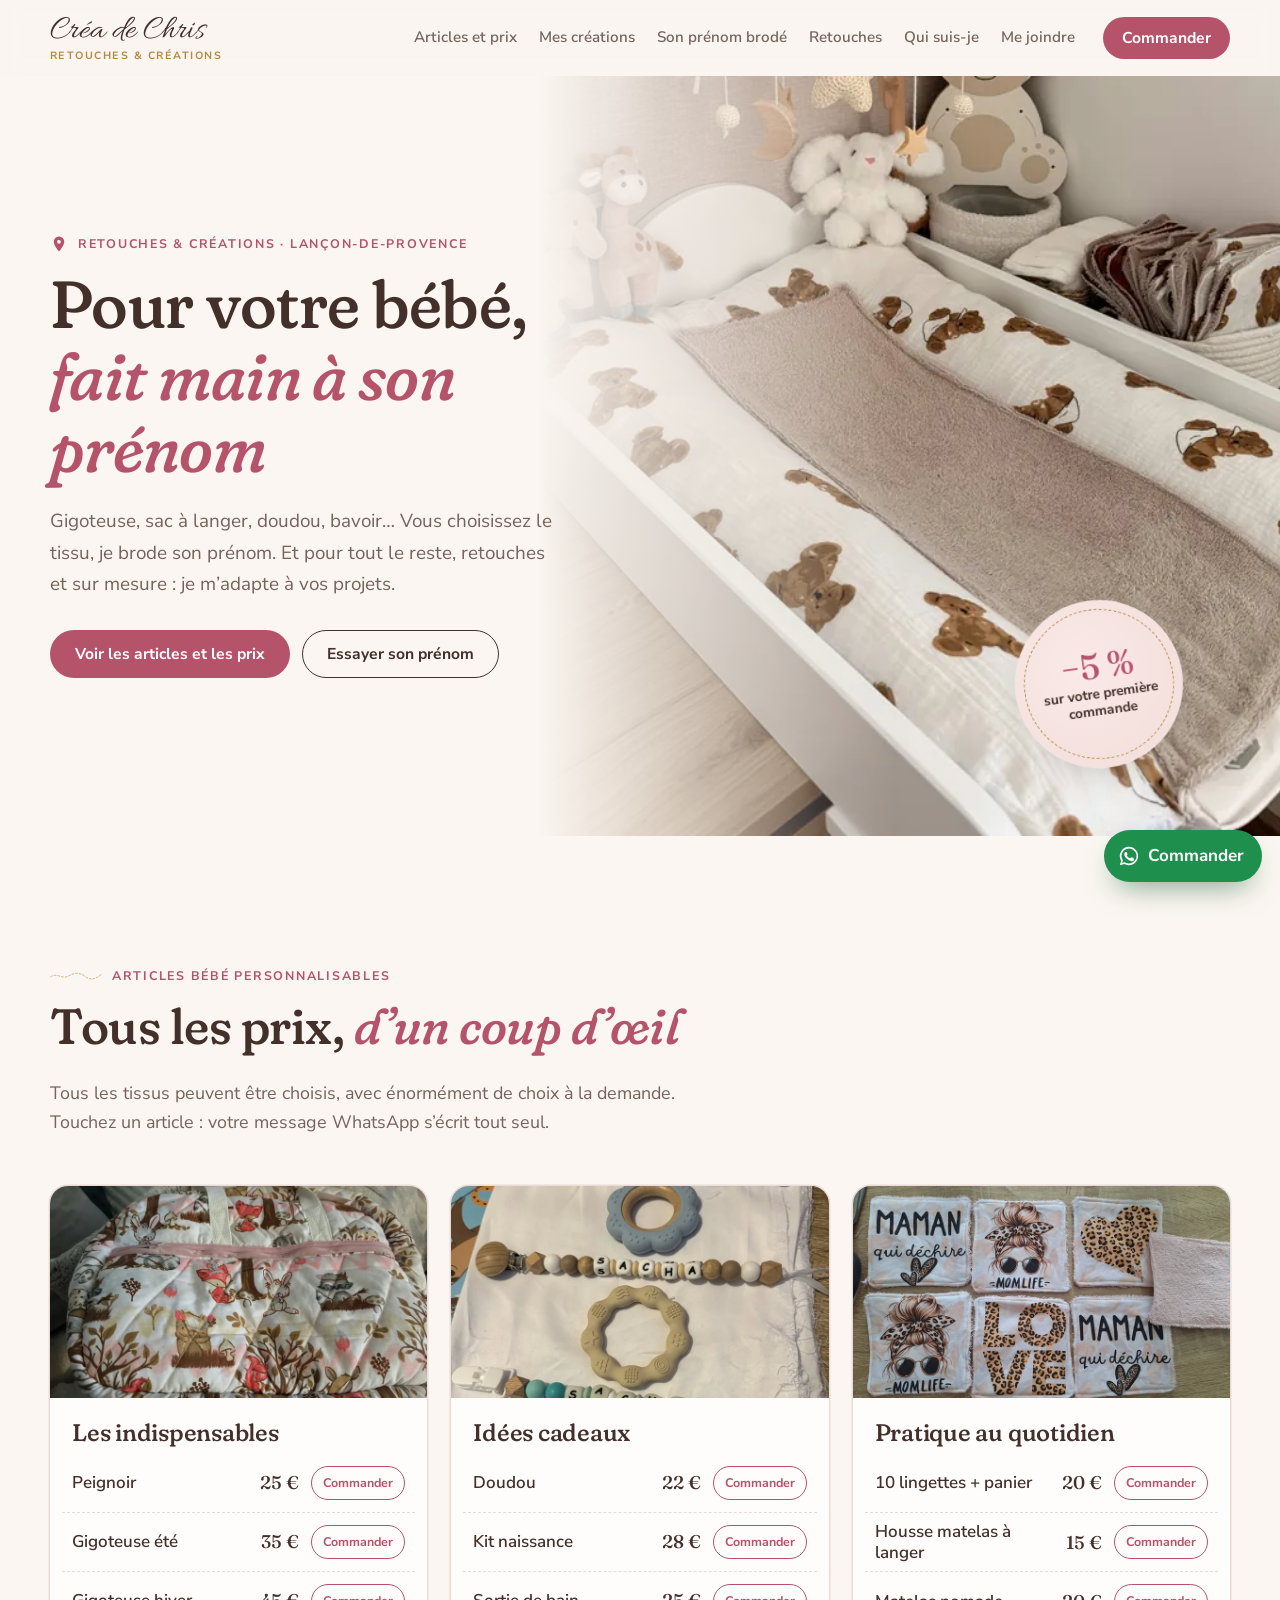
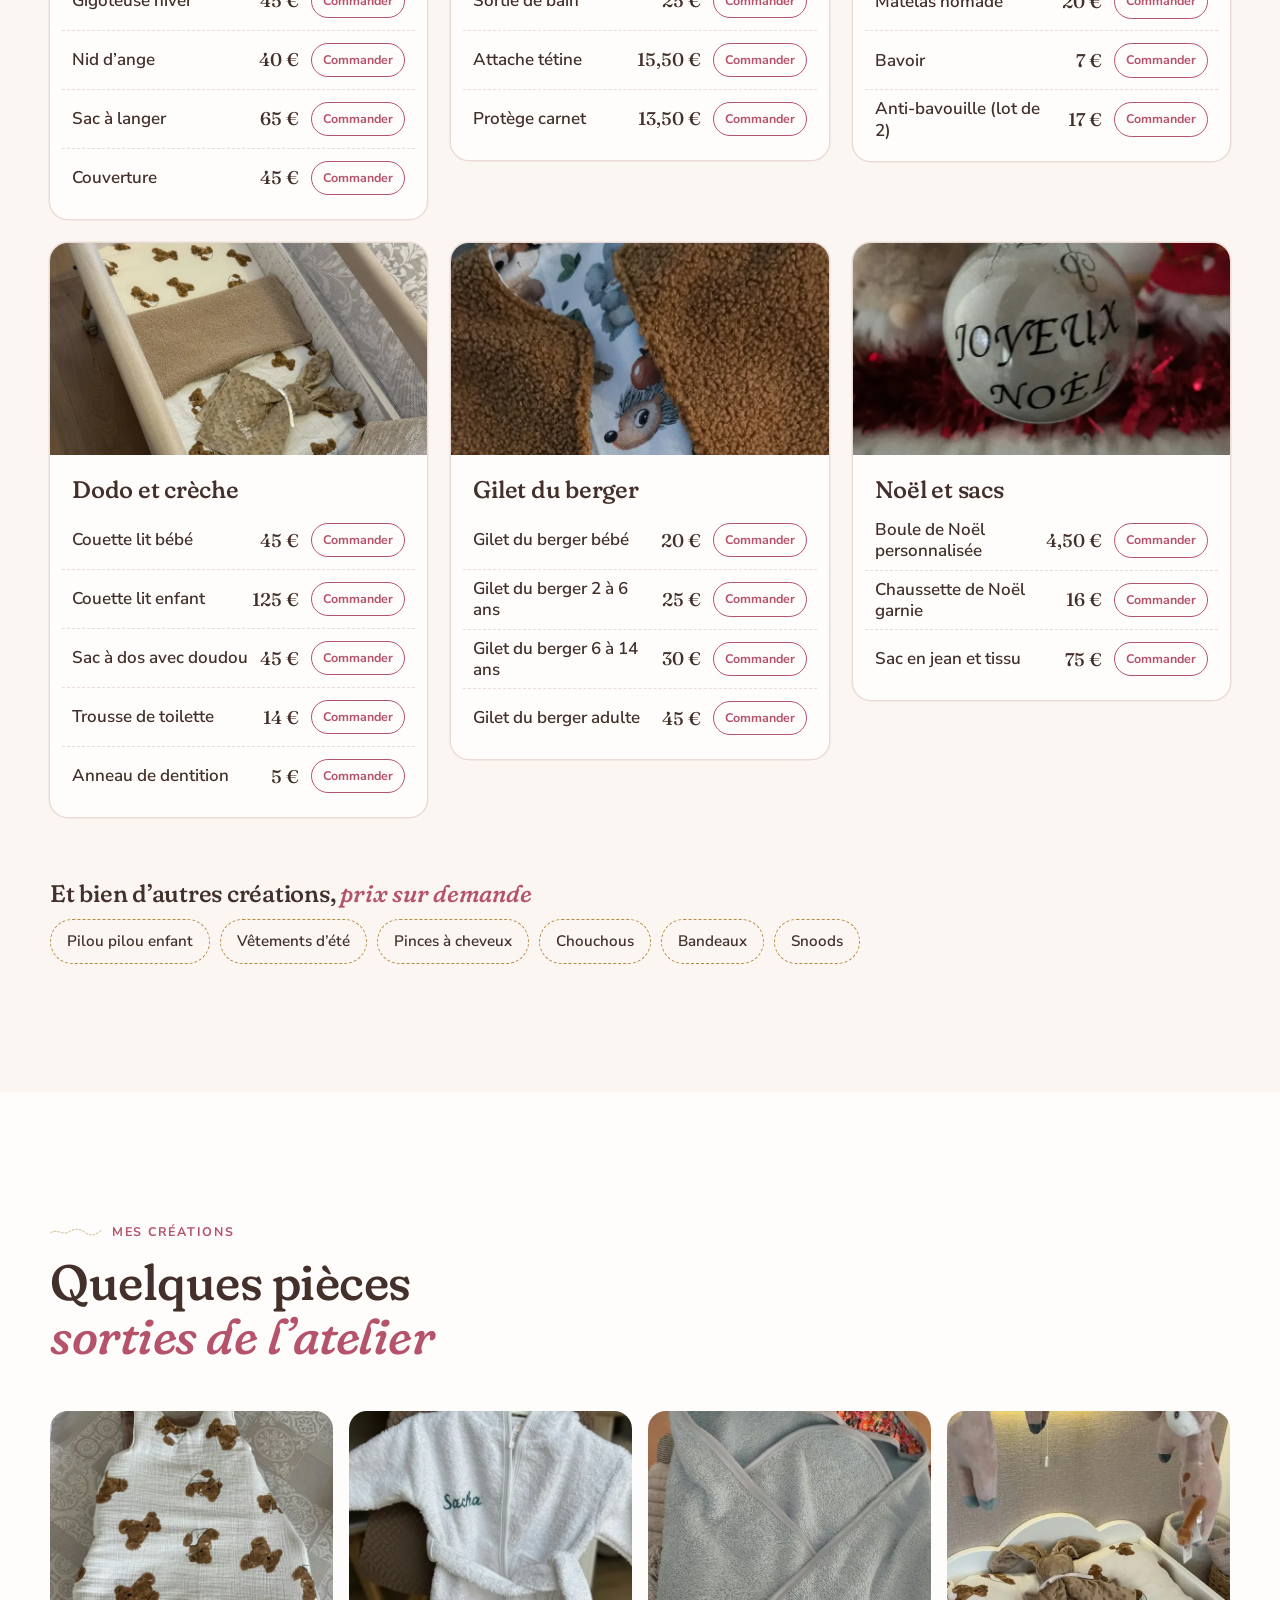
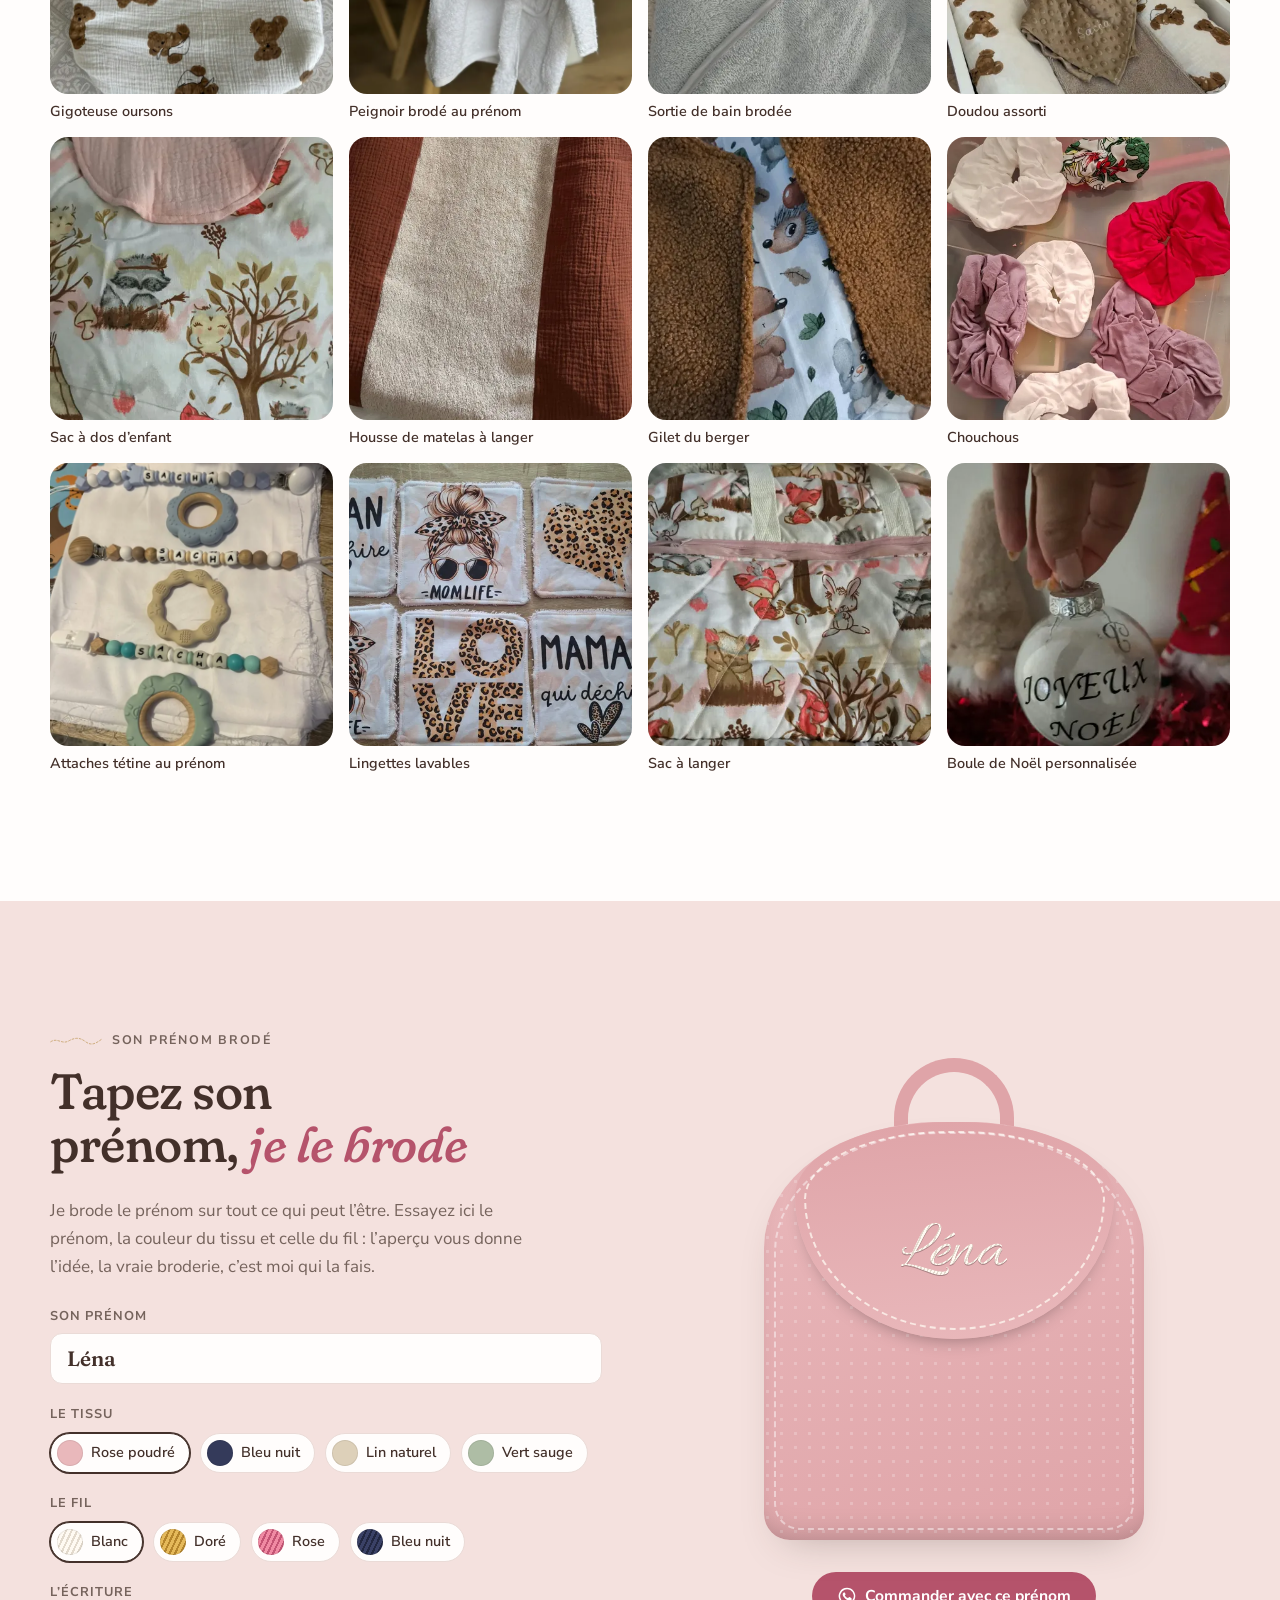
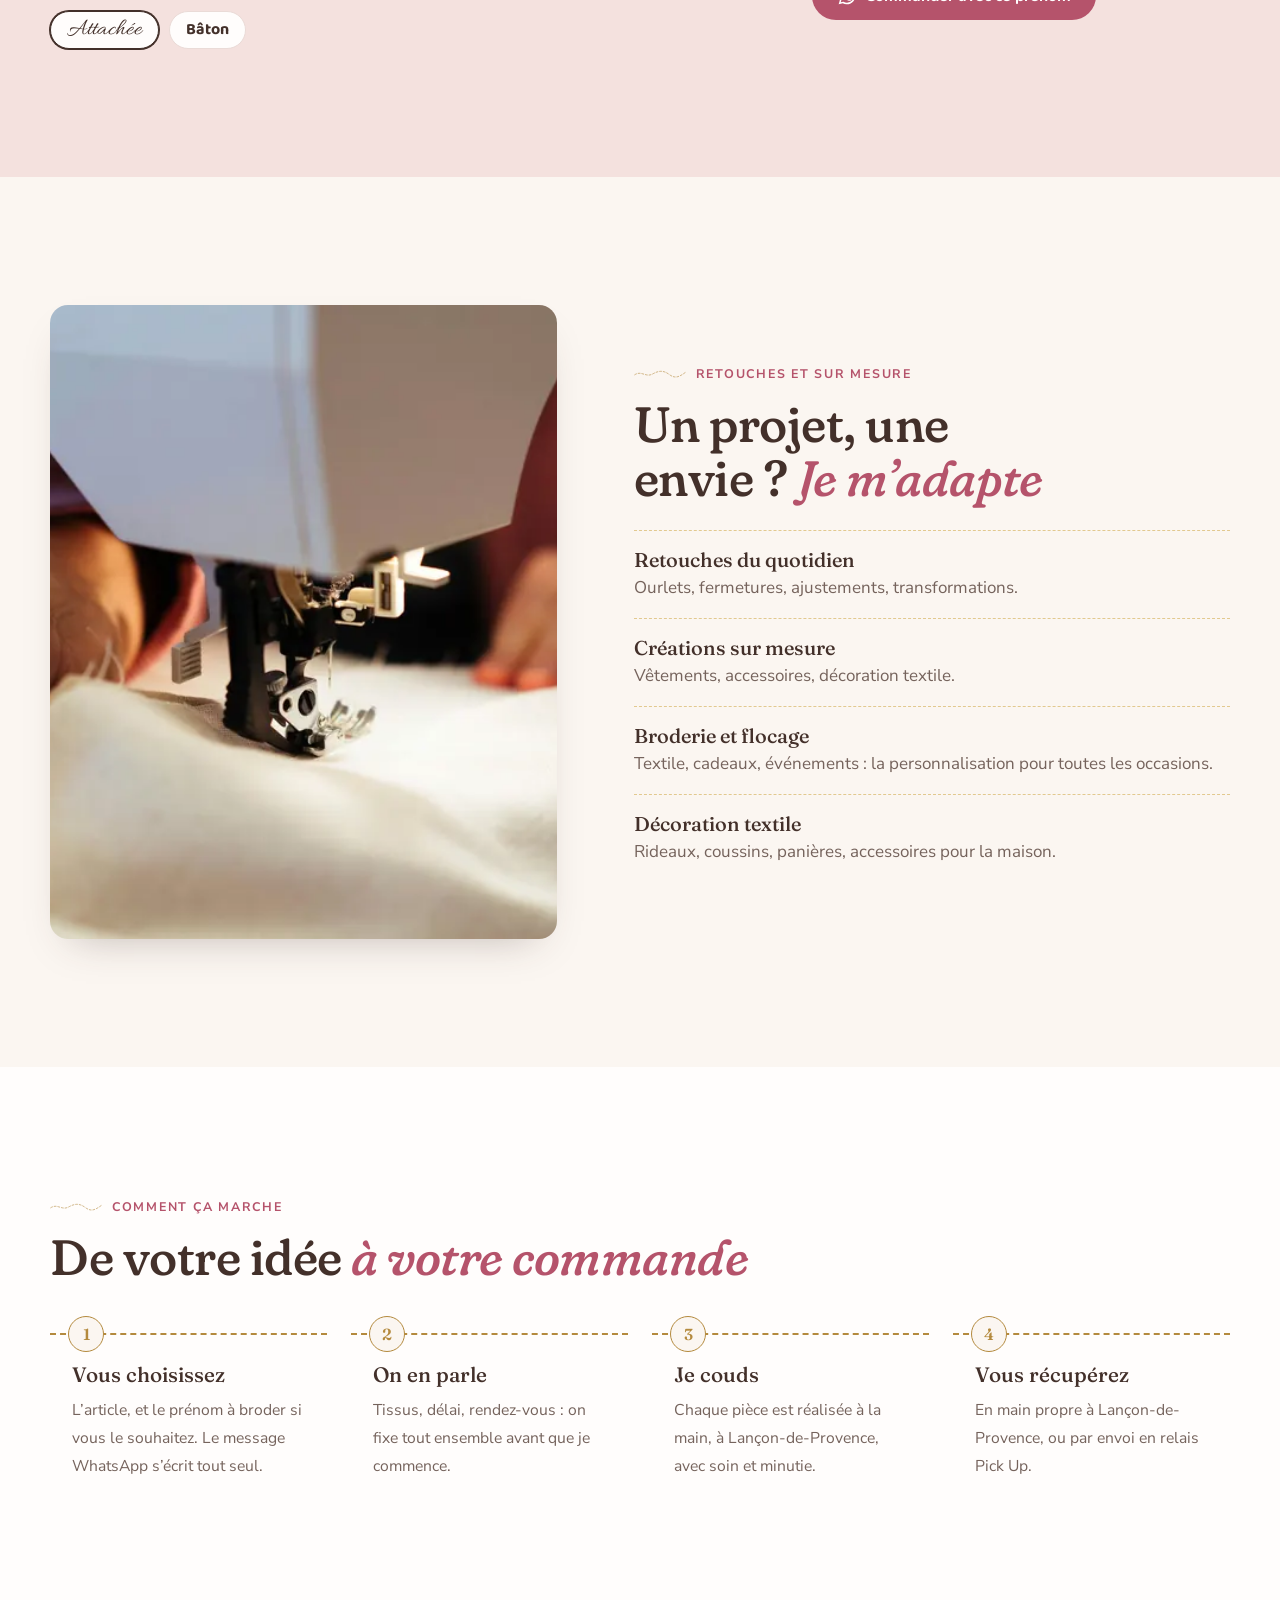
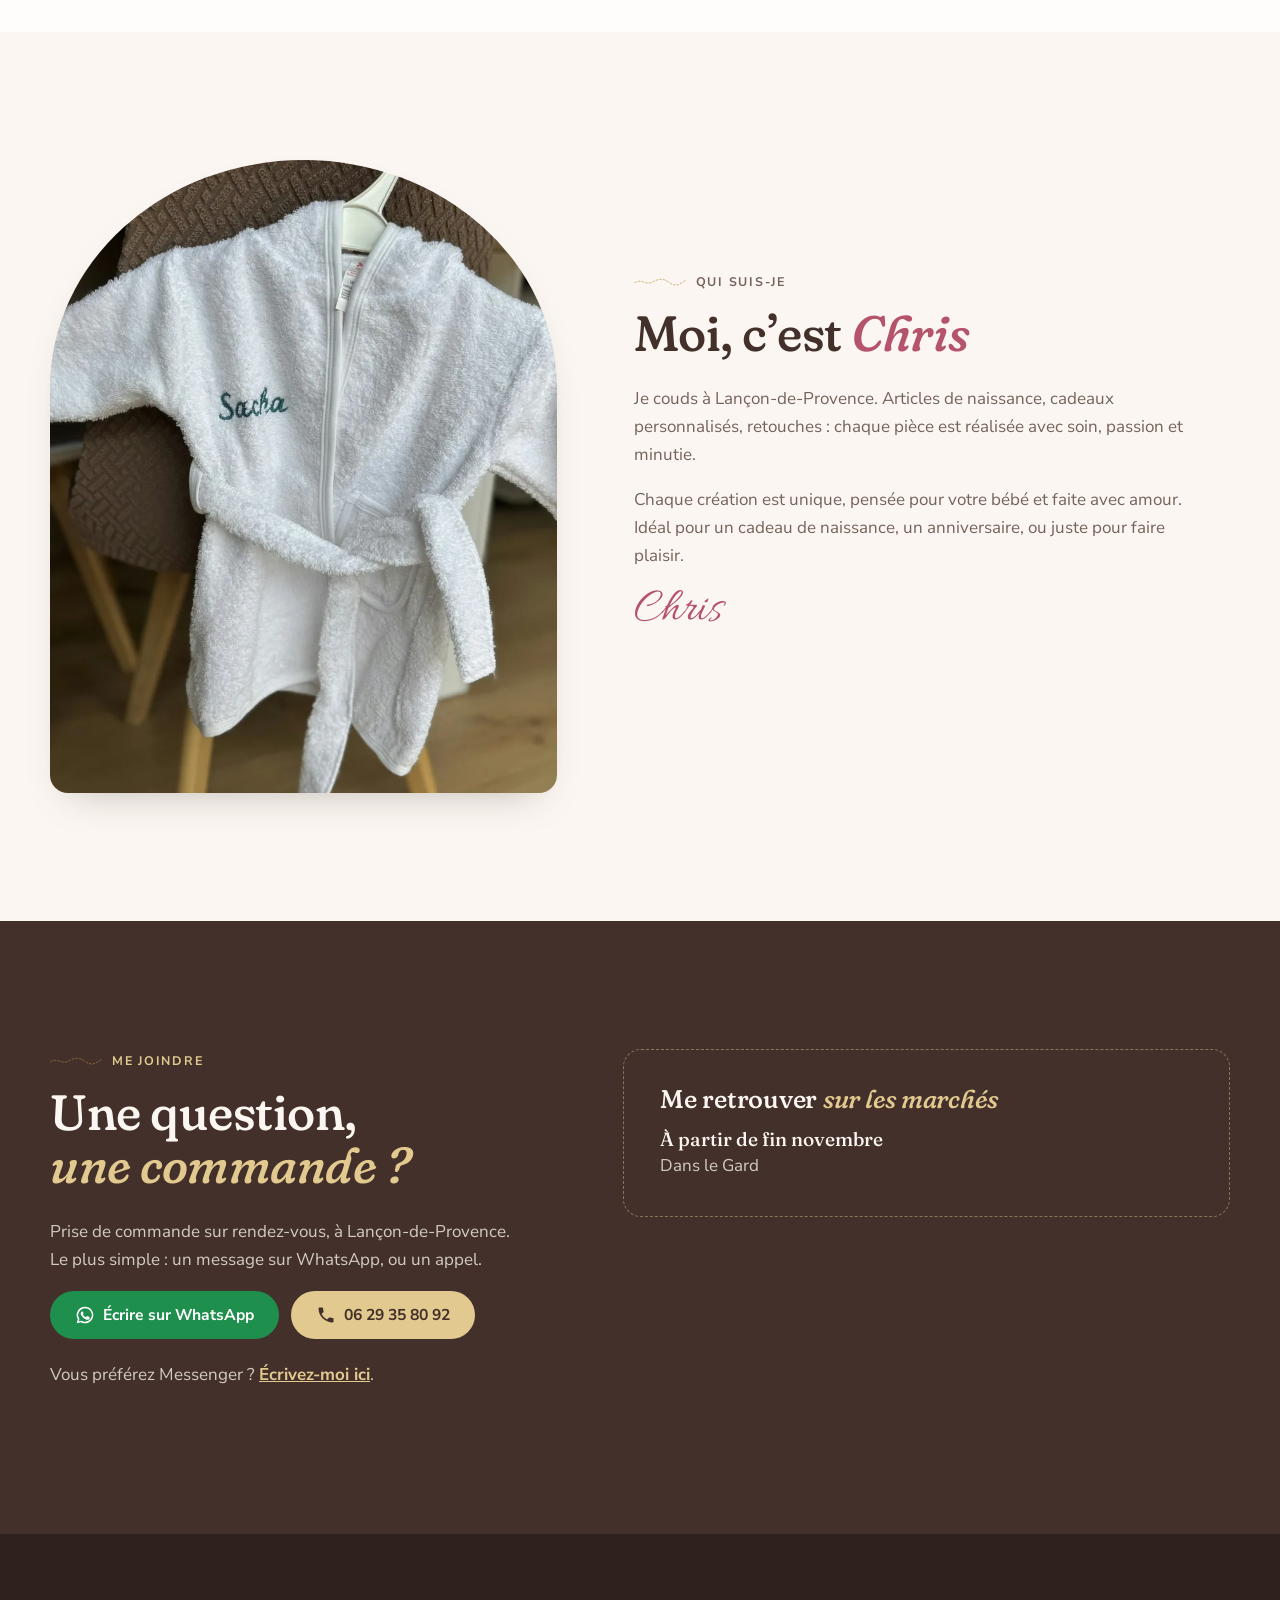
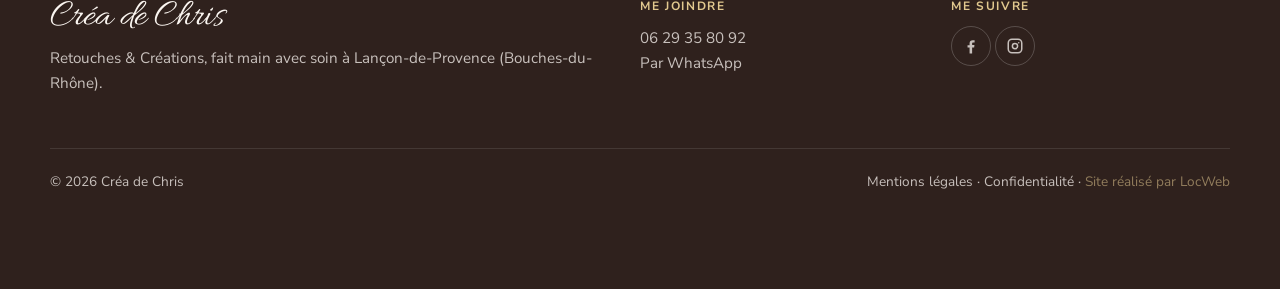
==== commit 44ced125: "Mise en ligne sur www.creadechris.com Co-Authored-By: Claude Opus 5.5 <noreply@anthropic.com>" ====
--- a/index.html
+++ b/index.html
@@ -6,21 +6,20 @@
 <script>document.documentElement.classList.add('js')</script>
 <title>Créa de Chris — Articles bébé personnalisés et retouches, Lançon-de-Provence</title>
 <meta name="description" content="Gigoteuses, sacs à langer, doudous, bavoirs brodés au prénom : des articles bébé faits main à Lançon-de-Provence, près de Salon, avec tous les prix. Retouches et sur mesure.">
-<meta name="robots" content="noindex,nofollow">
-<link rel="canonical" href="https://shigyn.github.io/creadechris/">
+<link rel="canonical" href="https://www.creadechris.com/">
 <meta property="og:type" content="website">
 <meta property="og:locale" content="fr_FR">
 <meta property="og:site_name" content="Créa de Chris">
 <meta property="og:title" content="Créa de Chris — Articles bébé personnalisés et retouches, Lançon-de-Provence">
 <meta property="og:description" content="Gigoteuses, sacs à langer, doudous, bavoirs brodés au prénom : des articles bébé faits main à Lançon-de-Provence, près de Salon, avec tous les prix. Retouches et sur mesure.">
-<meta property="og:image" content="https://shigyn.github.io/creadechris/photos/partage.jpg">
+<meta property="og:image" content="https://www.creadechris.com/photos/partage.jpg">
 <meta name="theme-color" content="#fbf6f4">
 <link rel="icon" href="data:image/svg+xml,%3Csvg xmlns='http://www.w3.org/2000/svg' viewBox='0 0 32 32'%3E%3Ccircle cx='16' cy='16' r='15' fill='%23f3d9d7' stroke='%23b48a3e' stroke-width='1.5' stroke-dasharray='3 2'/%3E%3Ctext x='16' y='22' font-size='16' text-anchor='middle' fill='%232e2b3f' font-family='Georgia' font-style='italic'%3EC%3C/text%3E%3C/svg%3E">
 <link rel="preconnect" href="https://fonts.googleapis.com">
 <link rel="preconnect" href="https://fonts.gstatic.com" crossorigin>
 <link href="https://fonts.googleapis.com/css2?family=Fraunces:ital,opsz,wght,SOFT@0,9..144,400..600,100;1,9..144,400..600,100&family=Nunito+Sans:opsz,wght@6..12,400;6..12,600;6..12,700&family=Allura&family=Baloo+2:wght@600;700&display=swap" rel="stylesheet">
-<link rel="stylesheet" href="assets/style.css?v=10">
-<script type="application/ld+json">{"@context":"https://schema.org","@graph":[{"@type":"LocalBusiness","@id":"https://shigyn.github.io/creadechris/#entreprise","name":"Créa de Chris","alternateName":"Les Créas de Chris","description":"Articles bébé personnalisés et faits main à Lançon-de-Provence : gigoteuses, sacs à langer, doudous, bavoirs brodés au prénom. Retouches, créations sur mesure, broderie et flocage.","telephone":"+33629358092","slogan":"Fait main avec soin","url":"https://shigyn.github.io/creadechris/","image":"https://shigyn.github.io/creadechris/photos/partage.jpg","founder":{"@type":"Person","name":"Christelle Poupardin"},"address":{"@type":"PostalAddress","addressLocality":"Lançon-de-Provence","postalCode":"13680","addressRegion":"Provence-Alpes-Côte d’Azur","addressCountry":"FR"},"areaServed":[{"@type":"Place","name":"Lançon-de-Provence"},{"@type":"Place","name":"Salon-de-Provence"},{"@type":"Place","name":"Pélissanne"},{"@type":"Place","name":"La Fare-les-Oliviers"},{"@type":"Place","name":"Rognac"},{"@type":"Place","name":"Berre-l’Étang"},{"@type":"Place","name":"Bouches-du-Rhône"}],"sameAs":["https://www.facebook.com/christelle.poupardin.5","https://www.instagram.com/creadechris/"],"makesOffer":[{"@type":"Offer","price":25,"priceCurrency":"EUR","itemOffered":{"@type":"Product","name":"Peignoir"}},{"@type":"Offer","price":35,"priceCurrency":"EUR","itemOffered":{"@type":"Product","name":"Gigoteuse été"}},{"@type":"Offer","price":45,"priceCurrency":"EUR","itemOffered":{"@type":"Product","name":"Gigoteuse hiver"}},{"@type":"Offer","price":40,"priceCurrency":"EUR","itemOffered":{"@type":"Product","name":"Nid d’ange"}},{"@type":"Offer","price":65,"priceCurrency":"EUR","itemOffered":{"@type":"Product","name":"Sac à langer"}},{"@type":"Offer","price":45,"priceCurrency":"EUR","itemOffered":{"@type":"Product","name":"Couverture"}},{"@type":"Offer","price":22,"priceCurrency":"EUR","itemOffered":{"@type":"Product","name":"Doudou"}},{"@type":"Offer","price":28,"priceCurrency":"EUR","itemOffered":{"@type":"Product","name":"Kit naissance"}},{"@type":"Offer","price":25,"priceCurrency":"EUR","itemOffered":{"@type":"Product","name":"Sortie de bain"}},{"@type":"Offer","price":15.5,"priceCurrency":"EUR","itemOffered":{"@type":"Product","name":"Attache tétine"}},{"@type":"Offer","price":13.5,"priceCurrency":"EUR","itemOffered":{"@type":"Product","name":"Protège carnet"}},{"@type":"Offer","price":20,"priceCurrency":"EUR","itemOffered":{"@type":"Product","name":"10 lingettes + panier"}},{"@type":"Offer","price":15,"priceCurrency":"EUR","itemOffered":{"@type":"Product","name":"Housse matelas à langer"}},{"@type":"Offer","price":20,"priceCurrency":"EUR","itemOffered":{"@type":"Product","name":"Matelas nomade"}},{"@type":"Offer","price":7,"priceCurrency":"EUR","itemOffered":{"@type":"Product","name":"Bavoir"}},{"@type":"Offer","price":17,"priceCurrency":"EUR","itemOffered":{"@type":"Product","name":"Anti-bavouille (lot de 2)"}},{"@type":"Offer","price":45,"priceCurrency":"EUR","itemOffered":{"@type":"Product","name":"Couette lit bébé"}},{"@type":"Offer","price":125,"priceCurrency":"EUR","itemOffered":{"@type":"Product","name":"Couette lit enfant"}},{"@type":"Offer","price":45,"priceCurrency":"EUR","itemOffered":{"@type":"Product","name":"Sac à dos avec doudou"}},{"@type":"Offer","price":14,"priceCurrency":"EUR","itemOffered":{"@type":"Product","name":"Trousse de toilette"}},{"@type":"Offer","price":5,"priceCurrency":"EUR","itemOffered":{"@type":"Product","name":"Anneau de dentition"}},{"@type":"Offer","price":20,"priceCurrency":"EUR","itemOffered":{"@type":"Product","name":"Gilet du berger bébé"}},{"@type":"Offer","price":25,"priceCurrency":"EUR","itemOffered":{"@type":"Product","name":"Gilet du berger 2 à 6 ans"}},{"@type":"Offer","price":30,"priceCurrency":"EUR","itemOffered":{"@type":"Product","name":"Gilet du berger 6 à 14 ans"}},{"@type":"Offer","price":45,"priceCurrency":"EUR","itemOffered":{"@type":"Product","name":"Gilet du berger adulte"}},{"@type":"Offer","price":4.5,"priceCurrency":"EUR","itemOffered":{"@type":"Product","name":"Boule de Noël personnalisée"}},{"@type":"Offer","price":16,"priceCurrency":"EUR","itemOffered":{"@type":"Product","name":"Chaussette de Noël garnie"}},{"@type":"Offer","price":75,"priceCurrency":"EUR","itemOffered":{"@type":"Product","name":"Sac en jean et tissu"}}]},{"@type":"WebSite","url":"https://shigyn.github.io/creadechris/","name":"Créa de Chris","inLanguage":"fr-FR"}]}</script>
+<link rel="stylesheet" href="assets/style.css?v=11">
+<script type="application/ld+json">{"@context":"https://schema.org","@graph":[{"@type":"LocalBusiness","@id":"https://www.creadechris.com/#entreprise","name":"Créa de Chris","alternateName":"Les Créas de Chris","description":"Articles bébé personnalisés et faits main à Lançon-de-Provence : gigoteuses, sacs à langer, doudous, bavoirs brodés au prénom. Retouches, créations sur mesure, broderie et flocage.","telephone":"+33629358092","slogan":"Fait main avec soin","url":"https://www.creadechris.com/","image":"https://www.creadechris.com/photos/partage.jpg","founder":{"@type":"Person","name":"Christelle Poupardin"},"address":{"@type":"PostalAddress","addressLocality":"Lançon-de-Provence","postalCode":"13680","addressRegion":"Provence-Alpes-Côte d’Azur","addressCountry":"FR"},"areaServed":[{"@type":"Place","name":"Lançon-de-Provence"},{"@type":"Place","name":"Salon-de-Provence"},{"@type":"Place","name":"Pélissanne"},{"@type":"Place","name":"La Fare-les-Oliviers"},{"@type":"Place","name":"Rognac"},{"@type":"Place","name":"Berre-l’Étang"},{"@type":"Place","name":"Bouches-du-Rhône"}],"sameAs":["https://www.facebook.com/christelle.poupardin.5","https://www.instagram.com/creadechris/"],"makesOffer":[{"@type":"Offer","price":25,"priceCurrency":"EUR","itemOffered":{"@type":"Product","name":"Peignoir"}},{"@type":"Offer","price":35,"priceCurrency":"EUR","itemOffered":{"@type":"Product","name":"Gigoteuse été"}},{"@type":"Offer","price":45,"priceCurrency":"EUR","itemOffered":{"@type":"Product","name":"Gigoteuse hiver"}},{"@type":"Offer","price":40,"priceCurrency":"EUR","itemOffered":{"@type":"Product","name":"Nid d’ange"}},{"@type":"Offer","price":65,"priceCurrency":"EUR","itemOffered":{"@type":"Product","name":"Sac à langer"}},{"@type":"Offer","price":45,"priceCurrency":"EUR","itemOffered":{"@type":"Product","name":"Couverture"}},{"@type":"Offer","price":22,"priceCurrency":"EUR","itemOffered":{"@type":"Product","name":"Doudou"}},{"@type":"Offer","price":28,"priceCurrency":"EUR","itemOffered":{"@type":"Product","name":"Kit naissance"}},{"@type":"Offer","price":25,"priceCurrency":"EUR","itemOffered":{"@type":"Product","name":"Sortie de bain"}},{"@type":"Offer","price":15.5,"priceCurrency":"EUR","itemOffered":{"@type":"Product","name":"Attache tétine"}},{"@type":"Offer","price":13.5,"priceCurrency":"EUR","itemOffered":{"@type":"Product","name":"Protège carnet"}},{"@type":"Offer","price":20,"priceCurrency":"EUR","itemOffered":{"@type":"Product","name":"10 lingettes + panier"}},{"@type":"Offer","price":15,"priceCurrency":"EUR","itemOffered":{"@type":"Product","name":"Housse matelas à langer"}},{"@type":"Offer","price":20,"priceCurrency":"EUR","itemOffered":{"@type":"Product","name":"Matelas nomade"}},{"@type":"Offer","price":7,"priceCurrency":"EUR","itemOffered":{"@type":"Product","name":"Bavoir"}},{"@type":"Offer","price":17,"priceCurrency":"EUR","itemOffered":{"@type":"Product","name":"Anti-bavouille (lot de 2)"}},{"@type":"Offer","price":45,"priceCurrency":"EUR","itemOffered":{"@type":"Product","name":"Couette lit bébé"}},{"@type":"Offer","price":125,"priceCurrency":"EUR","itemOffered":{"@type":"Product","name":"Couette lit enfant"}},{"@type":"Offer","price":45,"priceCurrency":"EUR","itemOffered":{"@type":"Product","name":"Sac à dos avec doudou"}},{"@type":"Offer","price":14,"priceCurrency":"EUR","itemOffered":{"@type":"Product","name":"Trousse de toilette"}},{"@type":"Offer","price":5,"priceCurrency":"EUR","itemOffered":{"@type":"Product","name":"Anneau de dentition"}},{"@type":"Offer","price":20,"priceCurrency":"EUR","itemOffered":{"@type":"Product","name":"Gilet du berger bébé"}},{"@type":"Offer","price":25,"priceCurrency":"EUR","itemOffered":{"@type":"Product","name":"Gilet du berger 2 à 6 ans"}},{"@type":"Offer","price":30,"priceCurrency":"EUR","itemOffered":{"@type":"Product","name":"Gilet du berger 6 à 14 ans"}},{"@type":"Offer","price":45,"priceCurrency":"EUR","itemOffered":{"@type":"Product","name":"Gilet du berger adulte"}},{"@type":"Offer","price":4.5,"priceCurrency":"EUR","itemOffered":{"@type":"Product","name":"Boule de Noël personnalisée"}},{"@type":"Offer","price":16,"priceCurrency":"EUR","itemOffered":{"@type":"Product","name":"Chaussette de Noël garnie"}},{"@type":"Offer","price":75,"priceCurrency":"EUR","itemOffered":{"@type":"Product","name":"Sac en jean et tissu"}}]},{"@type":"WebSite","url":"https://www.creadechris.com/","name":"Créa de Chris","inLanguage":"fr-FR"}]}</script>
 </head>
 <body class="accueil">
 <a class="evitement" href="#contenu">Aller au contenu</a>
@@ -298,7 +297,7 @@
   </div>
   <div class="cadre pied-bas">
     <span>© 2026 Créa de Chris</span>
-    <span><a href="mentions-legales/">Mentions légales</a> · <a href="confidentialite/">Confidentialité</a></span>
+    <span><a href="mentions-legales/">Mentions légales</a> · <a href="confidentialite/">Confidentialité</a> · <a class="lien-locweb" href="https://locweb.fr" target="_blank" rel="noopener">Site réalisé par LocWeb</a></span>
   </div>
 </footer>
 
@@ -340,7 +339,7 @@
   };
 </script>
 <script src="mesure.js" defer></script>
-<script src="assets/site.js?v=10" defer></script>
-<script src="assets/contenu.js?v=10" defer></script>
+<script src="assets/site.js?v=11" defer></script>
+<script src="assets/contenu.js?v=11" defer></script>
 </body>
 </html>
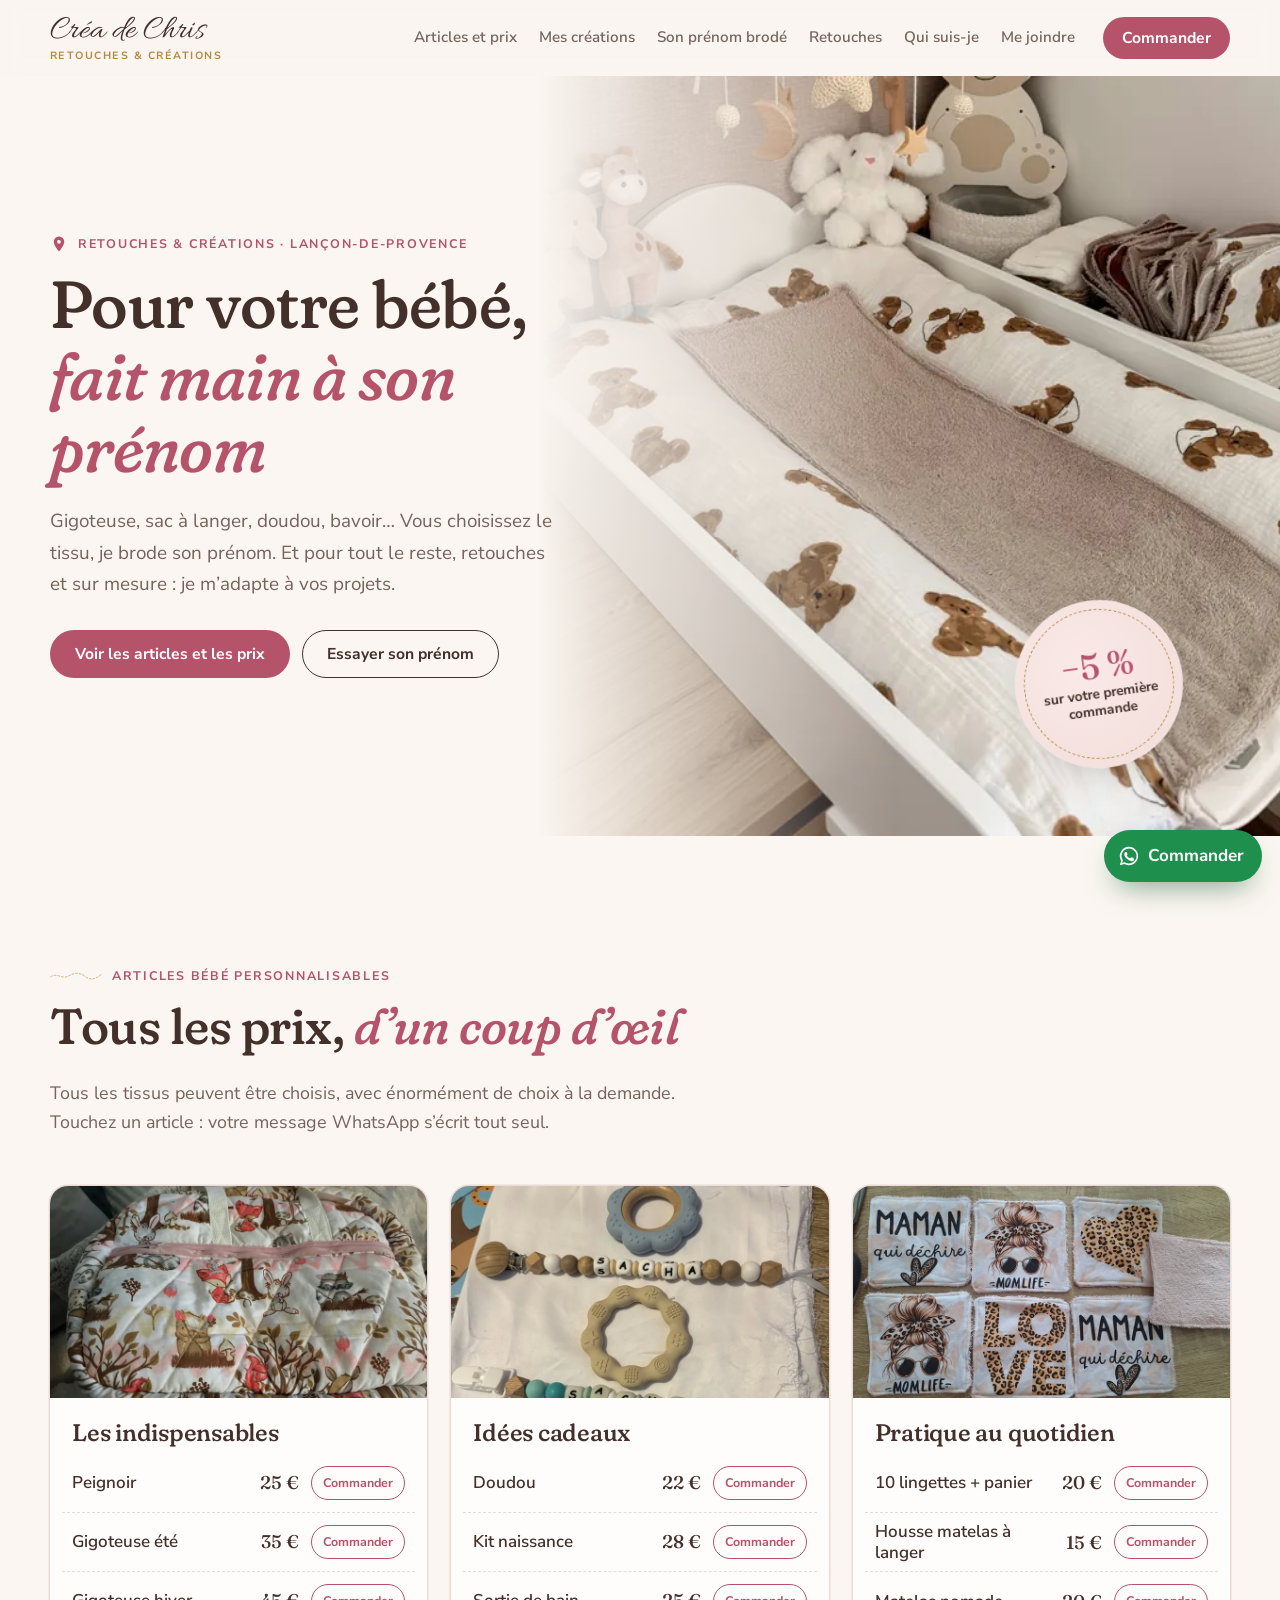
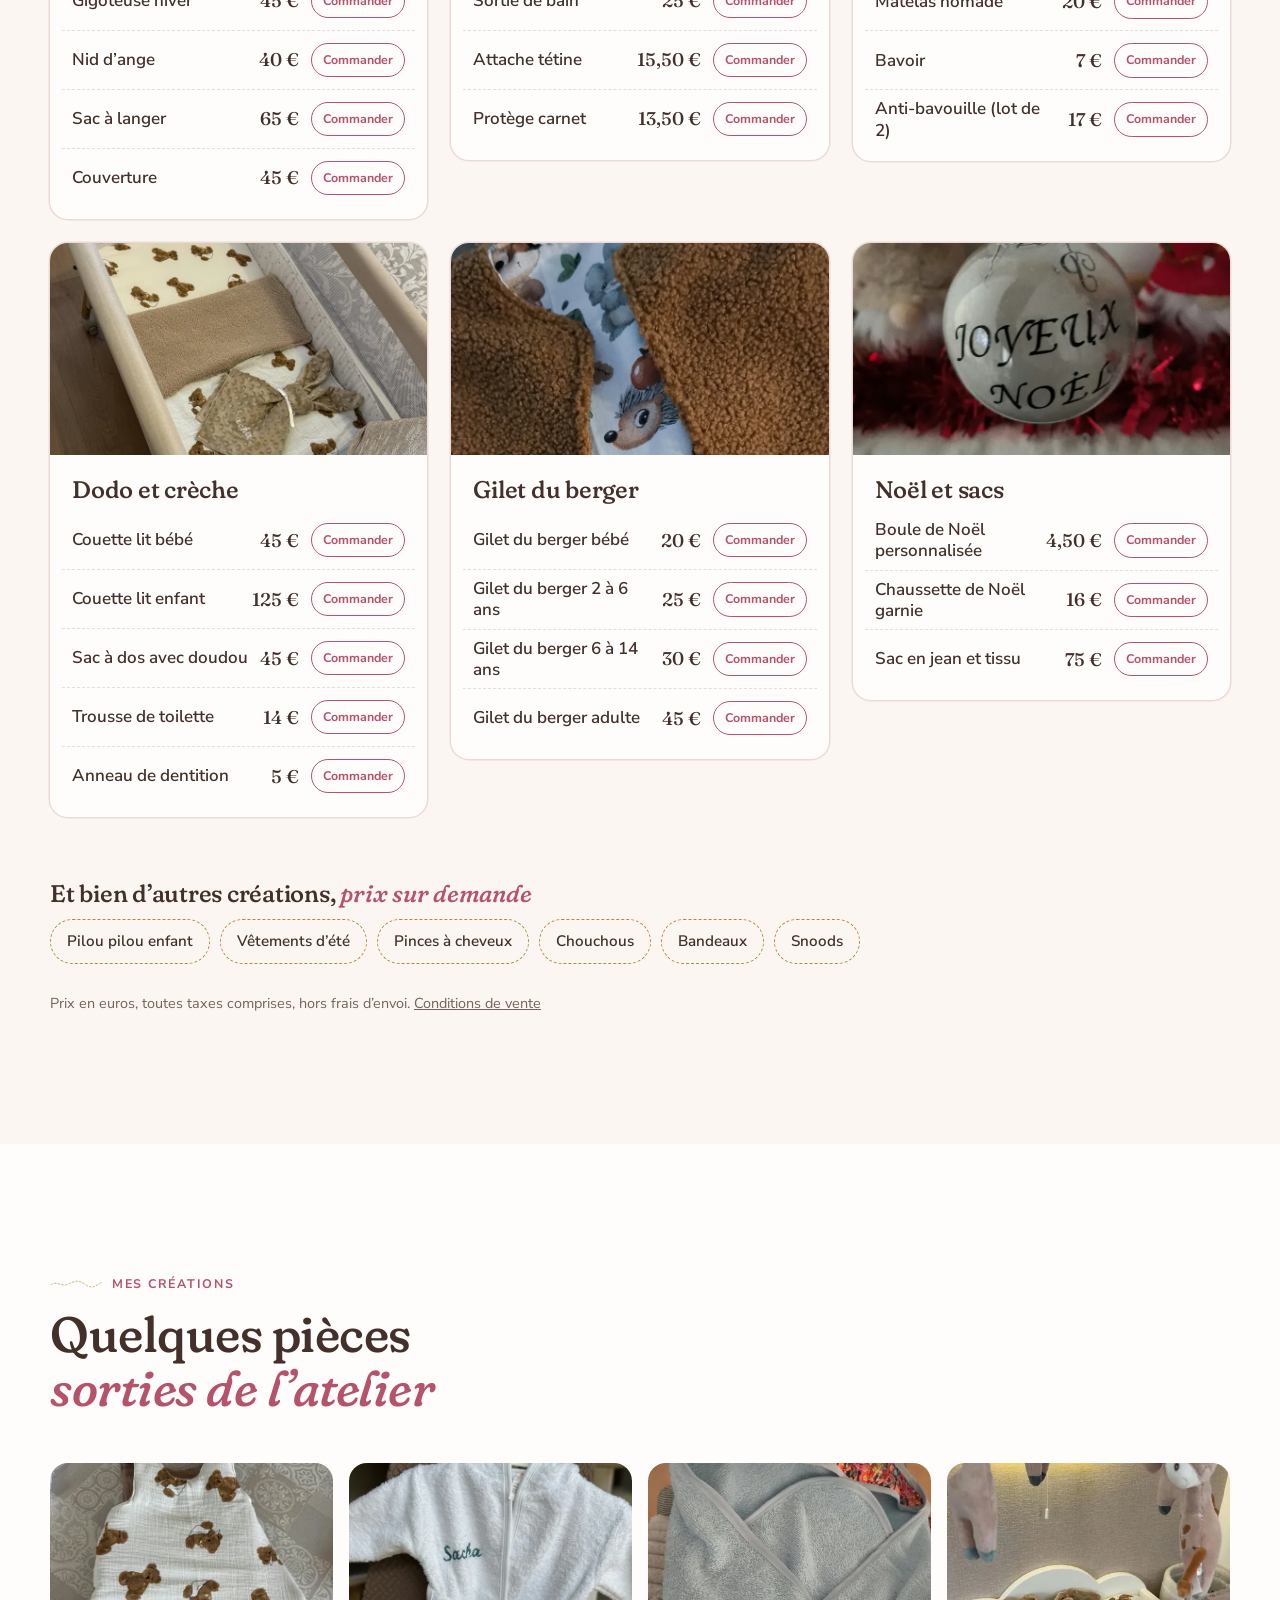
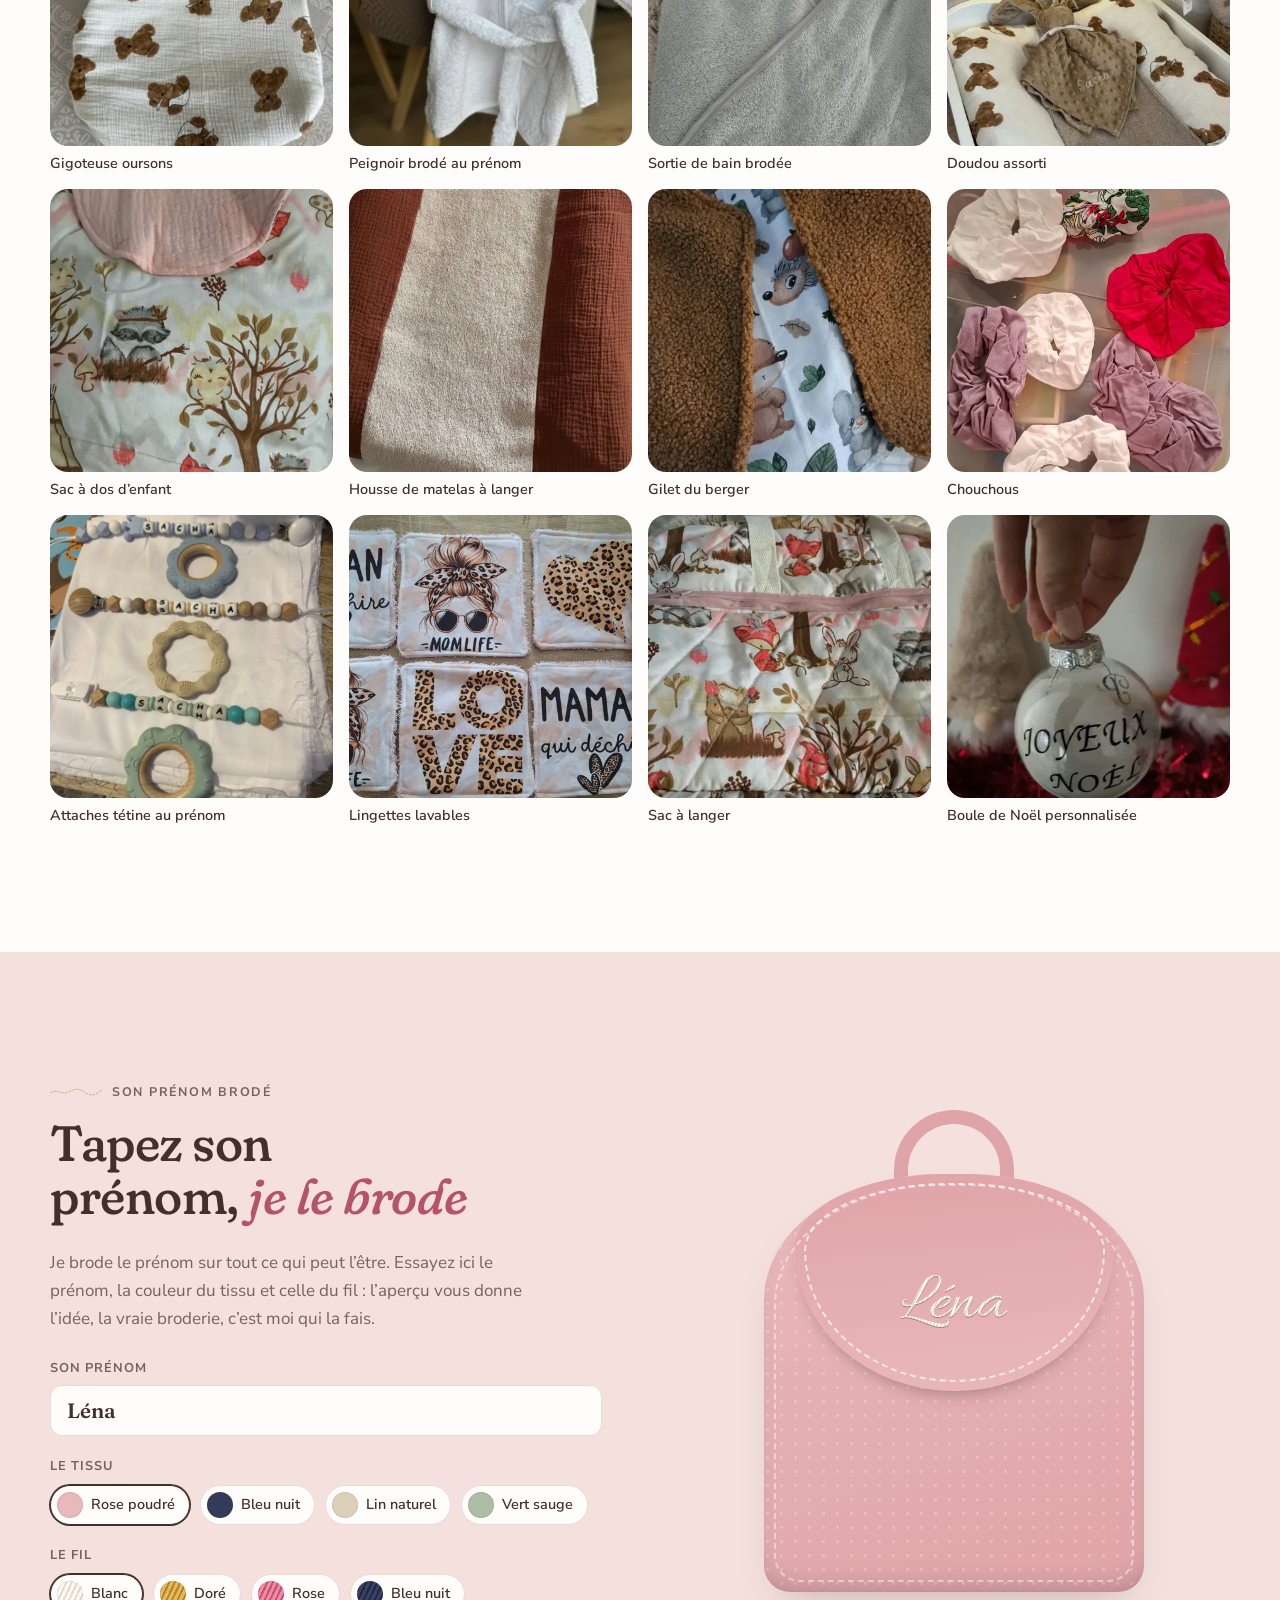
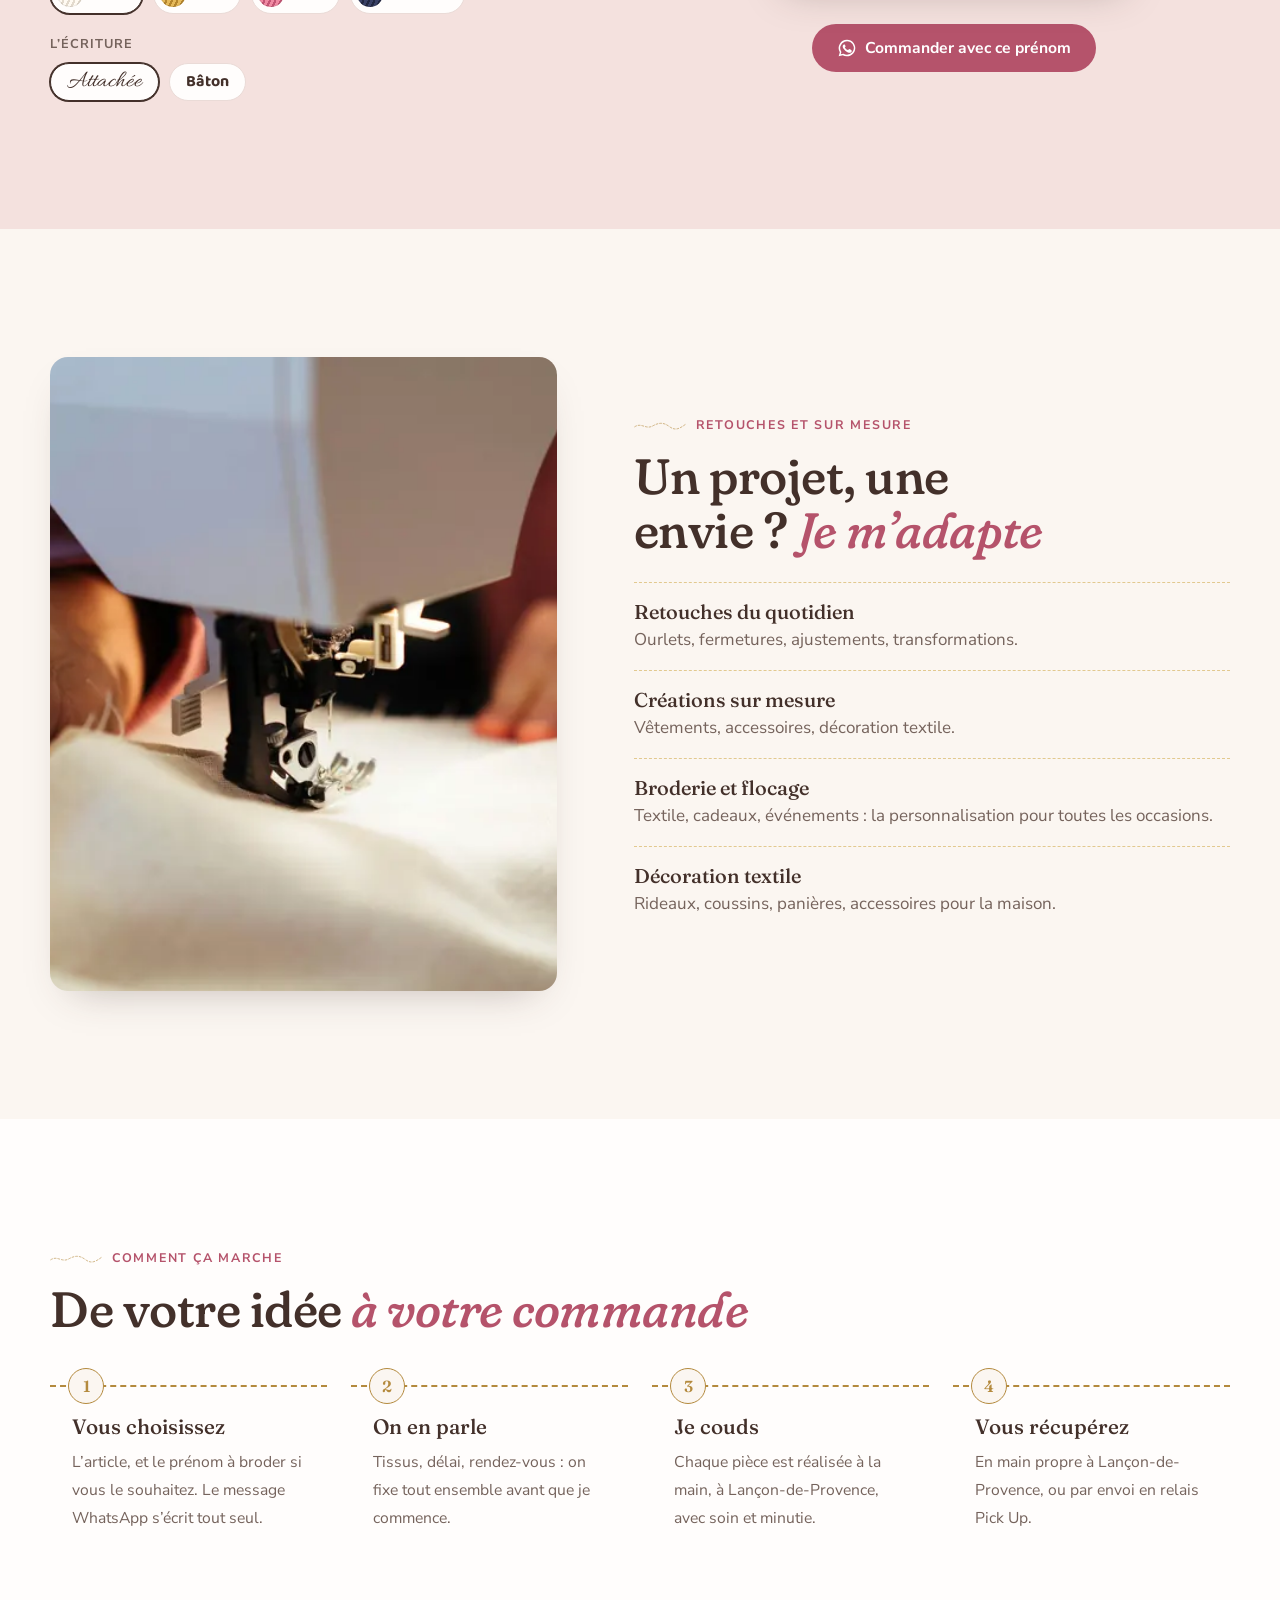
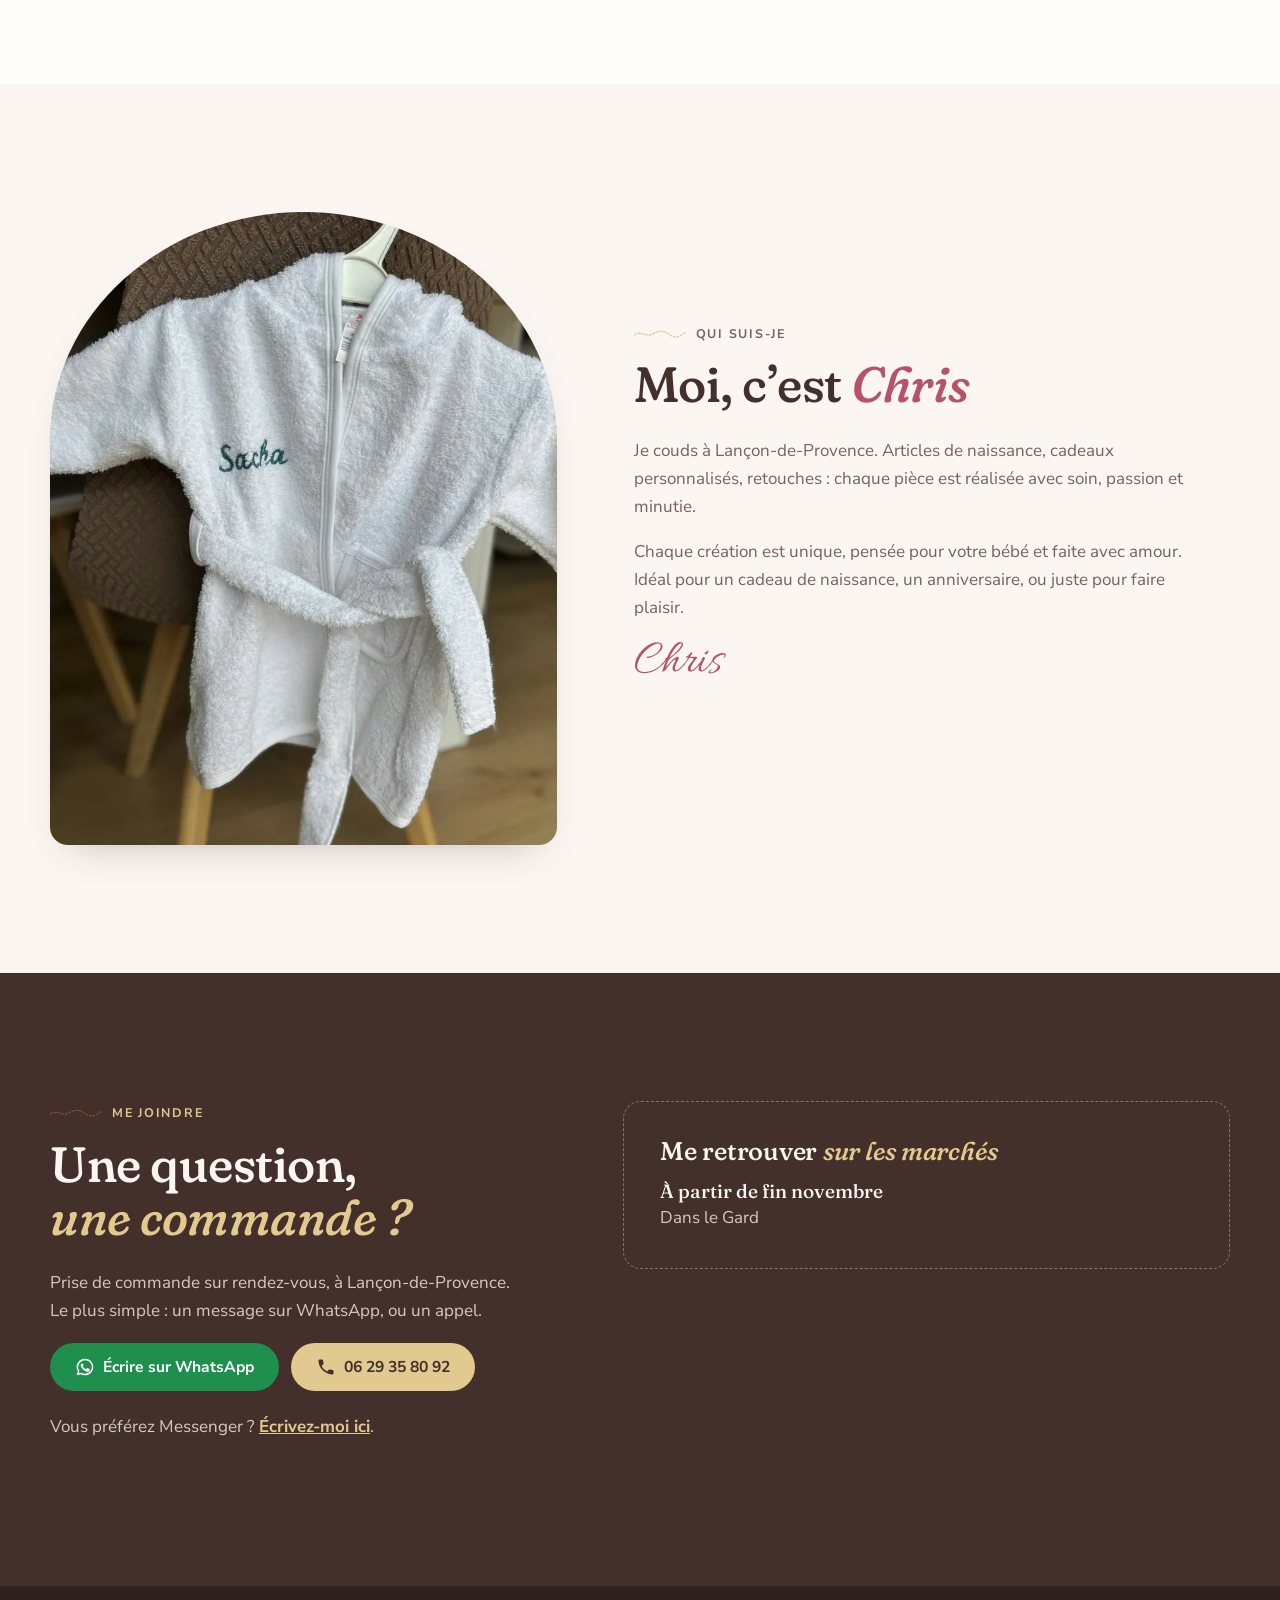
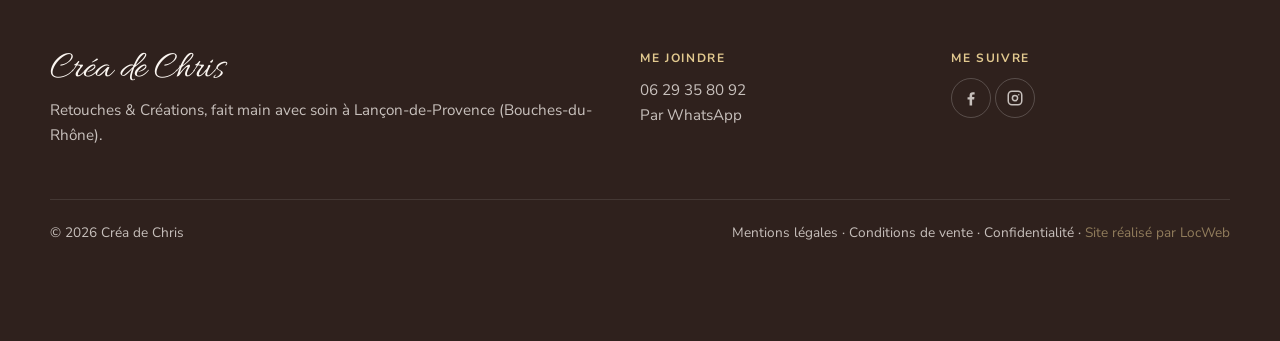
==== commit 17a7cd32: "Pages legales : mentions completes, conditions de vente, confidentialite et cookies Co-Authored-By: " ====
--- a/index.html
+++ b/index.html
@@ -18,7 +18,7 @@
 <link rel="preconnect" href="https://fonts.googleapis.com">
 <link rel="preconnect" href="https://fonts.gstatic.com" crossorigin>
 <link href="https://fonts.googleapis.com/css2?family=Fraunces:ital,opsz,wght,SOFT@0,9..144,400..600,100;1,9..144,400..600,100&family=Nunito+Sans:opsz,wght@6..12,400;6..12,600;6..12,700&family=Allura&family=Baloo+2:wght@600;700&display=swap" rel="stylesheet">
-<link rel="stylesheet" href="assets/style.css?v=11">
+<link rel="stylesheet" href="assets/style.css?v=13">
 <script type="application/ld+json">{"@context":"https://schema.org","@graph":[{"@type":"LocalBusiness","@id":"https://www.creadechris.com/#entreprise","name":"Créa de Chris","alternateName":"Les Créas de Chris","description":"Articles bébé personnalisés et faits main à Lançon-de-Provence : gigoteuses, sacs à langer, doudous, bavoirs brodés au prénom. Retouches, créations sur mesure, broderie et flocage.","telephone":"+33629358092","slogan":"Fait main avec soin","url":"https://www.creadechris.com/","image":"https://www.creadechris.com/photos/partage.jpg","founder":{"@type":"Person","name":"Christelle Poupardin"},"address":{"@type":"PostalAddress","addressLocality":"Lançon-de-Provence","postalCode":"13680","addressRegion":"Provence-Alpes-Côte d’Azur","addressCountry":"FR"},"areaServed":[{"@type":"Place","name":"Lançon-de-Provence"},{"@type":"Place","name":"Salon-de-Provence"},{"@type":"Place","name":"Pélissanne"},{"@type":"Place","name":"La Fare-les-Oliviers"},{"@type":"Place","name":"Rognac"},{"@type":"Place","name":"Berre-l’Étang"},{"@type":"Place","name":"Bouches-du-Rhône"}],"sameAs":["https://www.facebook.com/christelle.poupardin.5","https://www.instagram.com/creadechris/"],"makesOffer":[{"@type":"Offer","price":25,"priceCurrency":"EUR","itemOffered":{"@type":"Product","name":"Peignoir"}},{"@type":"Offer","price":35,"priceCurrency":"EUR","itemOffered":{"@type":"Product","name":"Gigoteuse été"}},{"@type":"Offer","price":45,"priceCurrency":"EUR","itemOffered":{"@type":"Product","name":"Gigoteuse hiver"}},{"@type":"Offer","price":40,"priceCurrency":"EUR","itemOffered":{"@type":"Product","name":"Nid d’ange"}},{"@type":"Offer","price":65,"priceCurrency":"EUR","itemOffered":{"@type":"Product","name":"Sac à langer"}},{"@type":"Offer","price":45,"priceCurrency":"EUR","itemOffered":{"@type":"Product","name":"Couverture"}},{"@type":"Offer","price":22,"priceCurrency":"EUR","itemOffered":{"@type":"Product","name":"Doudou"}},{"@type":"Offer","price":28,"priceCurrency":"EUR","itemOffered":{"@type":"Product","name":"Kit naissance"}},{"@type":"Offer","price":25,"priceCurrency":"EUR","itemOffered":{"@type":"Product","name":"Sortie de bain"}},{"@type":"Offer","price":15.5,"priceCurrency":"EUR","itemOffered":{"@type":"Product","name":"Attache tétine"}},{"@type":"Offer","price":13.5,"priceCurrency":"EUR","itemOffered":{"@type":"Product","name":"Protège carnet"}},{"@type":"Offer","price":20,"priceCurrency":"EUR","itemOffered":{"@type":"Product","name":"10 lingettes + panier"}},{"@type":"Offer","price":15,"priceCurrency":"EUR","itemOffered":{"@type":"Product","name":"Housse matelas à langer"}},{"@type":"Offer","price":20,"priceCurrency":"EUR","itemOffered":{"@type":"Product","name":"Matelas nomade"}},{"@type":"Offer","price":7,"priceCurrency":"EUR","itemOffered":{"@type":"Product","name":"Bavoir"}},{"@type":"Offer","price":17,"priceCurrency":"EUR","itemOffered":{"@type":"Product","name":"Anti-bavouille (lot de 2)"}},{"@type":"Offer","price":45,"priceCurrency":"EUR","itemOffered":{"@type":"Product","name":"Couette lit bébé"}},{"@type":"Offer","price":125,"priceCurrency":"EUR","itemOffered":{"@type":"Product","name":"Couette lit enfant"}},{"@type":"Offer","price":45,"priceCurrency":"EUR","itemOffered":{"@type":"Product","name":"Sac à dos avec doudou"}},{"@type":"Offer","price":14,"priceCurrency":"EUR","itemOffered":{"@type":"Product","name":"Trousse de toilette"}},{"@type":"Offer","price":5,"priceCurrency":"EUR","itemOffered":{"@type":"Product","name":"Anneau de dentition"}},{"@type":"Offer","price":20,"priceCurrency":"EUR","itemOffered":{"@type":"Product","name":"Gilet du berger bébé"}},{"@type":"Offer","price":25,"priceCurrency":"EUR","itemOffered":{"@type":"Product","name":"Gilet du berger 2 à 6 ans"}},{"@type":"Offer","price":30,"priceCurrency":"EUR","itemOffered":{"@type":"Product","name":"Gilet du berger 6 à 14 ans"}},{"@type":"Offer","price":45,"priceCurrency":"EUR","itemOffered":{"@type":"Product","name":"Gilet du berger adulte"}},{"@type":"Offer","price":4.5,"priceCurrency":"EUR","itemOffered":{"@type":"Product","name":"Boule de Noël personnalisée"}},{"@type":"Offer","price":16,"priceCurrency":"EUR","itemOffered":{"@type":"Product","name":"Chaussette de Noël garnie"}},{"@type":"Offer","price":75,"priceCurrency":"EUR","itemOffered":{"@type":"Product","name":"Sac en jean et tissu"}}]},{"@type":"WebSite","url":"https://www.creadechris.com/","name":"Créa de Chris","inLanguage":"fr-FR"}]}</script>
 </head>
 <body class="accueil">
@@ -154,6 +154,7 @@
         <a href="#contact" data-commander="snoods">Snoods</a>
       </div>
     </div>
+    <p class="carte-note reveler">Prix en euros, toutes taxes comprises, hors frais d’envoi. <a href="conditions-de-vente/">Conditions de vente</a></p>
   </div>
 </section>
 
@@ -275,6 +276,18 @@
         <li data-marche="2"><b data-editable-zone="cdc_marche_2_quand">À partir de fin novembre</b><span data-editable-zone="cdc_marche_2_ou">Dans le Gard</span></li>
         <li data-marche="3" hidden><b data-editable-zone="cdc_marche_3_quand"></b><span data-editable-zone="cdc_marche_3_ou"></span></li>
       </ul>
+      <div data-horaires hidden>
+        <h3>Mes <em>horaires</em></h3>
+        <ul>
+          <li><b>Lundi</b><span data-editable-zone="cdc_horaires_lundi">Fermé</span></li>
+          <li><b>Mardi</b><span data-editable-zone="cdc_horaires_mardi">Fermé</span></li>
+          <li><b>Mercredi</b><span data-editable-zone="cdc_horaires_mercredi">Fermé</span></li>
+          <li><b>Jeudi</b><span data-editable-zone="cdc_horaires_jeudi">Fermé</span></li>
+          <li><b>Vendredi</b><span data-editable-zone="cdc_horaires_vendredi">Fermé</span></li>
+          <li><b>Samedi</b><span data-editable-zone="cdc_horaires_samedi">Fermé</span></li>
+          <li><b>Dimanche</b><span data-editable-zone="cdc_horaires_dimanche">Fermé</span></li>
+        </ul>
+      </div>
     </div>
   </div>
 </section>
@@ -297,7 +310,7 @@
   </div>
   <div class="cadre pied-bas">
     <span>© 2026 Créa de Chris</span>
-    <span><a href="mentions-legales/">Mentions légales</a> · <a href="confidentialite/">Confidentialité</a> · <a class="lien-locweb" href="https://locweb.fr" target="_blank" rel="noopener">Site réalisé par LocWeb</a></span>
+    <span><a href="mentions-legales/">Mentions légales</a> · <a href="conditions-de-vente/">Conditions de vente</a> · <a href="confidentialite/">Confidentialité</a> · <a class="lien-locweb" href="https://locweb.fr" target="_blank" rel="noopener">Site réalisé par LocWeb</a></span>
   </div>
 </footer>
 
@@ -339,7 +352,7 @@
   };
 </script>
 <script src="mesure.js" defer></script>
-<script src="assets/site.js?v=11" defer></script>
-<script src="assets/contenu.js?v=11" defer></script>
+<script src="assets/site.js?v=13" defer></script>
+<script src="assets/contenu.js?v=13" defer></script>
 </body>
 </html>
--- a/assets/style.css
+++ b/assets/style.css
@@ -137,6 +137,11 @@
 .aussi-liste a { padding: 9px 16px; border: 1.5px dashed var(--or); border-radius: 999px; text-decoration: none; font-weight: 600; font-size: .95rem; transition: background-color .2s; }
 .aussi-liste a:hover { background: var(--poudre); }
 
+[data-horaires] { margin-top: 32px; }
+[data-horaires][hidden] { display: none; }
+
+.carte-note { margin: 28px 0 0; font-size: .9rem; color: var(--gris); }
+
 /* La galerie. */
 .galerie { display: grid; grid-template-columns: repeat(auto-fill, minmax(min(150px, 45%), 1fr)); gap: 16px; }
 @media (min-width: 720px) { .galerie { grid-template-columns: repeat(4, 1fr); } }
